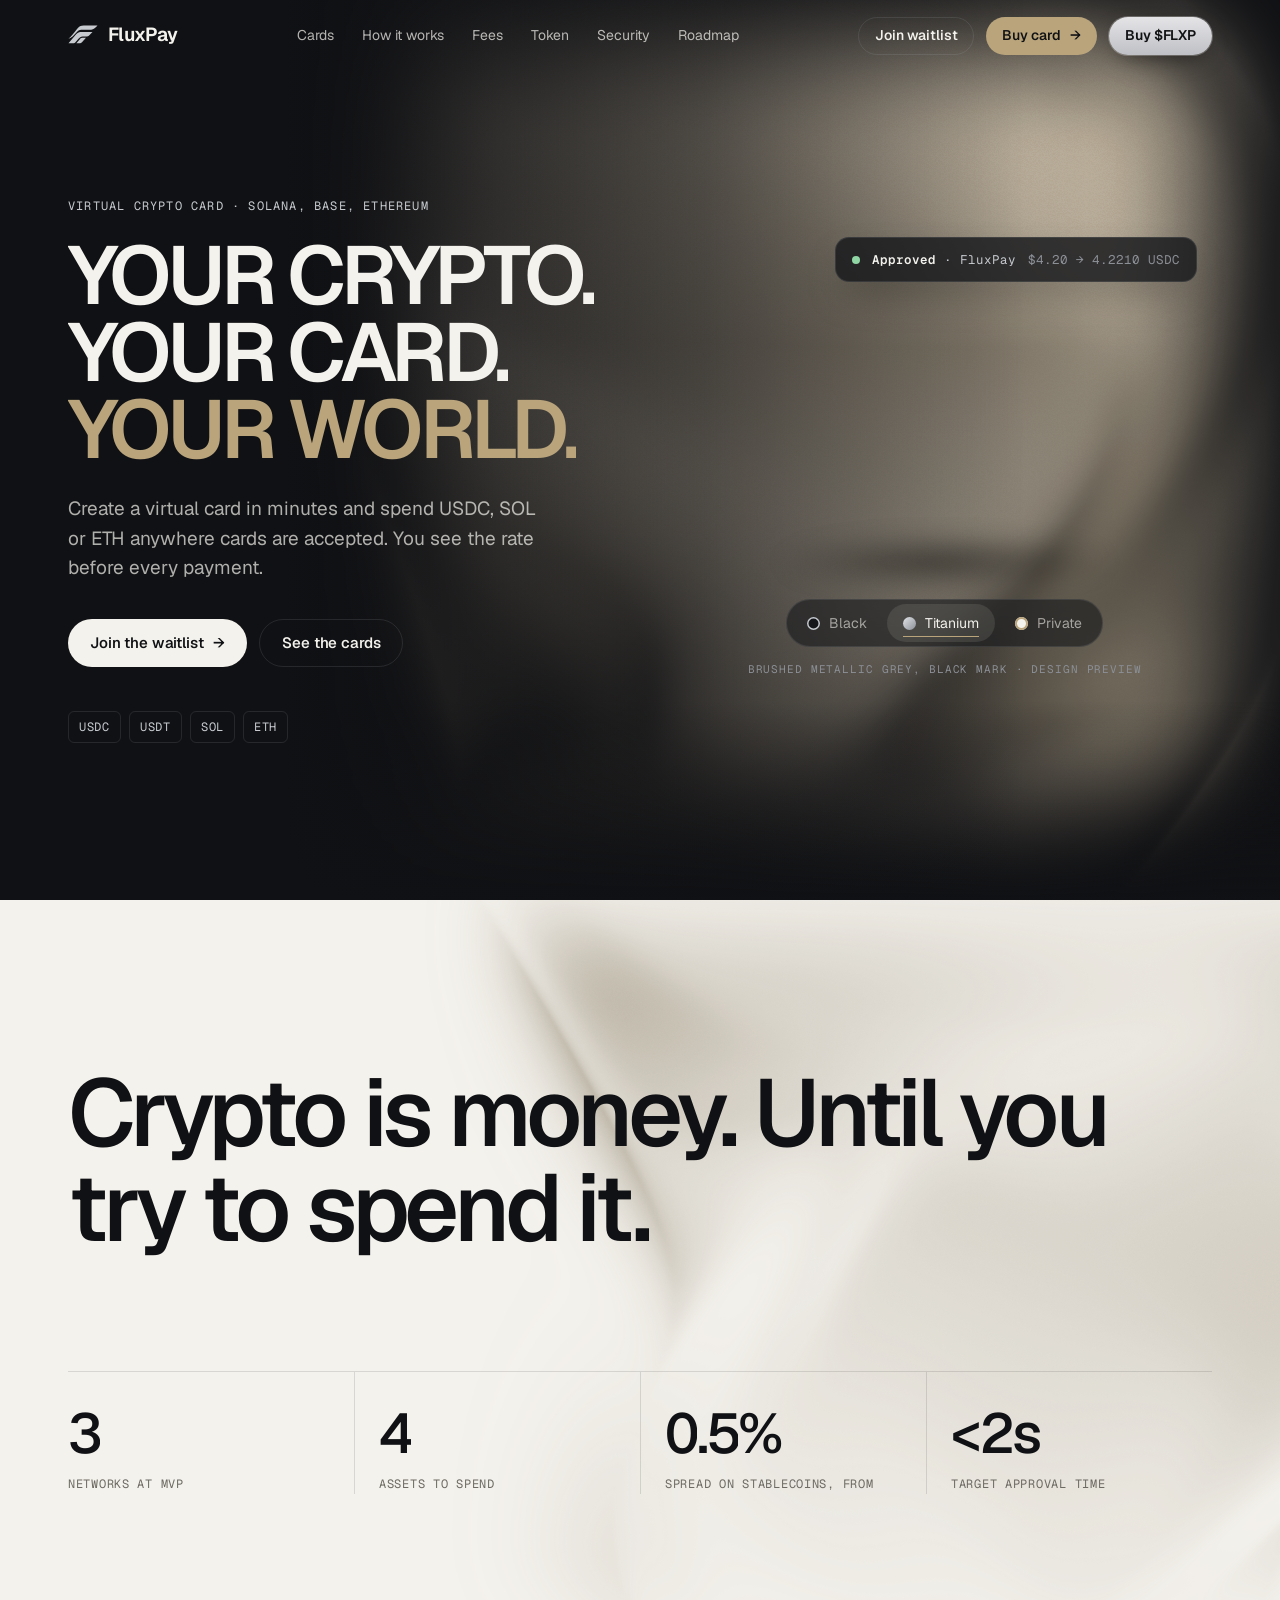
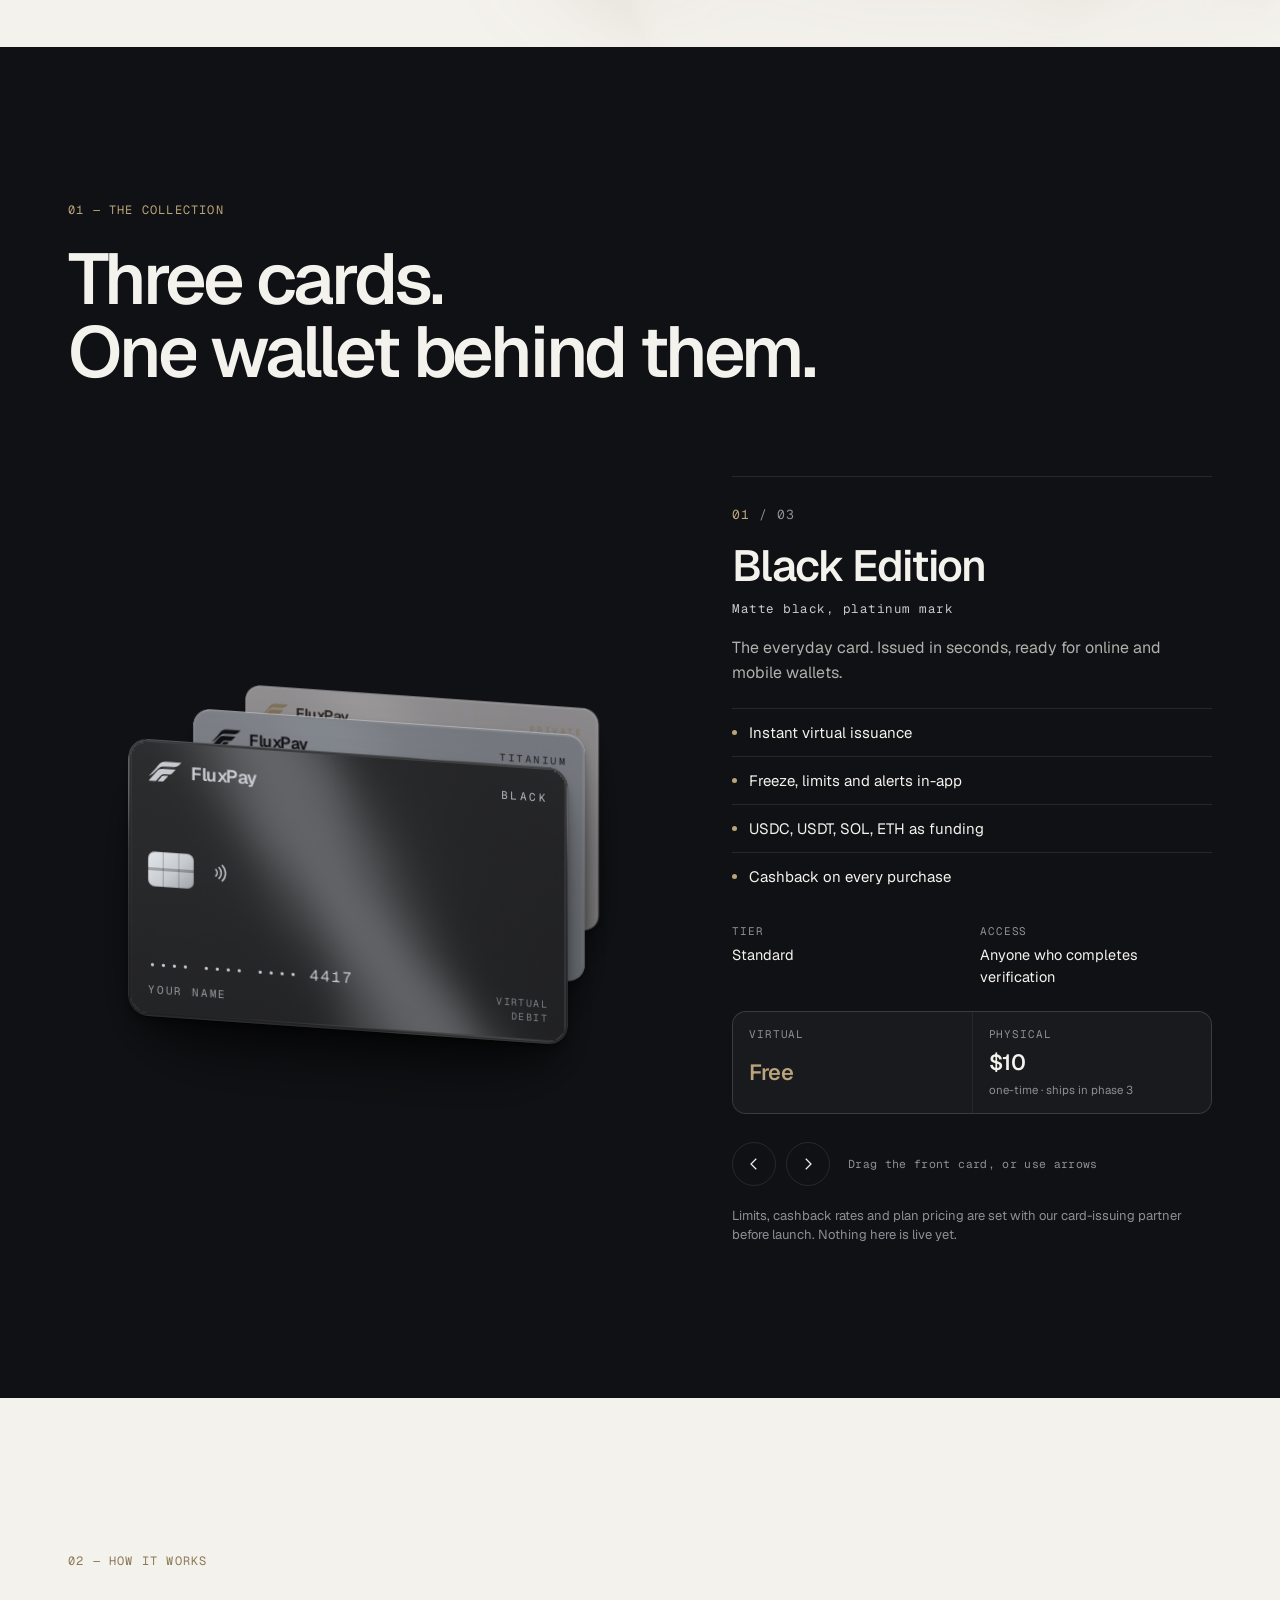
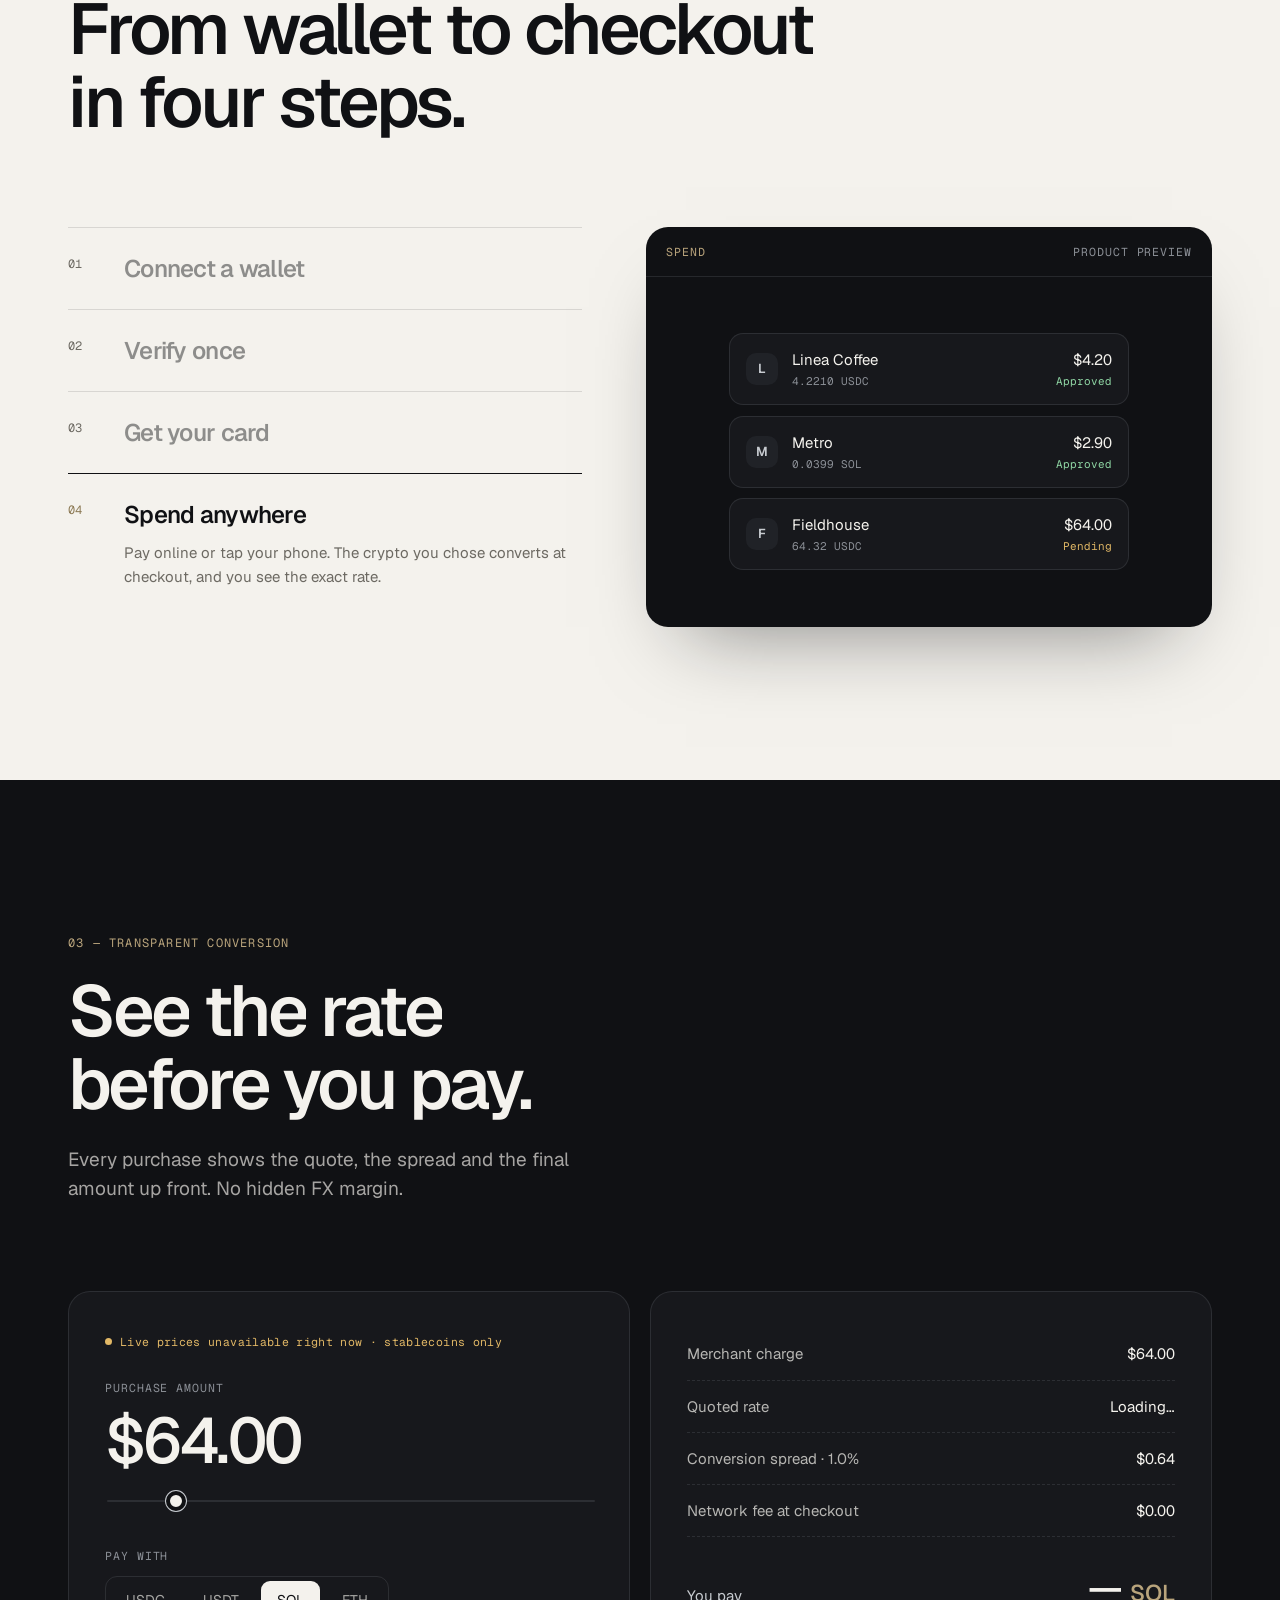
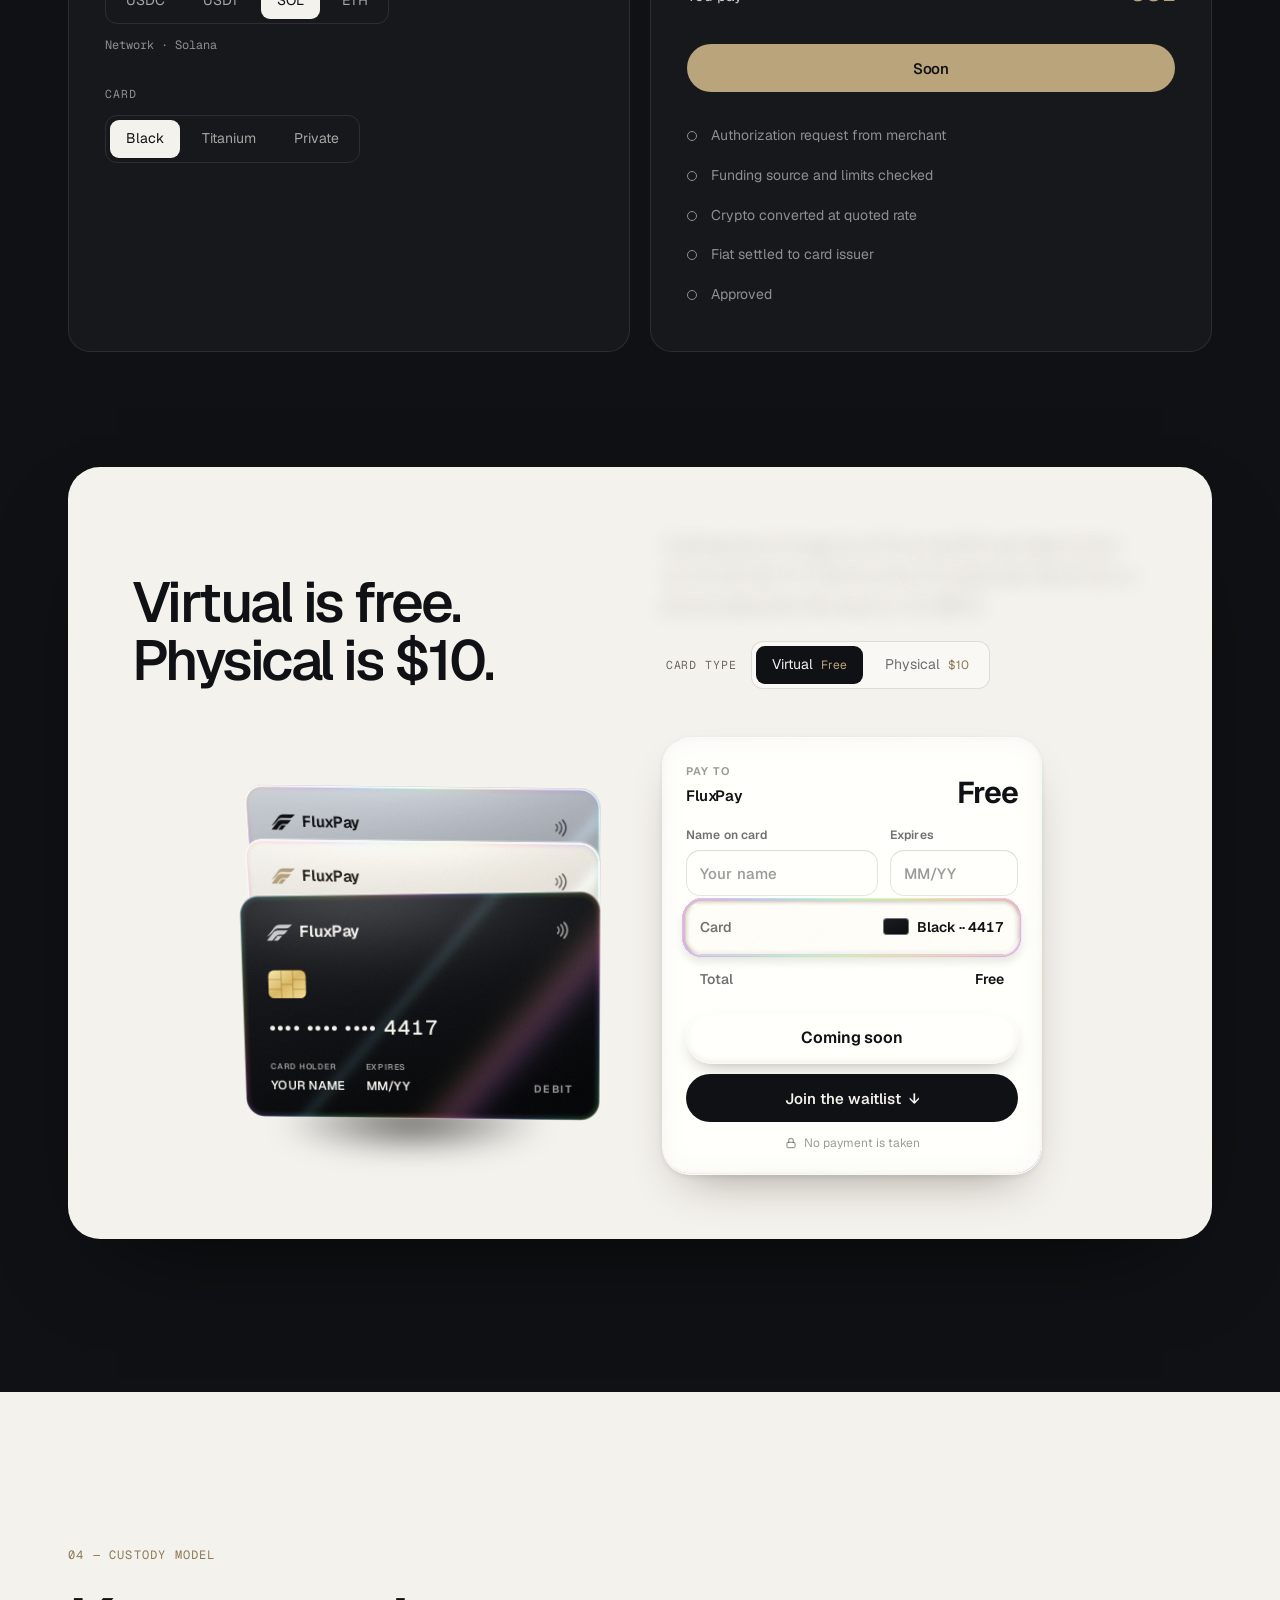
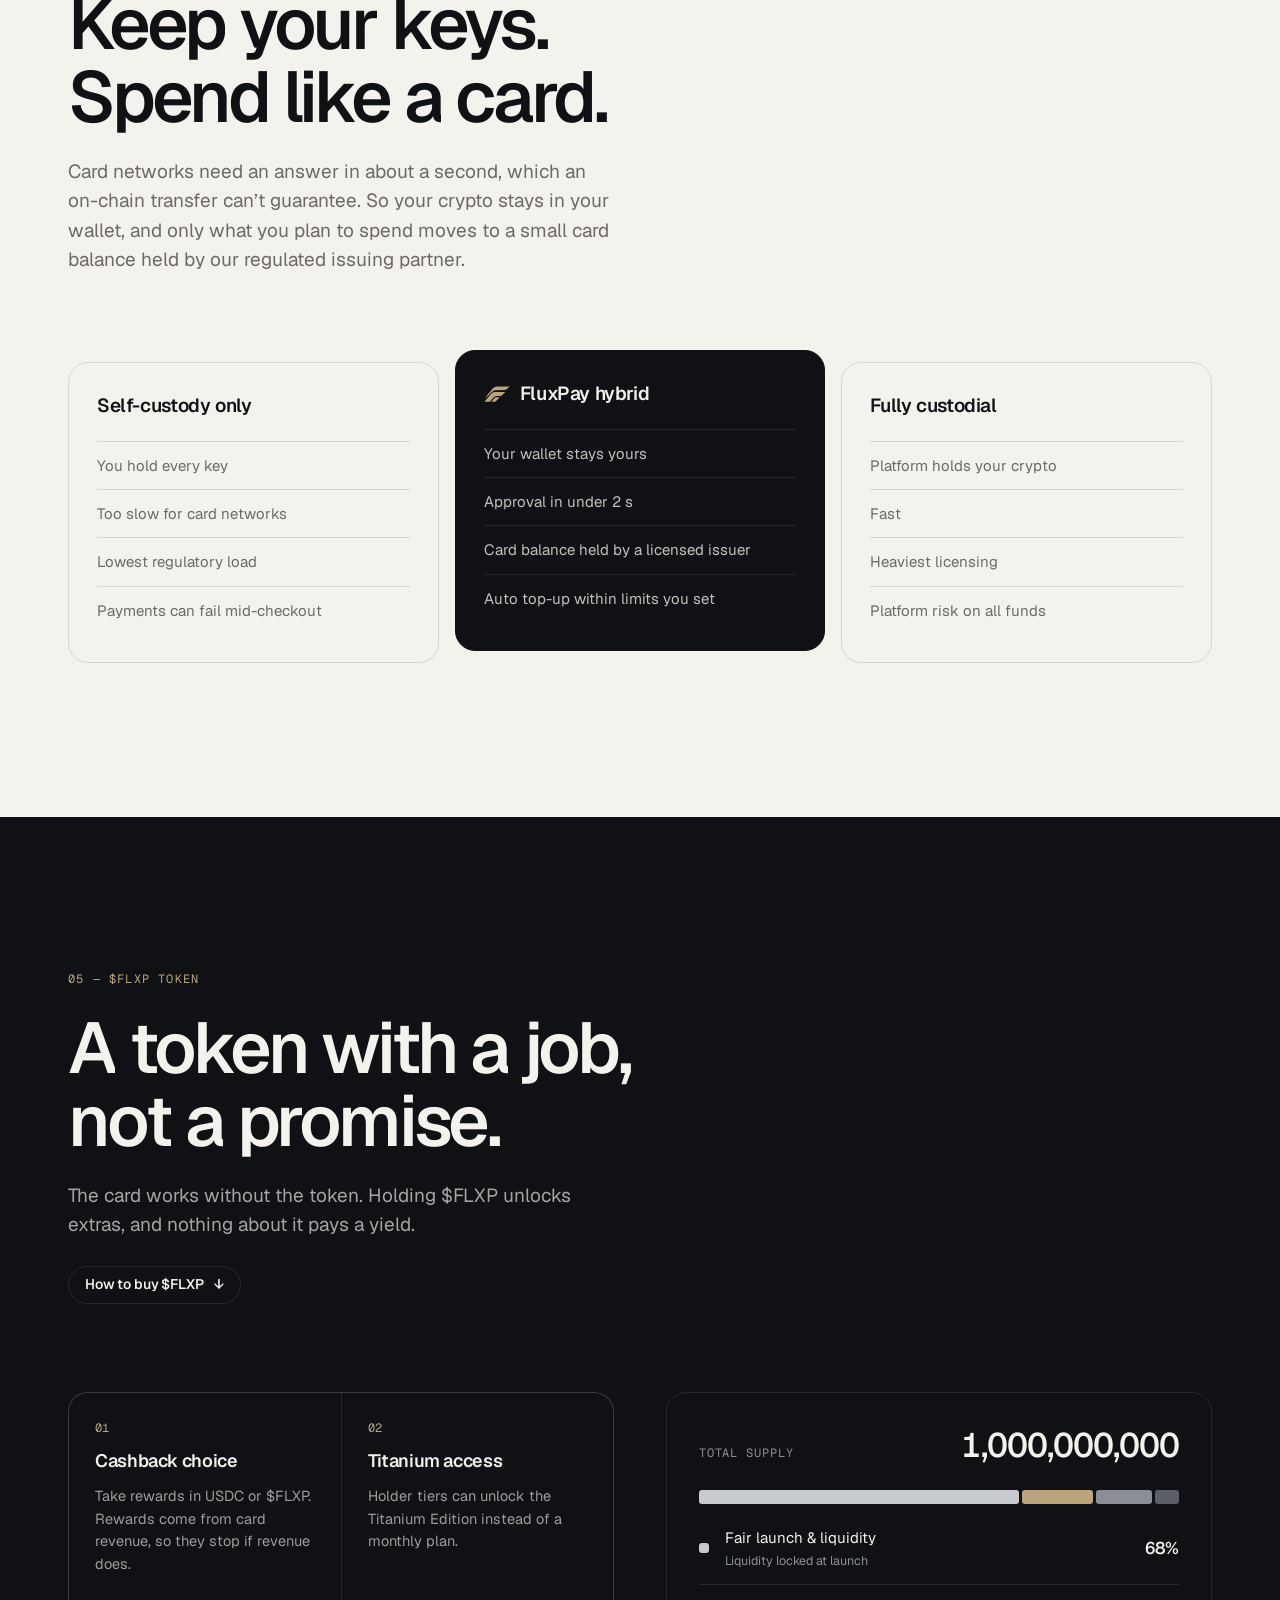
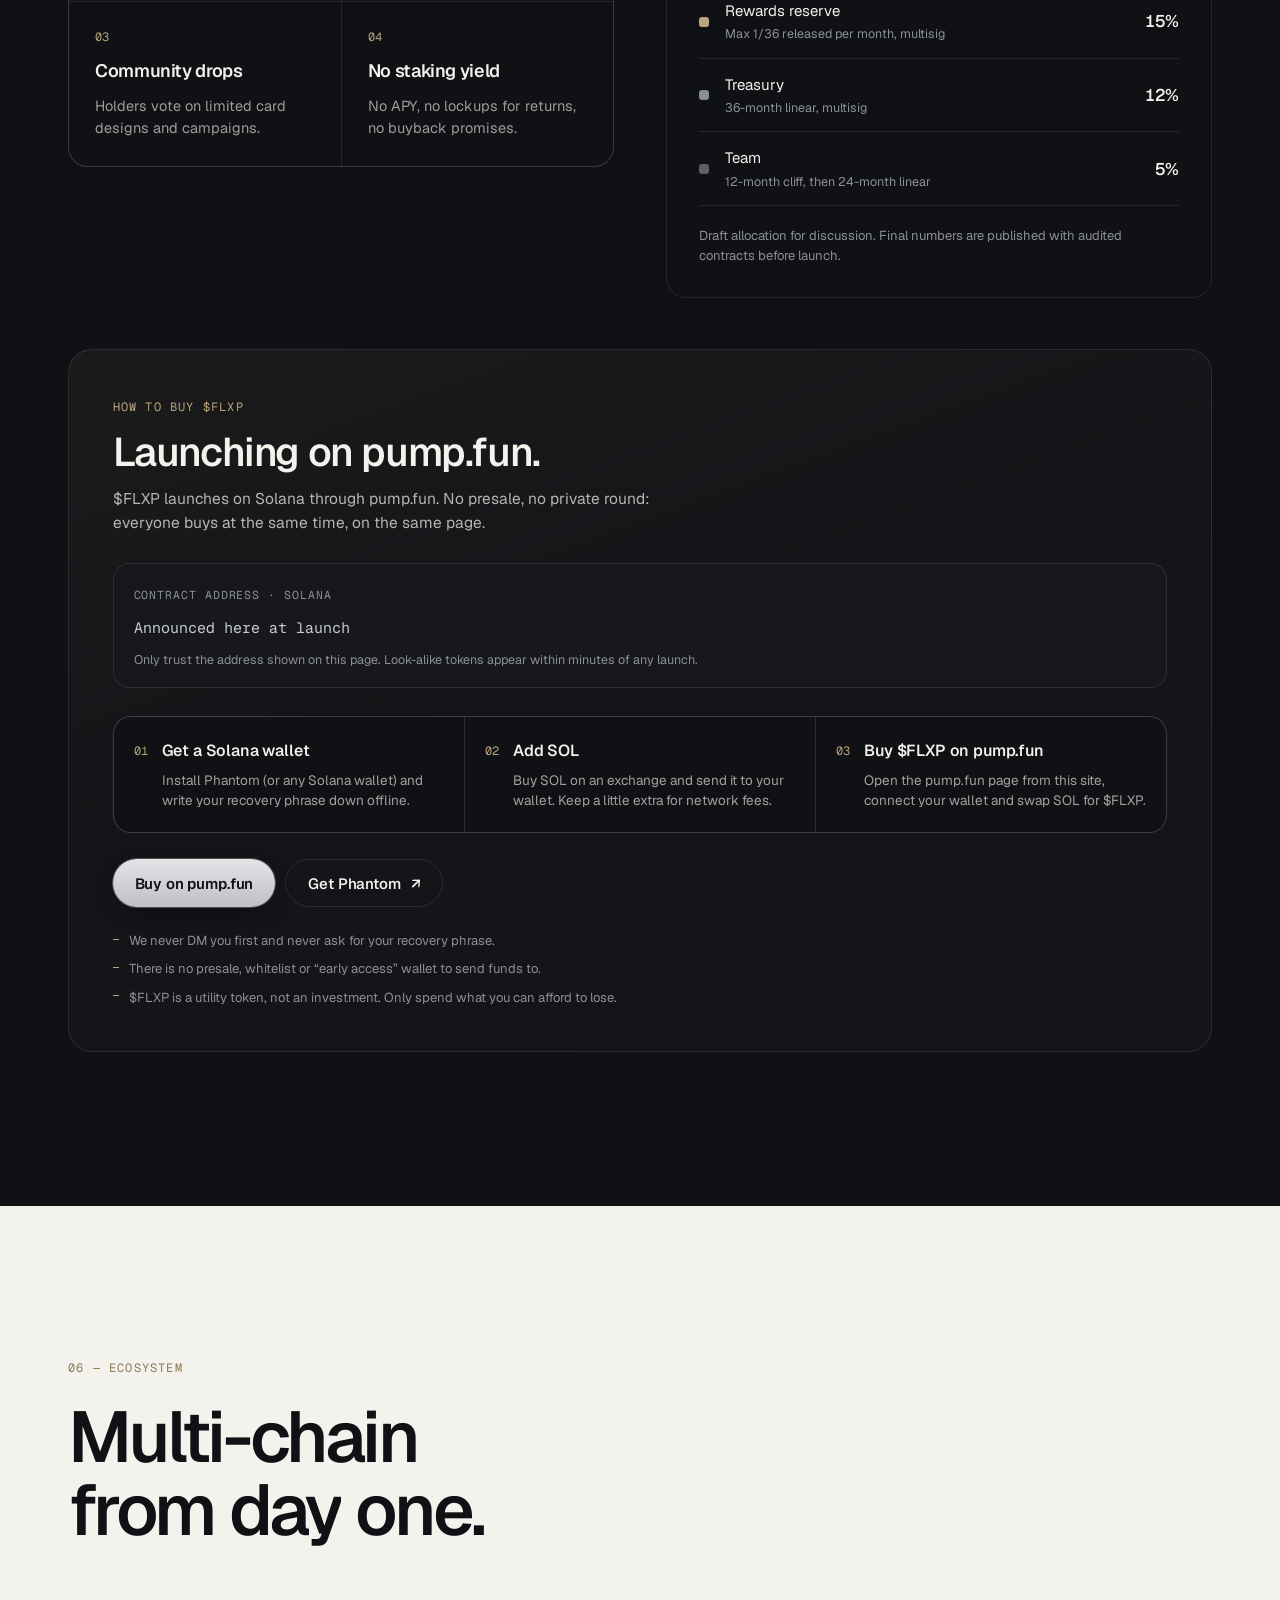
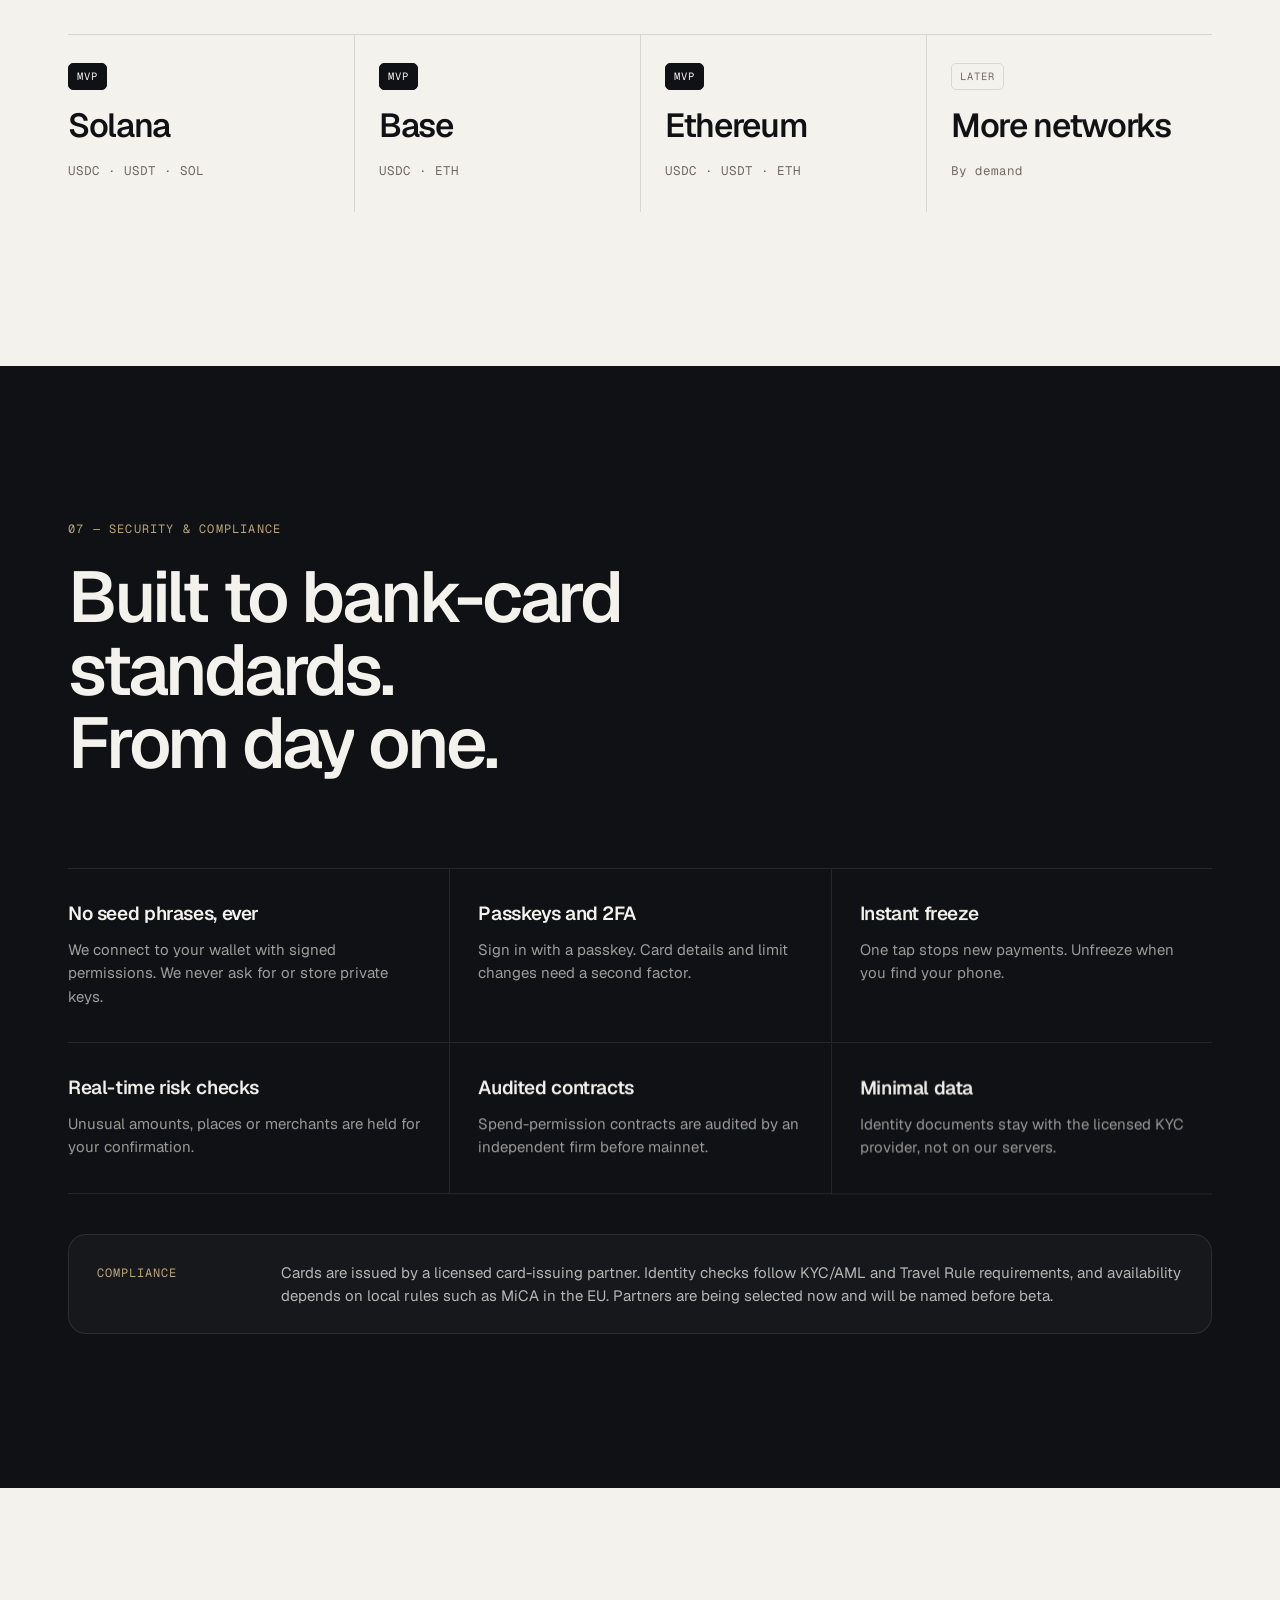
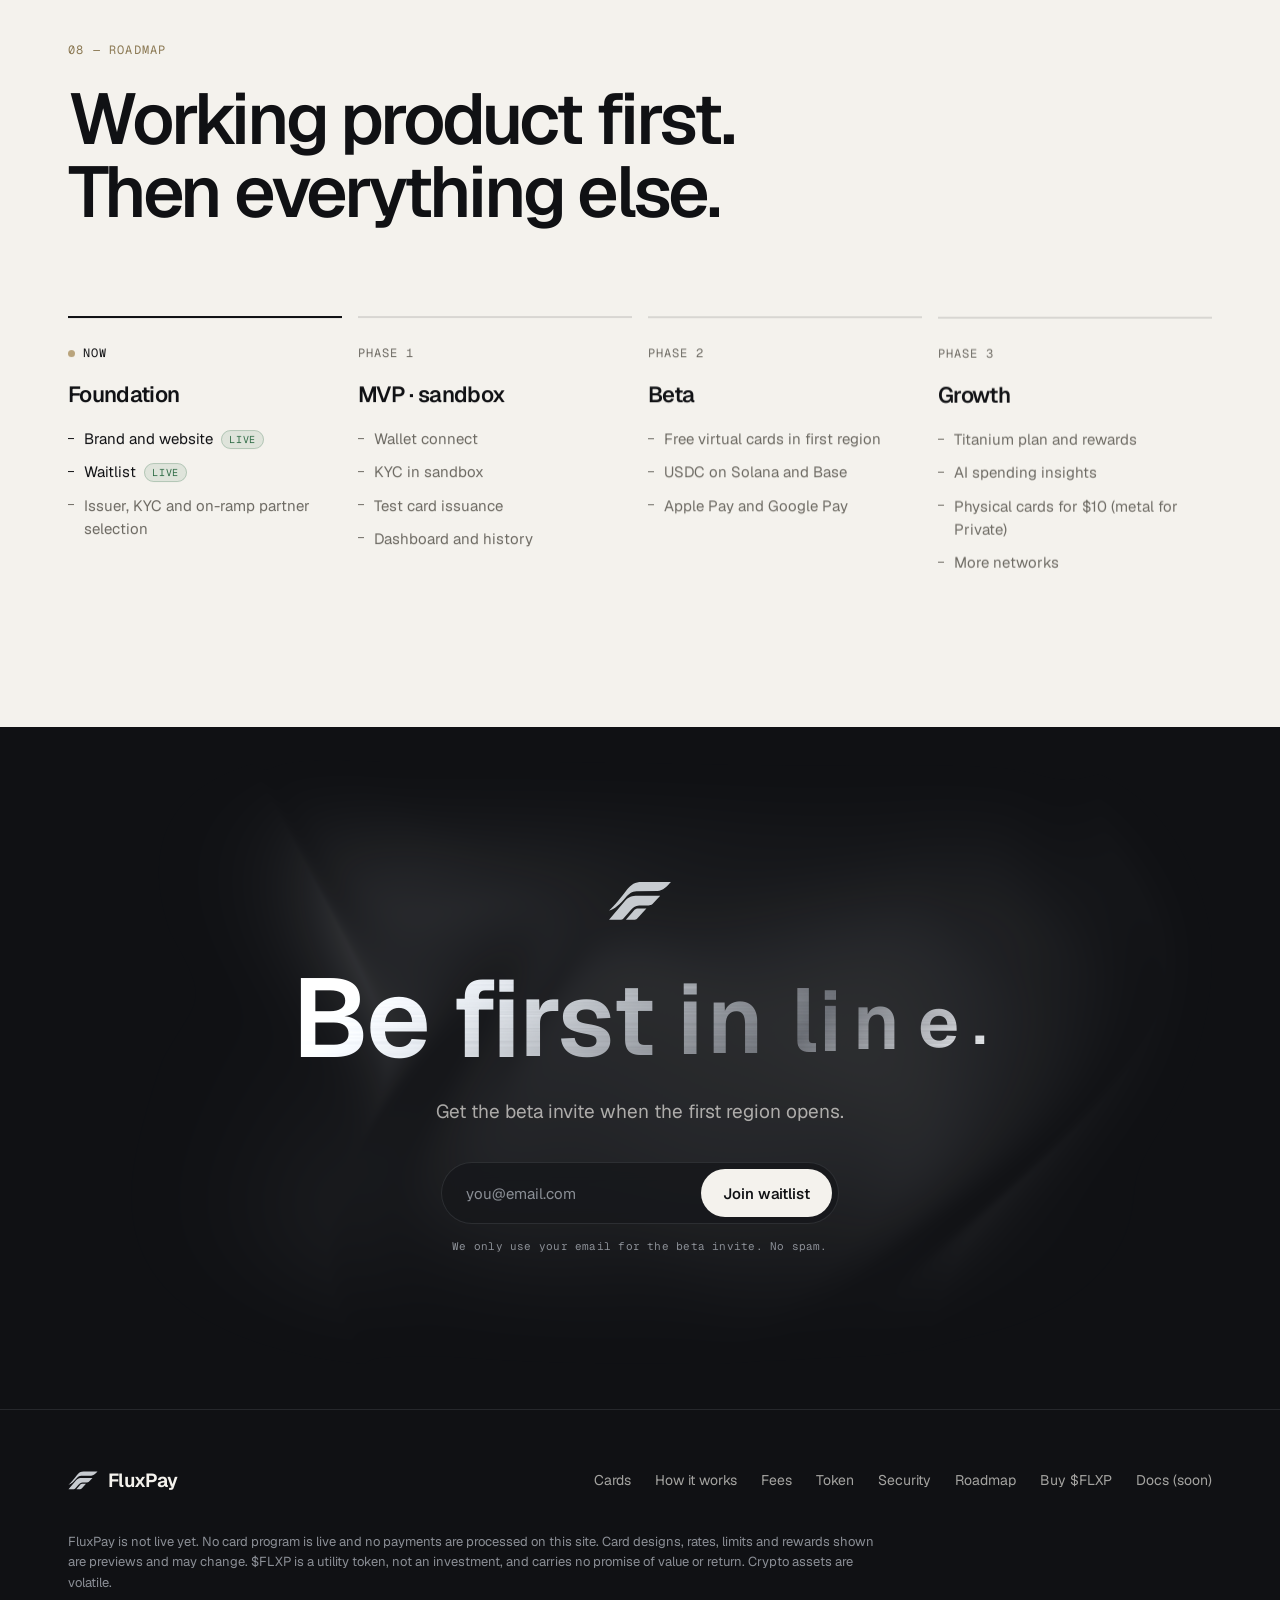
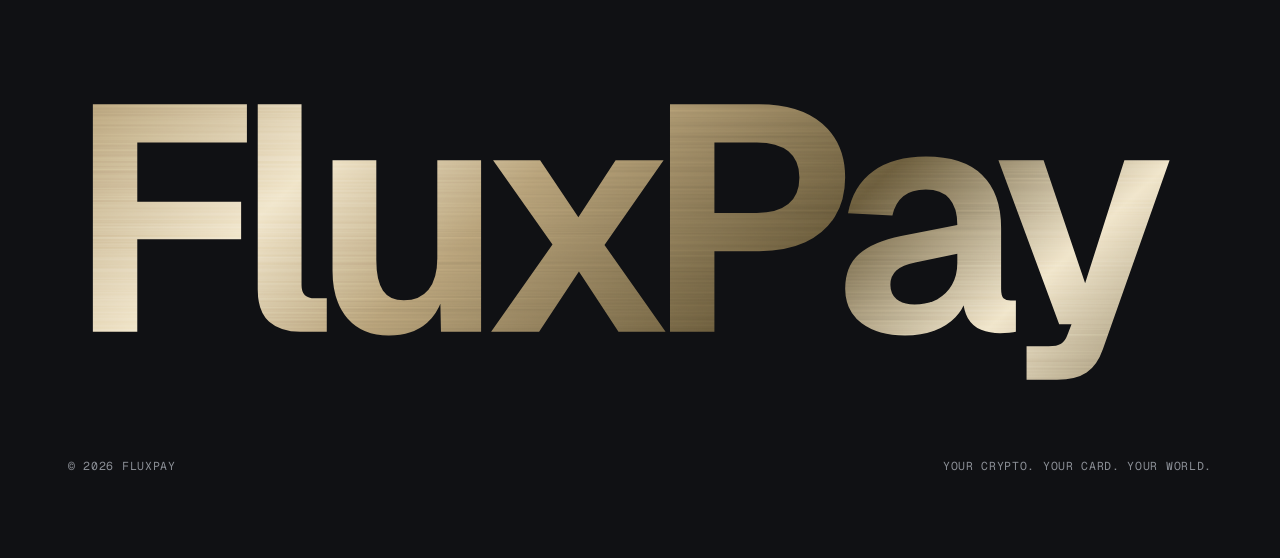
==== index.html @ 87325601 "FluxPay site build" ====
<!doctype html>
<html lang="en">
  <head>
    <meta charset="UTF-8" />
    <meta name="viewport" content="width=device-width, initial-scale=1.0" />
    <meta name="theme-color" content="#101114" />
    <link rel="icon" type="image/svg+xml" href="./favicon.svg" />
    <link rel="preload" href="./fonts/Geist-Variable.woff2" as="font" type="font/woff2" crossorigin />
    <title>FluxPay — Spend your crypto anywhere</title>
    <meta name="description" content="Create a virtual card and spend crypto anywhere cards are accepted. Pre-launch preview." />
    <script type="module" crossorigin src="./assets/index-DUiNYB-z.js"></script>
    <link rel="stylesheet" crossorigin href="./assets/index-CAdUQ6yq.css">
  </head>
  <body>
    <div id="root"></div>
  </body>
</html>
---- assets/index-CAdUQ6yq.css ----
.plasma-container{position:relative;width:100%;height:100%;overflow:hidden}.plasma-canvas{position:absolute;top:0;right:0;bottom:0;left:0;display:block;width:100%;height:100%}.reflective-card{position:relative;box-sizing:border-box;width:var(--rc-width);height:var(--rc-height);max-width:100%;perspective:900px;color:var(--rc-ink);touch-action:pan-y;user-select:none;-webkit-user-select:none}.reflective-card__body{position:relative;box-sizing:border-box;width:100%;height:100%;overflow:hidden;border-radius:var(--rc-radius);background:var(--rc-base);box-shadow:var(--rc-shadow);transform:translate3d(0,var(--rc-lift, 0px),0) rotateX(var(--rc-rotate-x, 0deg)) rotateY(var(--rc-rotate-y, 0deg));opacity:var(--rc-presence, 1);isolation:isolate;will-change:transform}.reflective-card__canvas{position:absolute;top:0;right:0;bottom:0;left:0;display:block;width:100%;height:100%}.reflective-card__content{position:relative;z-index:1;box-sizing:border-box;display:flex;height:100%;flex-direction:column;padding:var(--rc-pad)}.reflective-card__rim{position:absolute;top:0;right:0;bottom:0;left:0;z-index:2;border-radius:inherit;box-shadow:inset 0 0 0 1px var(--rc-rim),inset 0 1px 0 var(--rc-rim-highlight);pointer-events:none}.reflective-card__media{position:absolute;top:0;left:0;width:1px;height:1px;opacity:0;pointer-events:none}.masked-heading{position:relative;width:100%;margin:0;padding:0;text-wrap:balance;-webkit-font-smoothing:antialiased}.masked-heading__measure{color:transparent}.masked-heading__word{display:inline-block;white-space:pre}.masked-heading__word:not(:last-child):after{content:" "}.masked-heading__baseline{display:inline-block;width:0;height:0}.masked-heading__defs{position:absolute;width:0;height:0;overflow:hidden}.masked-heading__reveal{position:absolute;top:0;right:0;bottom:0;left:0;display:block;pointer-events:none}.masked-heading__clip{position:absolute;top:0;right:0;bottom:0;left:0;display:block}.masked-heading__media{position:absolute;top:0;right:0;bottom:0;left:0;display:block;background:color-mix(in srgb,currentColor 10%,transparent);will-change:transform,filter}.masked-heading__tint{position:absolute;top:0;right:0;bottom:0;left:0;display:block;mix-blend-mode:color;pointer-events:none}.masked-heading__spot{position:absolute;top:0;right:0;bottom:0;left:0;display:block;pointer-events:none}.masked-heading__spot--tone{background:gray;mix-blend-mode:saturation}.masked-heading__spot--shade{background:#000;opacity:.55}.masked-heading__outline{position:absolute;top:0;right:0;bottom:0;left:0;width:100%;height:100%;overflow:visible;pointer-events:none;fill:none;stroke-linejoin:round}.masked-heading__source{display:block;width:100%;height:100%;object-fit:cover;-webkit-user-select:none;user-select:none;-webkit-user-drag:none}.card-swap{position:relative;width:100%;height:100%;outline:none;-webkit-tap-highlight-color:transparent}.card-swap-sizer{max-height:100%;overflow:hidden;pointer-events:none}.card-swap-sizer>span{display:block;width:100%;max-width:var(--swap-stage-w);aspect-ratio:var(--swap-ratio)}.card-swap-stage{position:absolute;top:50%;left:50%;width:var(--swap-stage-w);height:var(--swap-stage-h);perspective:900px;transform:translate(-50%,-50%);pointer-events:none}.card-swap-slot{position:absolute;top:var(--swap-oy);left:var(--swap-ox);width:var(--swap-w);height:var(--swap-h);margin:calc(var(--swap-h) / -2) 0 0 calc(var(--swap-w) / -2);border-radius:var(--swap-radius);overflow:hidden;isolation:isolate;box-shadow:var(--swap-shadow);pointer-events:auto;user-select:none;-webkit-user-select:none;touch-action:pan-y;backface-visibility:hidden;-webkit-backface-visibility:hidden}.card-swap:focus-visible .card-swap-slot[data-front]{outline:2px solid var(--swap-ink);outline-offset:3px}.card-swap-shade{position:absolute;top:0;right:0;bottom:0;left:0;z-index:3;border-radius:inherit;background:var(--swap-shade);opacity:0;pointer-events:none}.card-swap-card{position:relative;width:100%;height:100%;box-sizing:border-box;border-radius:inherit;overflow:hidden;isolation:isolate;background:var(--swap-tile);color:var(--swap-ink)}.card-swap-card-rim{position:absolute;top:0;right:0;bottom:0;left:0;z-index:2;border-radius:inherit;box-shadow:inset 0 0 0 1px var(--swap-tile-edge),inset 0 1px 0 var(--swap-tile-highlight);pointer-events:none}@font-face{font-family:Geist;src:url(../fonts/Geist-Variable.woff2) format("woff2");font-weight:100 900;font-display:swap}@font-face{font-family:Geist Mono;src:url(../fonts/GeistMono-Variable.woff2) format("woff2");font-weight:100 900;font-display:swap}:root{--obsidian: #101114;--obsidian-2: #17181c;--obsidian-3: #202227;--ivory: #f4f2ed;--ivory-2: #e9e6de;--champagne: #b9a47c;--platinum: #c7cbd0;--muted: #8b8f96;--muted-ink: #6d6a63;--line-d: rgba(199, 203, 208, .12);--line-l: rgba(16, 17, 20, .12);--ok: #8fd6a4;--amber: #e2b866;--ease-out: cubic-bezier(.16, 1, .3, 1);--ease-io: cubic-bezier(.65, 0, .35, 1);--spring: cubic-bezier(.34, 1.35, .64, 1);--sans: "Geist", ui-sans-serif, system-ui, -apple-system, "Segoe UI", sans-serif;--mono: "Geist Mono", ui-monospace, SFMono-Regular, Menlo, monospace;--gutter: clamp(16px, 4vw, 48px);--max: 1240px}*,*:before,*:after{box-sizing:border-box}html{scroll-behavior:smooth;-webkit-text-size-adjust:100%}body{margin:0;background:var(--obsidian);color:var(--ivory);font-family:var(--sans);font-size:16px;line-height:1.55;-webkit-font-smoothing:antialiased;overflow-x:hidden}a{color:inherit;text-decoration:none}button,input{font:inherit;color:inherit}button{cursor:pointer;background:none;border:0;padding:0}svg{display:block}::selection{background:var(--champagne);color:var(--obsidian)}:focus-visible{outline:2px solid var(--champagne);outline-offset:3px;border-radius:6px}h1,h2,h3,h4,p{margin:0}ul,ol{margin:0;padding:0;list-style:none}.wrap{width:100%;max-width:var(--max);margin:0 auto;padding:0 var(--gutter)}.mono{font-family:var(--mono)}.num{font-variant-numeric:tabular-nums}.logo{display:inline-flex;align-items:center;gap:10px}.logo svg{color:var(--platinum)}.logo-word{font-weight:640;font-size:19px;letter-spacing:-.03em}.btn{display:inline-flex;align-items:center;justify-content:center;gap:10px;height:48px;padding:0 22px;border-radius:999px;font-weight:550;font-size:15px;letter-spacing:-.01em;white-space:nowrap;transition:transform .5s var(--ease-out),background-color .3s,border-color .3s,color .3s,opacity .3s}.btn:active{transform:scale(.97)}.btn-sm{height:38px;padding:0 16px;font-size:14px}.btn-ivory{background:var(--ivory);color:var(--obsidian)}.btn-ivory:hover{background:#fff}.btn-champ{background:var(--champagne);color:var(--obsidian)}.btn-champ:hover{background:#c8b48d}.btn-champ:disabled{opacity:.55;cursor:progress}.btn-line{border:1px solid var(--line-d)}.btn-line:hover{border-color:var(--platinum)}.btn .arrow{transition:transform .5s var(--ease-out)}.btn:hover .arrow{transform:translate(3px)}.btn.wide{width:100%}.pill{display:inline-flex;align-items:center;gap:8px;height:28px;padding:0 12px;border:1px solid var(--line-d);border-radius:999px;font-size:11px;letter-spacing:.08em;text-transform:uppercase;color:var(--platinum)}.dot{width:7px;height:7px;border-radius:50%;background:var(--champagne);display:inline-block;flex:none}.dot.amber{background:var(--amber)}.reveal{opacity:0;transform:translateY(16px);transition:opacity .6s var(--ease-out),transform .6s var(--ease-out);transition-delay:calc(var(--i, 0) * 70ms)}.reveal.in{opacity:1;transform:none}.split .line{display:block}.split .w{display:inline-block;overflow:hidden;vertical-align:top;padding-bottom:.08em;margin-bottom:-.08em}.split .w>span{display:inline-block;transform:translateY(108%);transition:transform .9s var(--ease-out);transition-delay:calc(var(--i, 0) * 60ms + var(--d, 0ms))}.split.in .w>span{transform:none}@media(prefers-reduced-motion:reduce){html{scroll-behavior:auto}*,*:before,*:after{animation-duration:.001ms!important;animation-iteration-count:1!important;transition-duration:.001ms!important;transition-delay:0ms!important}.reveal,.split .w>span{opacity:1;transform:none}}.nav{position:fixed;inset:0 0 auto;z-index:50;transition:background-color .4s var(--ease-out),border-color .4s;border-bottom:1px solid transparent}.nav.scrolled{background:#101114c7;backdrop-filter:blur(14px) saturate(140%);-webkit-backdrop-filter:blur(14px) saturate(140%);border-color:var(--line-d)}.nav-in{display:flex;align-items:center;justify-content:space-between;height:72px;gap:24px}.nav-links{display:flex;gap:28px;font-size:14px;color:#f4f2edb8}.nav-links a{transition:color .2s;white-space:nowrap}@media(min-width:961px)and (max-width:1180px){.nav-in{gap:16px}.nav-links{gap:18px;font-size:13.5px}.nav-cta .pill{display:none}}.nav-links a:hover{color:var(--ivory)}.nav-cta{display:flex;align-items:center;gap:12px}.burger{display:none;width:40px;height:40px;border-radius:50%;border:1px solid var(--line-d);position:relative}.burger span{position:absolute;left:12px;right:12px;height:1.5px;background:var(--ivory);transition:transform .4s var(--ease-out)}.burger span:first-child{top:16px}.burger span:last-child{top:22px}.nav.open .burger span:first-child{transform:translateY(3px) rotate(45deg)}.nav.open .burger span:last-child{transform:translateY(-3px) rotate(-45deg)}@media(max-width:960px){.nav-links{position:fixed;inset:72px 0 auto;flex-direction:column;gap:0;padding:8px var(--gutter) 24px;background:#101114f7;border-bottom:1px solid var(--line-d);transform:translateY(-8px);opacity:0;pointer-events:none;transition:opacity .35s var(--ease-out),transform .35s var(--ease-out)}.nav-links a{padding:14px 0;border-bottom:1px solid var(--line-d);font-size:17px;color:var(--ivory)}.nav.open .nav-links{opacity:1;transform:none;pointer-events:auto}.nav.open{background:#101114f7}.burger{display:block}.nav-cta .pill{display:none}}@media(max-width:420px){.nav-cta .btn{display:none}}.section{position:relative;padding:clamp(88px,12vw,160px) 0}.section.dark{background:var(--obsidian);color:var(--ivory)}.section.ivory{background:var(--ivory);color:var(--obsidian)}.sec-head{max-width:760px;margin-bottom:clamp(48px,7vw,88px)}.sec-head h2,.cta h2{font-size:clamp(36px,5.6vw,72px);line-height:1.02;letter-spacing:-.045em;font-weight:560}.eyebrow{font-family:var(--mono);font-size:12px;letter-spacing:.1em;text-transform:uppercase;color:var(--champagne);margin-bottom:22px}.ivory .eyebrow{color:#8c7a55}.lede{margin-top:24px;font-size:clamp(17px,1.6vw,19px);color:#f4f2eda8;max-width:560px}.ivory .lede,.lede.dark-ink{color:var(--muted-ink)}.fineprint{margin-top:20px;font-size:13px;color:var(--muted);line-height:1.5}.ivory .fineprint{color:var(--muted-ink)}.hero{position:relative;min-height:100svh;display:flex;align-items:center;padding:120px 0 80px;overflow:hidden}.hero-bg{position:absolute;top:-10%;right:-5%;bottom:-10%;left:20%;z-index:0}.hero:after{content:"";position:absolute;top:0;right:0;bottom:0;left:0;z-index:0;pointer-events:none;background:linear-gradient(90deg,var(--obsidian) 22%,rgba(16,17,20,.55) 55%,rgba(16,17,20,0) 80%),linear-gradient(0deg,var(--obsidian) 0%,rgba(16,17,20,0) 22%)}.hero-in{position:relative;z-index:1;display:grid;grid-template-columns:1.05fr 1fr;gap:48px;align-items:center}.eyebrow.light{color:var(--platinum)}.hero h1{font-size:clamp(40px,min(6.4vw,11vh),104px);line-height:.94;letter-spacing:-.055em;font-weight:600;text-transform:uppercase}.hero h1 .line{white-space:nowrap}.hero h1 .line:last-child .w>span{color:var(--champagne)}.hero-sub{margin-top:26px;font-size:clamp(17px,1.5vw,19px);color:#f4f2edb3;max-width:470px}.hero-actions{margin-top:36px;display:flex;gap:12px;flex-wrap:wrap}.hero-assets{margin-top:44px;display:flex;gap:8px;flex-wrap:wrap}.hero-assets span{font-size:12px;letter-spacing:.06em;padding:6px 10px;border:1px solid var(--line-d);border-radius:6px;color:var(--platinum)}.hero-card{position:relative;display:grid;justify-items:center;gap:0}.toast{position:relative;margin-top:26px;display:flex;align-items:center;gap:12px;padding:12px 16px;border-radius:14px;background:#17181cd1;border:1px solid var(--line-d);backdrop-filter:blur(10px);-webkit-backdrop-filter:blur(10px);font-size:12.5px;color:var(--platinum);animation:toastIn .7s var(--spring) 1.6s both}.toast b{color:var(--ivory);font-weight:600}.toast-r{color:var(--muted)}.toast-dot{width:8px;height:8px;border-radius:50%;background:var(--ok)}@keyframes toastIn{0%{opacity:0;transform:translateY(14px) scale(.96)}to{opacity:1;transform:none}}.hero-card-note{margin-top:12px;font-size:11px;letter-spacing:.08em;text-transform:uppercase;color:var(--muted)}@media(max-width:960px){.hero-in{grid-template-columns:1fr;gap:56px}.hero-bg{top:30%;right:-30%;bottom:-10%;left:-30%}.hero:after{background:linear-gradient(180deg,var(--obsidian) 30%,rgba(16,17,20,.3) 70%,var(--obsidian) 100%)}.toast{font-size:11.5px}.toast-r{display:none}}.face{position:relative;height:100%;display:flex;flex-direction:column;justify-content:space-between;color:var(--face-ink);padding:2px 4px}.face-top,.face-bot,.face-mid{display:flex;justify-content:space-between;align-items:center}.face-bot{align-items:flex-end}.face-brand{display:inline-flex;align-items:center;gap:9px;font-weight:620;font-size:clamp(14px,2.4vw,18px);letter-spacing:-.03em}.face-code{font-family:var(--mono);font-size:clamp(9px,1.5vw,11px);letter-spacing:.22em;color:var(--face-detail);opacity:.9}.face-mid{justify-content:flex-start;gap:14px}.face-chip{width:clamp(36px,7vw,46px);aspect-ratio:1.3;border-radius:7px;background:linear-gradient(90deg,transparent 32%,rgba(0,0,0,.18) 32% 34%,transparent 34% 66%,rgba(0,0,0,.18) 66% 68%,transparent 68%),linear-gradient(0deg,transparent 46%,rgba(0,0,0,.18) 46% 54%,transparent 54%),linear-gradient(135deg,#d9cbb0,#b9a47c 55%,#9c8962);box-shadow:inset 0 0 0 1px #00000026}.face-black .face-chip{background:linear-gradient(90deg,transparent 32%,rgba(0,0,0,.25) 32% 34%,transparent 34% 66%,rgba(0,0,0,.25) 66% 68%,transparent 68%),linear-gradient(0deg,transparent 46%,rgba(0,0,0,.25) 46% 54%,transparent 54%),linear-gradient(135deg,#e3e6ea,#c7cbd0 55%,#9ea3aa)}.face-titanium .face-chip{background:linear-gradient(90deg,transparent 32%,rgba(0,0,0,.2) 32% 34%,transparent 34% 66%,rgba(0,0,0,.2) 66% 68%,transparent 68%),linear-gradient(0deg,transparent 46%,rgba(0,0,0,.2) 46% 54%,transparent 54%),linear-gradient(135deg,#5a5d63,#2c2e33)}.face-num{font-family:var(--mono);font-size:clamp(11px,2vw,15px);letter-spacing:.12em}.face-name{margin-top:6px;font-family:var(--mono);font-size:clamp(9px,1.5vw,11px);letter-spacing:.16em;opacity:.7}.face-net{font-family:var(--mono);font-size:clamp(8px,1.3vw,10px);letter-spacing:.14em;text-align:right;opacity:.55;line-height:1.4}.statement{padding-top:clamp(96px,13vw,180px)}.statement-text{font-size:clamp(40px,7.4vw,104px);line-height:1;letter-spacing:-.05em;font-weight:560;max-width:1100px}.statement-text span{transition:opacity .25s linear}.statement-foot{margin-top:clamp(64px,9vw,120px);display:grid;grid-template-columns:repeat(4,1fr);border-top:1px solid var(--line-l)}.stat{padding:28px 24px 0 0;display:grid;gap:8px}.stat+.stat{padding-left:24px;border-left:1px solid var(--line-l)}.stat-v{font-size:clamp(36px,4.4vw,56px);letter-spacing:-.04em;font-weight:520;line-height:1}.stat-l{font-size:12px;letter-spacing:.06em;text-transform:uppercase;color:var(--muted-ink)}@media(max-width:760px){.statement-foot{grid-template-columns:1fr 1fr}.stat:nth-child(3){padding-left:0;border-left:0}.stat:nth-child(n+3){border-top:1px solid var(--line-l);margin-top:24px}}.collection-grid{display:grid;grid-template-columns:1.25fr 1fr;gap:clamp(32px,5vw,72px);align-items:center}.swap-box{height:clamp(300px,46vw,540px)}.swap-card{width:100%;height:100%}.swap-card .reflective-card{width:100%!important;height:100%!important}.swap-card .reflective-card__body{box-shadow:none}.edition-panel{border-top:1px solid var(--line-d);padding-top:28px}.edition-index{font-size:13px;color:var(--champagne);letter-spacing:.08em}.edition-index span{color:var(--muted)}.edition-body{margin-top:18px;animation:panelIn .6s var(--ease-out) both}@keyframes panelIn{0%{opacity:0;transform:translateY(10px)}to{opacity:1;transform:none}}.edition-body h3{font-size:clamp(30px,3.4vw,44px);letter-spacing:-.04em;font-weight:560;line-height:1.05}.edition-finish{margin-top:10px;font-size:12.5px;letter-spacing:.04em;color:var(--platinum)}.edition-pitch{margin-top:18px;color:#f4f2edb3;max-width:440px}.edition-perks{margin-top:22px;display:grid;gap:0}.edition-perks li{padding:12px 0;border-top:1px solid var(--line-d);font-size:15px;display:flex;gap:12px;align-items:center;animation:panelIn .5s var(--ease-out) both;animation-delay:calc(var(--i) * 60ms + 80ms)}.edition-perks li:before{content:"";width:5px;height:5px;border-radius:50%;background:var(--champagne);flex:none}.edition-meta{margin:22px 0 0;display:grid;grid-template-columns:1fr 1fr;gap:16px}.edition-meta dt{font-family:var(--mono);font-size:11px;letter-spacing:.08em;text-transform:uppercase;color:var(--muted)}.edition-meta dd{margin:4px 0 0;font-size:14.5px}.edition-ctrl{margin-top:28px;display:flex;align-items:center;gap:10px}.icon-btn{width:44px;height:44px;border-radius:50%;border:1px solid var(--line-d);display:grid;place-items:center;transition:border-color .3s,transform .4s var(--ease-out)}.icon-btn:hover{border-color:var(--platinum)}.icon-btn:active{transform:scale(.94)}.hint{margin-left:8px;font-size:11.5px;color:var(--muted);letter-spacing:.03em}@media(max-width:960px){.collection-grid{grid-template-columns:1fr}.swap-box{height:clamp(260px,78vw,440px)}}.how-grid{display:grid;grid-template-columns:1fr 1.1fr;gap:clamp(28px,5vw,72px);align-items:start}.how-steps{display:grid}.how-steps button{width:100%;text-align:left;display:grid;grid-template-columns:48px 1fr;column-gap:8px;padding:22px 0;border-top:1px solid var(--line-l);position:relative}.how-n{font-size:12px;color:var(--muted-ink);padding-top:5px}.how-t{font-size:clamp(20px,2vw,24px);font-weight:560;letter-spacing:-.03em;color:#10111473;transition:color .4s}.how-d{grid-column:2;max-height:0;overflow:hidden;opacity:0;color:var(--muted-ink);font-size:15px;transition:max-height .6s var(--ease-out),opacity .5s,margin .5s}.how-steps li.on .how-t{color:var(--obsidian)}.how-steps li.on .how-n{color:#8c7a55}.how-steps li.on .how-d{max-height:120px;opacity:1;margin-top:8px}.how-bar{position:absolute;left:0;right:0;top:-1px;height:1px;overflow:hidden}.how-bar span{display:block;height:100%;width:100%;background:var(--obsidian);transform:scaleX(0);transform-origin:left}.how-steps li.on .how-bar span{animation:bar linear forwards}@keyframes bar{to{transform:scaleX(1)}}.how-stage{background:var(--obsidian);color:var(--ivory);border-radius:22px;overflow:hidden;min-height:400px;display:flex;flex-direction:column;box-shadow:0 40px 80px -40px #10111480}.how-stage-head{display:flex;justify-content:space-between;padding:16px 20px;border-bottom:1px solid var(--line-d);font-size:11.5px;letter-spacing:.08em;text-transform:uppercase;color:var(--muted)}.how-stage-head span:first-child{color:var(--champagne)}.how-stage-body{flex:1;display:grid;place-items:center;padding:clamp(20px,4vw,40px)}.vg{width:100%;max-width:400px;display:grid;gap:10px}.vg-row{display:grid;grid-template-columns:auto 1fr auto;align-items:center;gap:14px;padding:14px 16px;border-radius:14px;background:var(--obsidian-2);border:1px solid var(--line-d);font-size:15px;animation:rowIn .6s var(--spring) both;animation-delay:calc(var(--i, 0) * 70ms)}@keyframes rowIn{0%{opacity:0;transform:translateY(12px) scale(.98)}to{opacity:1;transform:none}}.vg-row.sel{border-color:#b9a47c8c}.vg-av{width:32px;height:32px;border-radius:10px;background:var(--obsidian-3);display:grid;place-items:center;font-size:13px;font-weight:600;color:var(--platinum)}.vg-ok{font-size:11.5px;color:var(--champagne)}.vg-muted{font-size:11.5px;color:var(--muted)}.vg-addr,.vg-note{font-size:12px;color:var(--muted);text-align:center;margin-top:8px;animation:rowIn .6s var(--ease-out) .35s both}.vg-tick{width:20px;height:20px;border-radius:50%;border:1.5px solid var(--muted);position:relative}.vg-tick.done{border-color:var(--champagne);background:var(--champagne)}.vg-tick.done:after{content:"";position:absolute;left:6px;top:3px;width:5px;height:9px;border:solid var(--obsidian);border-width:0 2px 2px 0;transform:rotate(45deg)}.vg-tick.run{border-color:var(--champagne);border-right-color:transparent;animation:spin 1s linear infinite}@keyframes spin{to{transform:rotate(360deg)}}.mini-card{aspect-ratio:1.586;width:100%;border-radius:16px;padding:20px;display:flex;flex-direction:column;justify-content:space-between;background:linear-gradient(140deg,#1d1e23,#0c0d10);border:1px solid var(--line-d);color:var(--platinum);font-size:13px;letter-spacing:.12em;animation:cardIn .9s var(--spring) both}@keyframes cardIn{0%{opacity:0;transform:translateY(24px) rotateX(18deg) scale(.94)}to{opacity:1;transform:none}}.vg-row.tx small,.tx-r small{display:block;font-size:11px;color:var(--muted);margin-top:2px}.tx-r{text-align:right;font-variant-numeric:tabular-nums}.st-approved{color:var(--ok)!important}.st-pending{color:var(--amber)!important}@media(max-width:960px){.how-grid{grid-template-columns:1fr}.how-stage{min-height:360px}}.sim-grid{display:grid;grid-template-columns:1fr 1fr;gap:20px}.sim-panel,.sim-receipt{border:1px solid var(--line-d);border-radius:22px;padding:clamp(22px,3vw,36px);background:var(--obsidian-2)}.sim-tag{display:inline-flex;align-items:center;gap:8px;font-size:11.5px;color:var(--amber);letter-spacing:.03em;margin-bottom:28px}.field{display:grid;gap:12px;margin-bottom:30px}.field:last-child{margin-bottom:0}.field-l{font-size:11.5px;letter-spacing:.08em;text-transform:uppercase;color:var(--muted)}.field-sub{font-size:12px;color:var(--muted)}.amount-v{font-size:clamp(44px,5vw,64px);letter-spacing:-.04em;font-weight:520;line-height:1}input[type=range]{-webkit-appearance:none;-moz-appearance:none;appearance:none;width:100%;height:28px;background:transparent}input[type=range]::-webkit-slider-runnable-track{height:2px;background:var(--line-d);border-radius:2px}input[type=range]::-webkit-slider-thumb{-webkit-appearance:none;width:20px;height:20px;margin-top:-9px;border-radius:50%;background:var(--ivory);border:4px solid var(--obsidian);box-shadow:0 0 0 1px var(--platinum)}input[type=range]::-moz-range-track{height:2px;background:var(--line-d)}input[type=range]::-moz-range-thumb{width:14px;height:14px;border-radius:50%;background:var(--ivory);border:3px solid var(--obsidian)}.seg{display:flex;flex-wrap:wrap;gap:6px;padding:4px;border:1px solid var(--line-d);border-radius:12px;width:fit-content;max-width:100%}.seg button{height:38px;padding:0 16px;border-radius:9px;font-size:14px;color:#f4f2eda6;transition:background-color .3s var(--ease-out),color .3s}.seg button:hover{color:var(--ivory)}.seg button.on{background:var(--ivory);color:var(--obsidian)}.rc-row{display:flex;justify-content:space-between;gap:16px;padding:14px 0;border-bottom:1px dashed var(--line-d);font-size:15px;color:#f4f2edb8}.rc-row .num{color:var(--ivory)}.rc-total{display:flex;justify-content:space-between;align-items:baseline;gap:12px;padding:22px 0 26px;flex-wrap:wrap}.rc-total>span:first-child{font-size:15px;color:var(--platinum)}.rc-total .num{font-size:clamp(28px,3.2vw,38px);letter-spacing:-.03em;font-weight:540}.rc-total em{font-style:normal;color:var(--champagne);font-size:.6em;letter-spacing:0}.flow{margin-top:24px;display:grid;gap:0}.flow li{display:flex;align-items:center;gap:14px;padding:9px 0;font-size:14px;color:var(--muted);transition:color .3s}.flow-dot{width:10px;height:10px;border-radius:50%;border:1.5px solid var(--muted);flex:none;transition:background-color .3s,border-color .3s,transform .4s var(--spring)}.flow li.now{color:var(--ivory)}.flow li.now .flow-dot{border-color:var(--champagne);transform:scale(1.25)}.flow li.done{color:var(--platinum)}.flow li.done .flow-dot{background:var(--champagne);border-color:var(--champagne)}.flow li:last-child.done{color:var(--ok)}.flow li:last-child.done .flow-dot{background:var(--ok);border-color:var(--ok)}.flow-time{margin-top:10px;font-size:12px;color:var(--muted);min-height:18px}@media(max-width:860px){.sim-grid{grid-template-columns:1fr}}.custody-grid{display:grid;grid-template-columns:repeat(3,1fr);gap:16px}.custody-col{border:1px solid var(--line-l);border-radius:20px;padding:28px}.custody-col.mine{background:var(--obsidian);color:var(--ivory);border-color:var(--obsidian);transform:translateY(-12px)}.custody-h{display:flex;align-items:center;gap:10px;font-size:19px;font-weight:580;letter-spacing:-.02em;margin-bottom:20px;min-height:26px}.custody-col li{padding:12px 0;border-top:1px solid var(--line-l);font-size:15px;color:var(--muted-ink)}.custody-col.mine li{border-color:var(--line-d);color:#f4f2edc7}@media(max-width:860px){.custody-grid{grid-template-columns:1fr}.custody-col.mine{transform:none}}.token-grid{display:grid;grid-template-columns:1fr 1fr;gap:clamp(28px,4vw,56px);align-items:start}.token-utils{display:grid;grid-template-columns:1fr 1fr;gap:1px;background:var(--line-d);border:1px solid var(--line-d);border-radius:20px;overflow:hidden}.util{background:var(--obsidian);padding:26px;display:grid;gap:10px;align-content:start}.util-n{font-size:12px;color:var(--champagne)}.util h4{font-size:18px;font-weight:580;letter-spacing:-.02em}.util p{font-size:14.5px;color:#f4f2ed9e}.token-alloc{border:1px solid var(--line-d);border-radius:20px;padding:clamp(22px,3vw,32px)}.alloc-head{display:flex;justify-content:space-between;align-items:baseline;gap:12px;flex-wrap:wrap}.alloc-head .mono{font-size:12px;letter-spacing:.08em;text-transform:uppercase;color:var(--muted)}.alloc-supply{font-size:clamp(26px,3vw,34px);letter-spacing:-.03em;font-weight:540}.alloc-bar{display:flex;gap:3px;height:14px;margin:24px 0 8px}.alloc-bar span{width:var(--w);border-radius:3px;transform:scaleX(0);transform-origin:left;transition:transform .9s var(--ease-out);transition-delay:calc(var(--i) * 80ms + .2s)}.token-alloc.in .alloc-bar span{transform:none}.alloc-list li{display:grid;grid-template-columns:12px 1fr auto;gap:14px;align-items:center;padding:14px 0;border-bottom:1px solid var(--line-d)}.sw{width:10px;height:10px;border-radius:3px}.alloc-n{font-size:15px}.alloc-n small{display:block;font-size:12.5px;color:var(--muted);margin-top:2px}.alloc-v{font-size:17px;font-weight:540}.tok-buy-link{margin-top:26px}.token-buy{margin-top:clamp(28px,4vw,56px);border:1px solid var(--line-d);border-radius:24px;padding:clamp(22px,3.4vw,44px);background:linear-gradient(160deg,#b9a47c12,#17181c99 45%);scroll-margin-top:96px}.tb-head{display:flex;justify-content:space-between;align-items:flex-start;gap:20px}.tb-kicker{font-size:12px;letter-spacing:.1em;text-transform:uppercase;color:var(--champagne)}.tb-head h3{margin-top:12px;font-size:clamp(26px,3.4vw,40px);font-weight:560;letter-spacing:-.035em;line-height:1.05}.tb-head p{margin-top:14px;max-width:560px;color:#f4f2edb8;font-size:15.5px;line-height:1.55}.tb-status{flex:none}.dot.green{background:#5fbf85;box-shadow:0 0 0 4px #5fbf8526}.tb-ca{margin-top:28px;padding:18px 20px;border-radius:16px;background:var(--obsidian-2);border:1px solid var(--line-d)}.tb-label{font-size:11.5px;letter-spacing:.08em;text-transform:uppercase;color:var(--muted)}.tb-ca-row{margin-top:10px;display:flex;align-items:center;justify-content:space-between;gap:12px}.tb-addr{font-family:var(--mono);font-size:15px;color:var(--ivory);overflow-wrap:anywhere;-webkit-user-select:all;user-select:all}.tb-addr .short{display:none}.tb-addr.pending{color:var(--platinum);-webkit-user-select:none;user-select:none}.tb-warn{margin-top:10px;font-size:12.5px;color:var(--muted)}.tb-steps{margin-top:28px;display:grid;grid-template-columns:repeat(3,1fr);gap:1px;background:var(--line-d);border:1px solid var(--line-d);border-radius:18px;overflow:hidden;counter-reset:none}.tb-steps li{display:flex;gap:14px;padding:22px 20px;background:var(--obsidian)}.tb-n{font-size:12px;color:var(--champagne);padding-top:3px}.tb-steps h4{font-size:16px;font-weight:560;letter-spacing:-.01em}.tb-steps p{margin-top:6px;font-size:13.5px;line-height:1.5;color:#f4f2eda3}.tb-actions{margin-top:26px;display:flex;flex-wrap:wrap;gap:10px}.tb-actions .btn-pump:disabled{cursor:not-allowed}.tb-safety{margin-top:24px;display:grid;gap:8px}.tb-safety li{position:relative;padding-left:16px;font-size:13px;color:var(--muted)}.tb-safety li:before{content:"";position:absolute;left:0;top:.6em;width:6px;height:1px;background:var(--champagne)}@media(max-width:860px){.tb-steps{grid-template-columns:1fr}}@media(max-width:560px){.tb-head{flex-direction:column}.tb-addr .full{display:none}.tb-addr .short{display:inline}.tb-actions .btn{width:100%}}@media(max-width:960px){.token-grid{grid-template-columns:1fr}}@media(max-width:520px){.token-utils{grid-template-columns:1fr}}.eco-grid{display:grid;grid-template-columns:repeat(4,1fr);border-top:1px solid var(--line-l)}.eco-cell{padding:28px 24px 32px 0;display:grid;gap:10px;align-content:start}.eco-cell+.eco-cell{padding-left:24px;border-left:1px solid var(--line-l)}.eco-cell h4{font-size:clamp(24px,2.6vw,34px);letter-spacing:-.04em;font-weight:560}.eco-a{font-size:12.5px;color:var(--muted-ink)}.eco-s{width:fit-content;font-size:10.5px;letter-spacing:.1em;text-transform:uppercase;padding:4px 8px;border-radius:5px;border:1px solid var(--line-l);color:var(--muted-ink)}.eco-s.s-mvp{background:var(--obsidian);color:var(--ivory);border-color:var(--obsidian)}.eco-s.s-beta{border-color:#8c7a55;color:#8c7a55}@media(max-width:860px){.eco-grid{grid-template-columns:1fr 1fr}.eco-cell:nth-child(3){padding-left:0;border-left:0}.eco-cell:nth-child(n+3){border-top:1px solid var(--line-l)}}.sec-grid{display:grid;grid-template-columns:repeat(3,1fr);border-top:1px solid var(--line-d)}.sec-cell{padding:30px 28px 34px 0;border-bottom:1px solid var(--line-d);display:grid;gap:10px;align-content:start}.sec-cell:not(:nth-child(3n+1)){padding-left:28px;border-left:1px solid var(--line-d)}.sec-cell h4{font-size:19px;font-weight:580;letter-spacing:-.02em}.sec-cell p{font-size:15px;color:#f4f2ed9e}.compliance{margin-top:40px;display:grid;grid-template-columns:160px 1fr;gap:24px;padding:26px 28px;border-radius:18px;background:var(--obsidian-2);border:1px solid var(--line-d)}.compliance .mono{font-size:12px;letter-spacing:.08em;text-transform:uppercase;color:var(--champagne);padding-top:3px}.compliance p{color:#f4f2edb8;font-size:15px}@media(max-width:860px){.sec-grid{grid-template-columns:1fr}.sec-cell:not(:nth-child(3n+1)){padding-left:0;border-left:0}.compliance{grid-template-columns:1fr;gap:10px}}.road-grid{display:grid;grid-template-columns:repeat(4,1fr);gap:16px}.road-col{border-top:2px solid var(--line-l);padding-top:22px}.road-col.now{border-top-color:var(--obsidian)}.road-p{display:inline-flex;align-items:center;gap:8px;font-size:12px;letter-spacing:.08em;text-transform:uppercase;color:var(--muted-ink)}.road-col.now .road-p{color:var(--obsidian)}.road-col h4{margin-top:12px;font-size:22px;font-weight:580;letter-spacing:-.03em}.road-col ul{margin-top:16px;display:grid;gap:10px}.road-col li{font-size:15px;color:var(--muted-ink);padding-left:16px;position:relative}.road-col li:before{content:"";position:absolute;left:0;top:.7em;width:6px;height:1px;background:currentColor}.road-col li.done{color:var(--obsidian)}.road-live{margin-left:8px;padding:2px 7px;border-radius:999px;font-size:10px;letter-spacing:.08em;text-transform:uppercase;color:#2f6b45;background:#2f6b451a;border:1px solid rgba(47,107,69,.25);vertical-align:1px;white-space:nowrap}@media(max-width:860px){.road-grid{grid-template-columns:1fr 1fr;row-gap:40px}}@media(max-width:520px){.road-grid{grid-template-columns:1fr}}.cta{overflow:hidden;text-align:center}.cta-bg{position:absolute;top:0;right:0;bottom:0;left:0;z-index:0}.cta-in{position:relative;z-index:1;display:grid;justify-items:center;gap:0}.cta-in>svg{margin-bottom:36px}.cta .lede{margin:20px auto 0}.cta-form{margin-top:36px;display:flex;gap:8px;padding:6px;border-radius:999px;background:#17181cd9;border:1px solid var(--line-d);width:min(460px,100%);-webkit-backdrop-filter:blur(10px);backdrop-filter:blur(10px)}.cta-form input{flex:1;min-width:0;background:transparent;border:0;padding:0 18px;font-size:15px;outline:none}.cta-form input::placeholder{color:var(--muted)}.cta-msg{margin-top:36px;font-size:13px;color:var(--platinum);max-width:420px}.cta-form+.cta-msg{margin-top:14px}.cta-note{margin-top:14px;font-size:11px;color:var(--muted);letter-spacing:.02em}.cta-form button:disabled,.cta-form input:disabled{opacity:.6;cursor:progress}@media(max-width:420px){.cta-form{flex-direction:column;border-radius:22px}.cta-form input{height:46px}}.footer{background:var(--obsidian);border-top:1px solid var(--line-d);padding:56px 0 36px}.foot-top{display:flex;justify-content:space-between;align-items:center;gap:24px;flex-wrap:wrap}.foot-links{display:flex;gap:24px;flex-wrap:wrap;font-size:14px;color:#f4f2eda6}.foot-links a:hover{color:var(--ivory)}@media(max-width:720px){.foot-links{gap:4px 20px}.foot-links a{display:inline-block;padding:10px 0}}.foot-legal{margin-top:36px;font-size:13px;color:var(--muted);max-width:820px;line-height:1.6}.foot-bot{margin-top:36px;display:flex;justify-content:space-between;gap:16px;flex-wrap:wrap;font-size:11.5px;letter-spacing:.06em;text-transform:uppercase;color:var(--muted)}.lede{column-gap:0}.cta .lede{justify-content:center}.edition-body h3{min-height:1.05em}.stat-v>span,.alloc-supply{line-height:1}.cta-title{margin-top:4px;color:var(--platinum)}.cta-title .masked-heading__media{background:transparent}.foot-mark{margin-top:56px;padding-bottom:.26em;overflow:hidden;color:var(--champagne);-webkit-user-select:none;user-select:none}.foot-mark .masked-heading__media{background:transparent}:root{--card-shadow: 0 1px 1px rgba(0, 0, 0, .45), 0 4px 8px -2px rgba(0, 0, 0, .45), 0 16px 28px -10px rgba(0, 0, 0, .55), 0 40px 64px -24px rgba(0, 0, 0, .65), 0 80px 120px -48px rgba(0, 0, 0, .7)}.hero-card .reflective-card__body{box-shadow:var(--card-shadow),var(--card-glow, 0 0 0 transparent)!important}.hero-card.ed-titanium{--card-glow: 0 50px 140px -50px rgba(199, 203, 208, .32);--floor: rgba(0, 0, 0, .75)}.hero-card.ed-private{--card-glow: 0 50px 140px -50px rgba(185, 164, 124, .42);--floor: rgba(20, 14, 4, .8)}.collection .card-swap-slot{box-shadow:0 1px 1px #00000080,0 6px 12px -4px #00000080,0 22px 40px -14px #0009,0 50px 80px -30px #000000a6!important}.hero-card-stage{position:relative}.card-floor{position:absolute;left:12%;right:12%;bottom:-34px;height:46px;z-index:-1;pointer-events:none;background:radial-gradient(ellipse at center,var(--floor, rgba(0, 0, 0, .8)) 0%,transparent 70%);filter:blur(14px);opacity:.9}.hero-card-stage .toast{position:absolute;top:-24px;right:-22px;margin:0;z-index:3;box-shadow:0 18px 40px -16px #000000b3}.ed-picker{margin-top:48px;display:inline-flex;gap:4px;padding:4px;border-radius:999px;border:1px solid var(--line-d);background:#17181c99;backdrop-filter:blur(10px);-webkit-backdrop-filter:blur(10px)}.ed-picker button{position:relative;display:inline-flex;align-items:center;gap:9px;height:38px;padding:0 16px;border-radius:999px;font-size:14px;color:#f4f2ed99;overflow:hidden;transition:background-color .4s var(--ease-out),color .3s}.ed-picker button:hover{color:var(--ivory)}.ed-picker button.on{background:#f4f2ed1a;color:var(--ivory)}.ed-picker .sw{width:13px;height:13px;border-radius:50%;flex:none}.sw-black{background:#16171a;box-shadow:inset 0 0 0 1.5px var(--platinum)}.sw-titanium{background:linear-gradient(135deg,#e1e4e8,#8b9097)}.sw-private{background:var(--ivory);box-shadow:inset 0 0 0 2px var(--champagne)}.ed-timer{position:absolute;left:16px;right:16px;bottom:5px;height:1px;background:var(--champagne);transform-origin:left;animation:bar 5.2s linear forwards}.hero-card-note{margin-top:14px}@media(max-width:960px){.hero-card-stage .toast{right:8px;top:-20px}.ed-picker button{padding:0 12px;font-size:13px}}.section-waves{position:absolute;top:0;right:0;bottom:0;left:0;z-index:0;pointer-events:none;overflow:hidden}.section-waves .plasma-container{position:absolute;top:-10%;right:-20%;bottom:-10%;left:30%;width:auto;height:auto}.section-waves.flip .plasma-container{top:-10%;right:30%;bottom:-10%;left:-20%;transform:scaleX(-1)}.section.ivory>.wrap{position:relative;z-index:1}@media(max-width:760px){.section-waves .plasma-container,.section-waves.flip .plasma-container{top:20%;right:-40%;bottom:-10%;left:-40%}}.checkout-stage{position:relative;isolation:isolate;overflow:hidden;margin-top:clamp(64px,9vw,120px);display:grid;grid-template-columns:1fr 1fr;gap:clamp(32px,5vw,64px);align-items:center;padding:clamp(32px,5vw,72px);border-radius:32px;background:var(--ivory);color:var(--obsidian);box-shadow:0 40px 100px -50px #000c}.checkout-stage>.section-waves{z-index:-1}.checkout-copy h2{font-size:clamp(34px,4.4vw,60px);line-height:1.02;letter-spacing:-.045em;font-weight:560}.checkout-copy .eyebrow{color:#8c7a55}.checkout-points{margin-top:28px;display:grid;gap:0}.checkout-points li{padding:12px 0;border-top:1px solid var(--line-l);font-size:15px;color:var(--muted-ink);display:flex;gap:12px;align-items:center}.checkout-points li:before{content:"";width:5px;height:5px;border-radius:50%;background:var(--champagne);flex:none}.checkout-demo{display:flex;justify-content:center}.checkout-stage .nimbus-pay,.checkout-stage .nc-ui{font-family:var(--sans)}@media(max-width:900px){.checkout-stage{grid-template-columns:1fr;padding:28px 16px 36px;border-radius:24px}}.section.dark>.wrap{position:relative;z-index:1}.section-waves.dark .plasma-container{top:-15%;right:-25%;bottom:-15%;left:35%}.section-waves.dark.flip .plasma-container{top:-15%;right:35%;bottom:-15%;left:-25%}#buy{scroll-margin-top:96px}@media(max-width:960px){.nav-waitlist{display:none}}@media(max-width:420px){.nav-cta .nav-buy{display:inline-flex}}.checkout-stage{grid-template-columns:1fr;gap:clamp(28px,4vw,48px)}.checkout-copy{display:grid;grid-template-columns:1fr 1fr;gap:clamp(24px,4vw,64px);align-items:end}.checkout-copy .lede{margin-top:0}.checkout-points{margin-top:18px}@media(min-width:901px){.checkout-demo .nimbus-pay[data-layout=wallet]{flex-direction:row;align-items:center;justify-content:center;gap:clamp(32px,5vw,72px)}.checkout-demo .lc-stack{margin:0}}@media(max-width:900px){.checkout-copy{grid-template-columns:1fr}}.masked-heading .masked-heading__media{will-change:auto}.masked-heading .masked-heading__reveal{clip-path:inset(0 3px)}.sim-tag.is-live{color:var(--ok)}.sim-tag .dot:not(.amber){background:var(--ok)}.edition-price{margin-top:22px;display:grid;grid-template-columns:1fr 1fr;gap:1px;background:var(--line-d);border:1px solid var(--line-d);border-radius:14px;overflow:hidden}.edition-price>div{background:#17181cd9;padding:14px 16px;display:grid;gap:2px}.edition-price span{font-size:11px;letter-spacing:.08em;text-transform:uppercase;color:var(--muted)}.edition-price b{font-size:22px;font-weight:560;letter-spacing:-.02em}.edition-price>div:first-child b{color:var(--champagne)}.edition-price small{font-size:11.5px;color:var(--muted)}.type-pick{margin-top:22px;display:flex;align-items:center;gap:14px;flex-wrap:wrap}.type-pick>.mono{font-size:11.5px;letter-spacing:.08em;text-transform:uppercase;color:var(--muted-ink)}.seg-light{border-color:var(--line-l);background:#ffffff73}.seg-light button{color:#10111499;display:inline-flex;align-items:center;gap:8px}.seg-light button:hover{color:var(--obsidian)}.seg-light button.on{background:var(--obsidian);color:var(--ivory)}.seg-light button em{font-style:normal;font-size:12px;color:#8c7a55}.seg-light button.on em{color:var(--champagne)}.btn-pump{background:linear-gradient(180deg,#e4e4e7,#bfc0c5);color:#111214;font-weight:600;box-shadow:0 0 0 1px #ffffff40,0 8px 24px -10px #000000b3;transition:box-shadow .4s var(--ease-out),filter .3s}.btn-pump:hover{filter:brightness(1.05);box-shadow:0 0 0 1px #fff6,0 10px 30px -10px #000c}.btn-pump:disabled:hover{filter:none}@media(max-width:1180px)and (min-width:961px){.nav-cta .nav-waitlist{display:none}}@media(max-width:560px){.nav-cta .nav-flxp{padding:0 12px}.nav-cta .nav-buy .arrow{display:none}}@media(max-width:420px){.nav-cta .nav-flxp{display:inline-flex}.nav-cta .btn{padding:0 10px;font-size:13px}}.checkout-demo .lc-pay[data-soon]{cursor:default}.sim-soon,.sim-soon:hover{cursor:default;background:var(--champagne)}.sim-soon:active{transform:none}.checkout-demo .lc-join{position:relative;display:flex;align-items:center;justify-content:center;gap:8px;height:48px;margin-top:10px;border-radius:999px;background:var(--obsidian);color:var(--ivory);font-size:15px;font-weight:560;text-decoration:none;transition:background .3s,transform .2s}.checkout-demo .lc-join:hover{background:#24262b}.checkout-demo .lc-join:active{transform:scale(.98)}.checkout-demo .lc-join:focus-visible{outline:2px solid var(--champagne);outline-offset:3px}
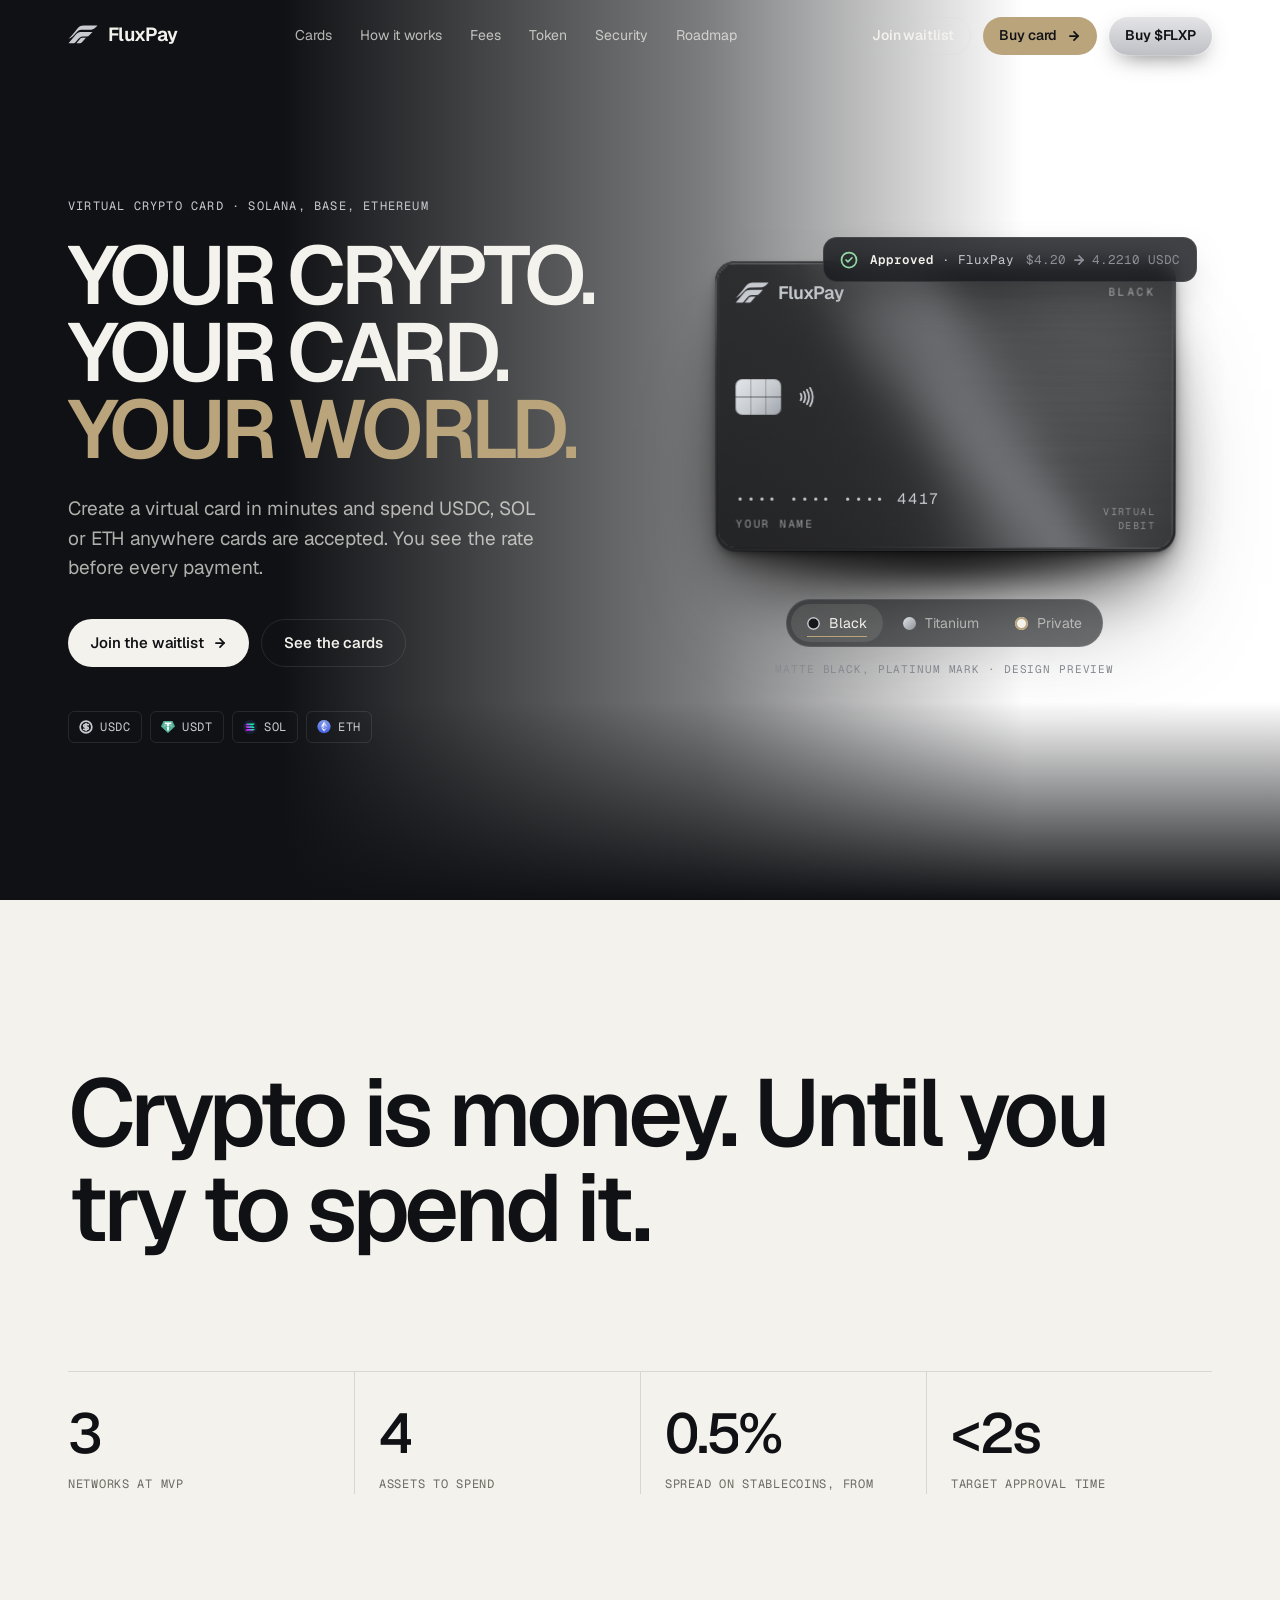
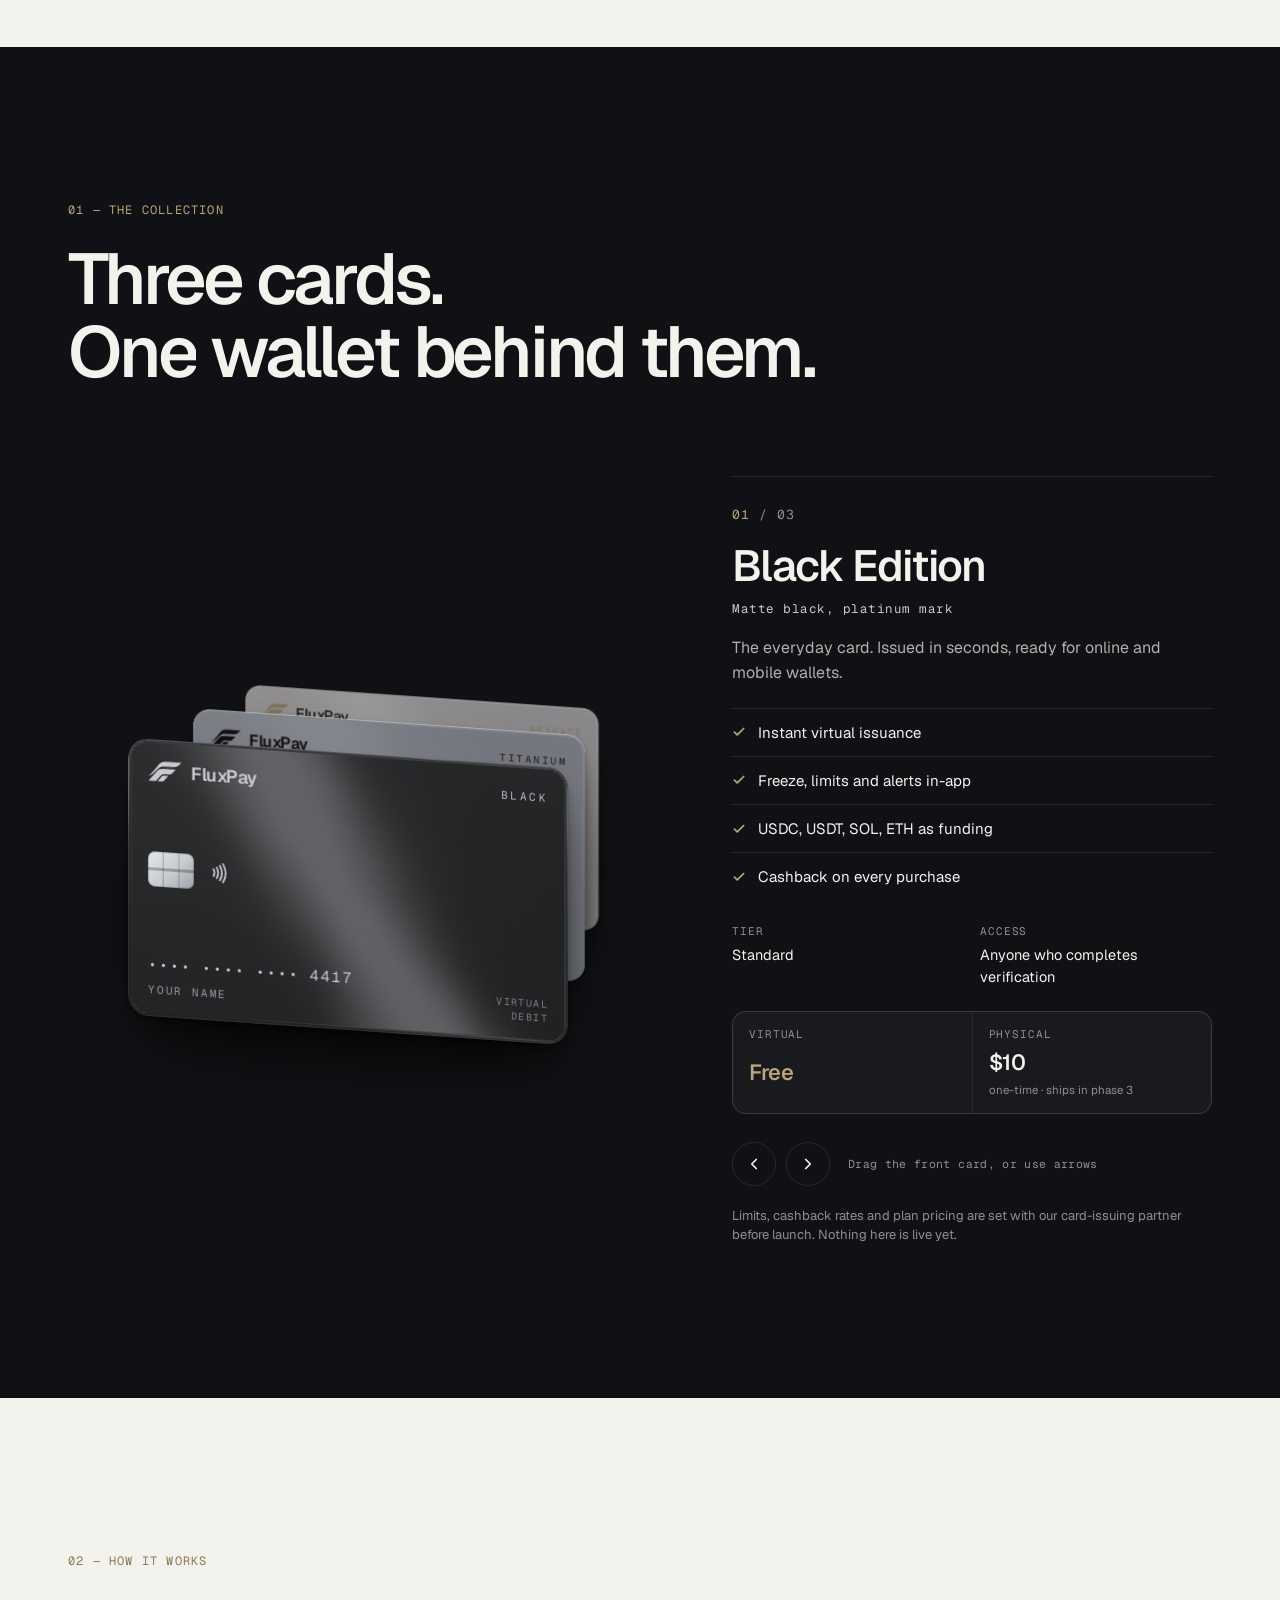
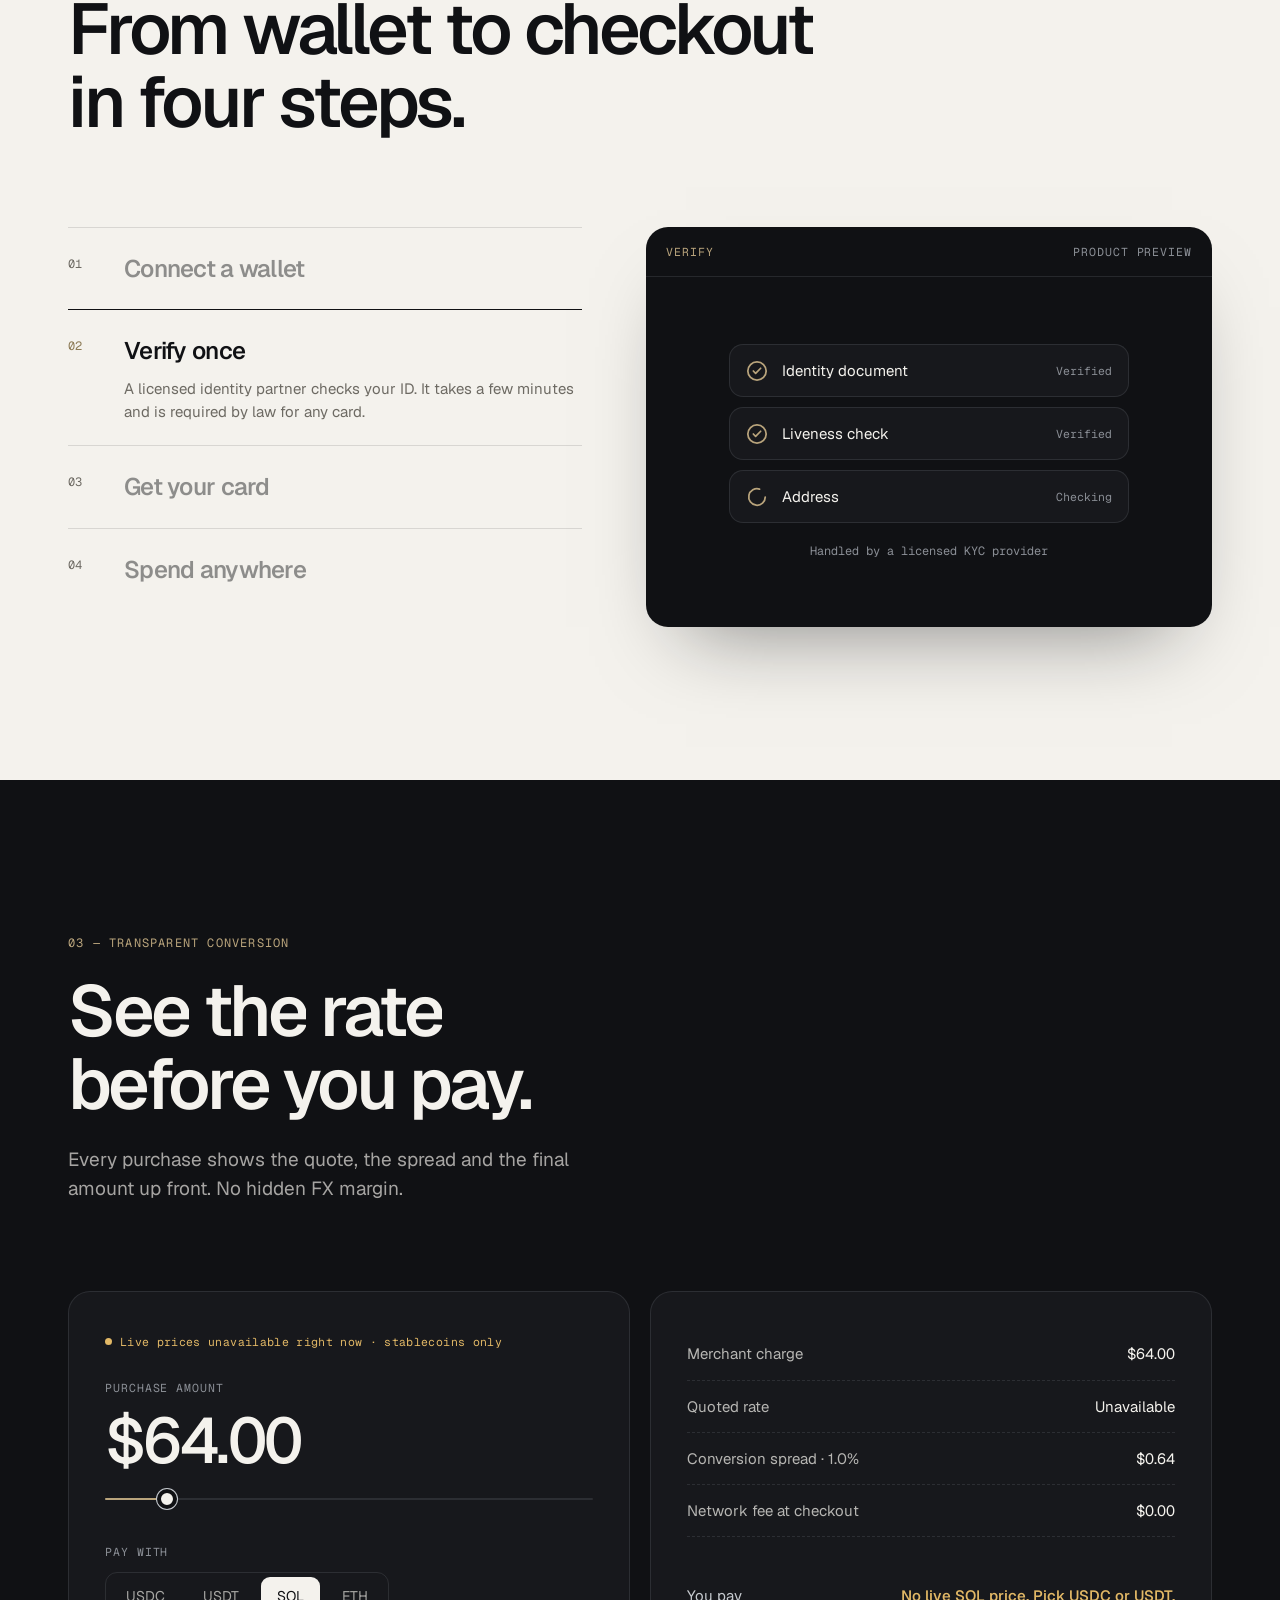
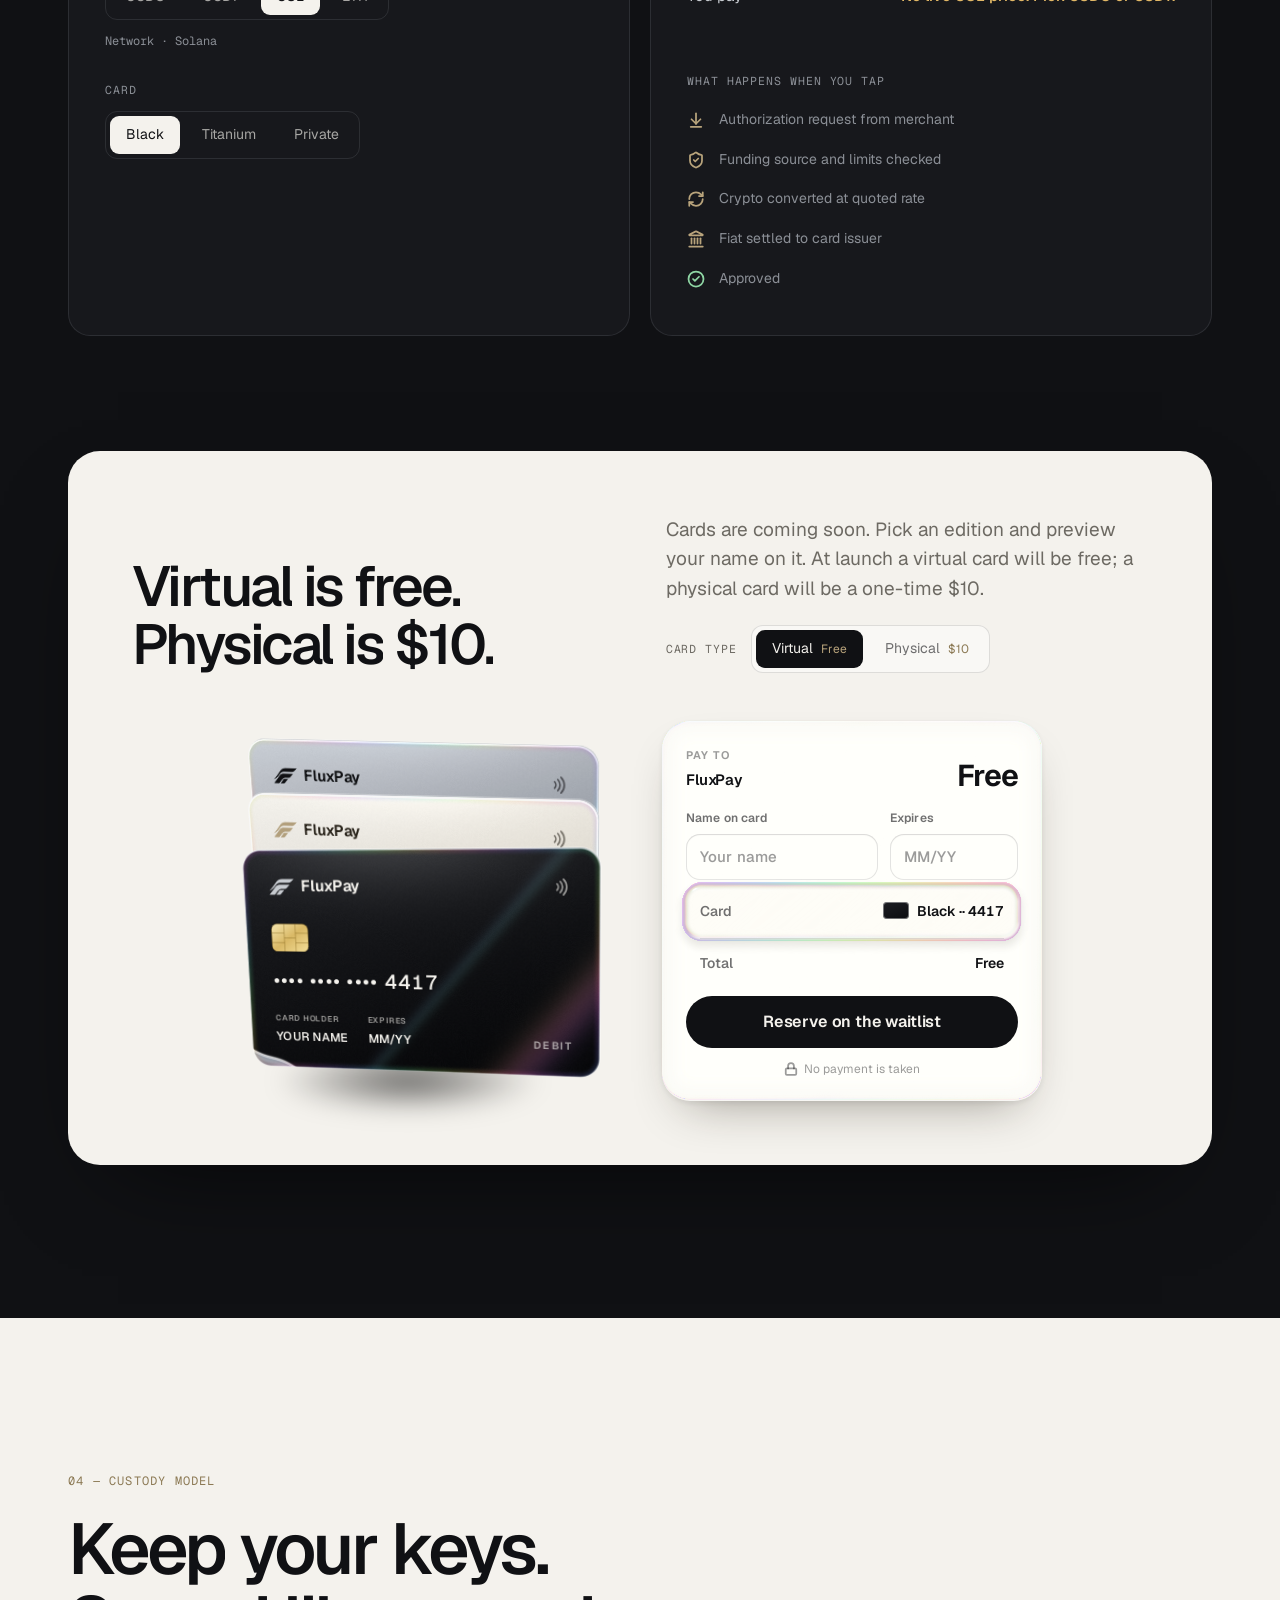
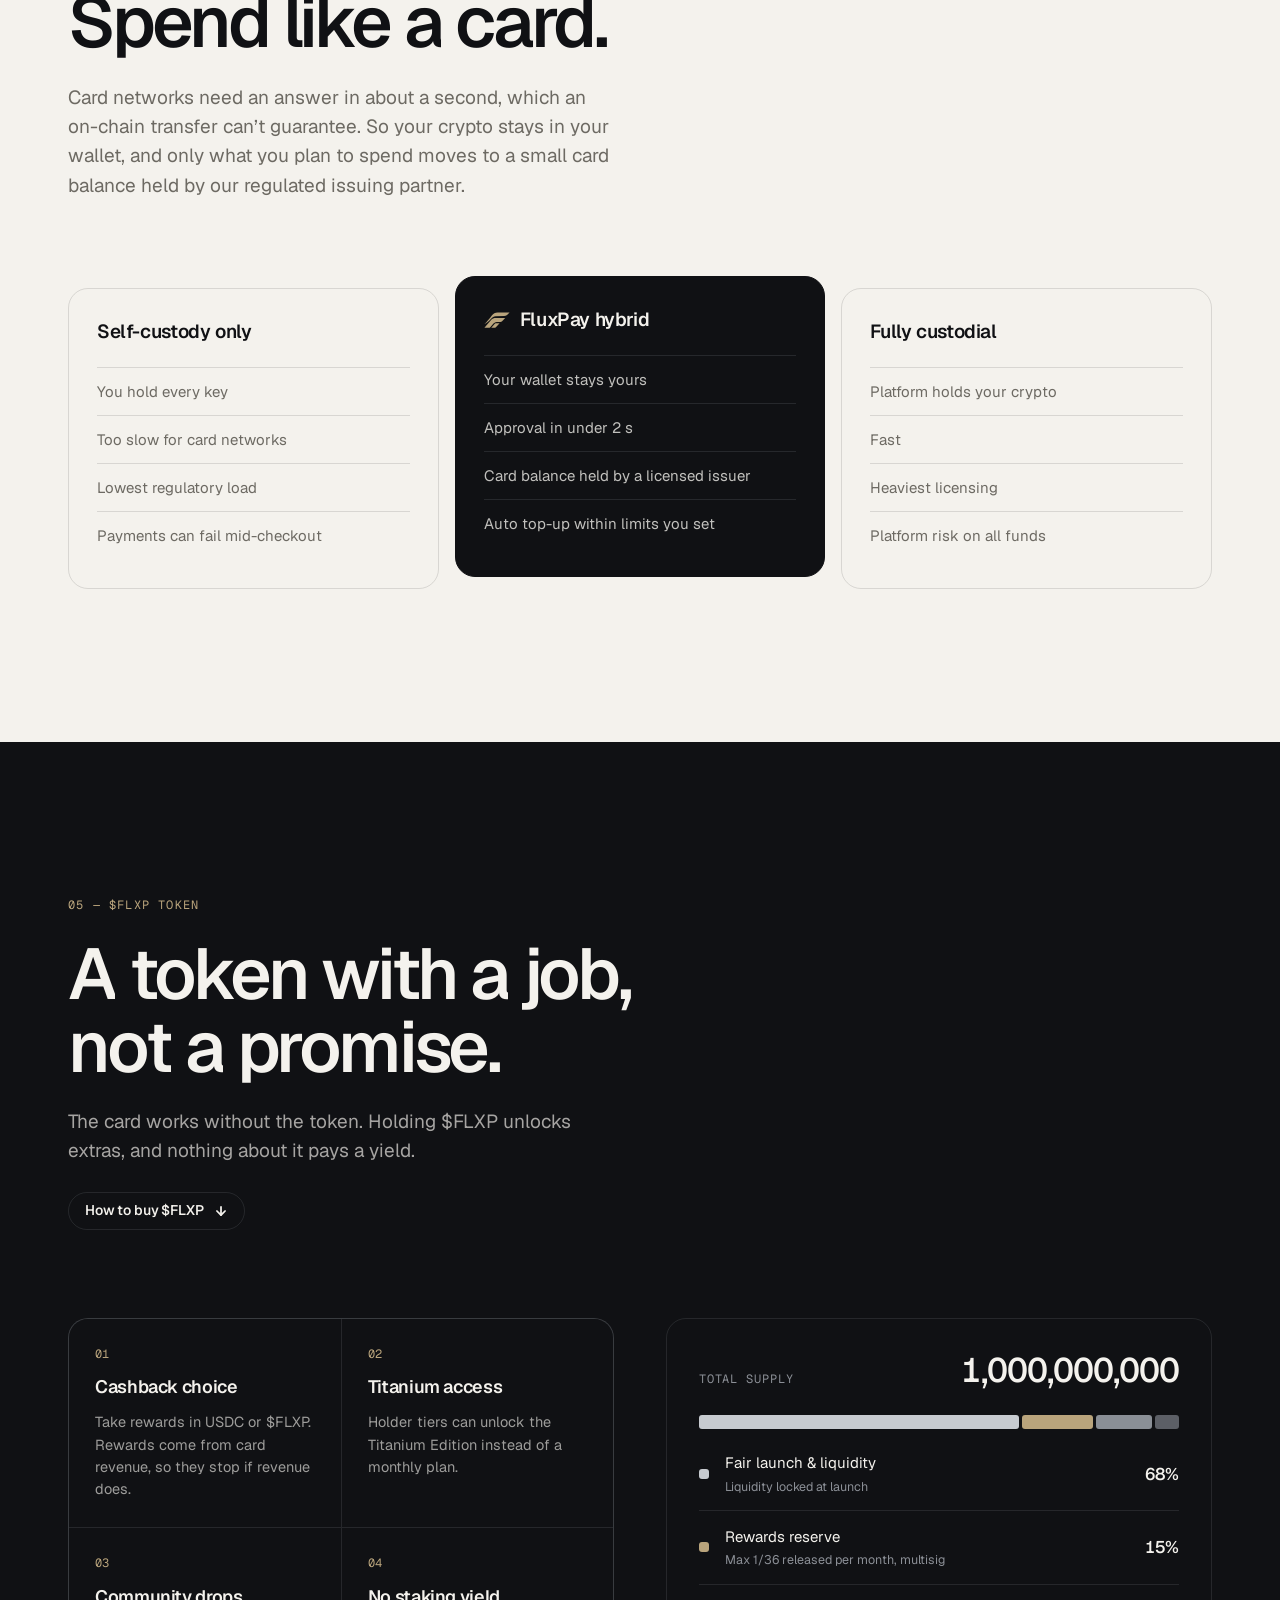
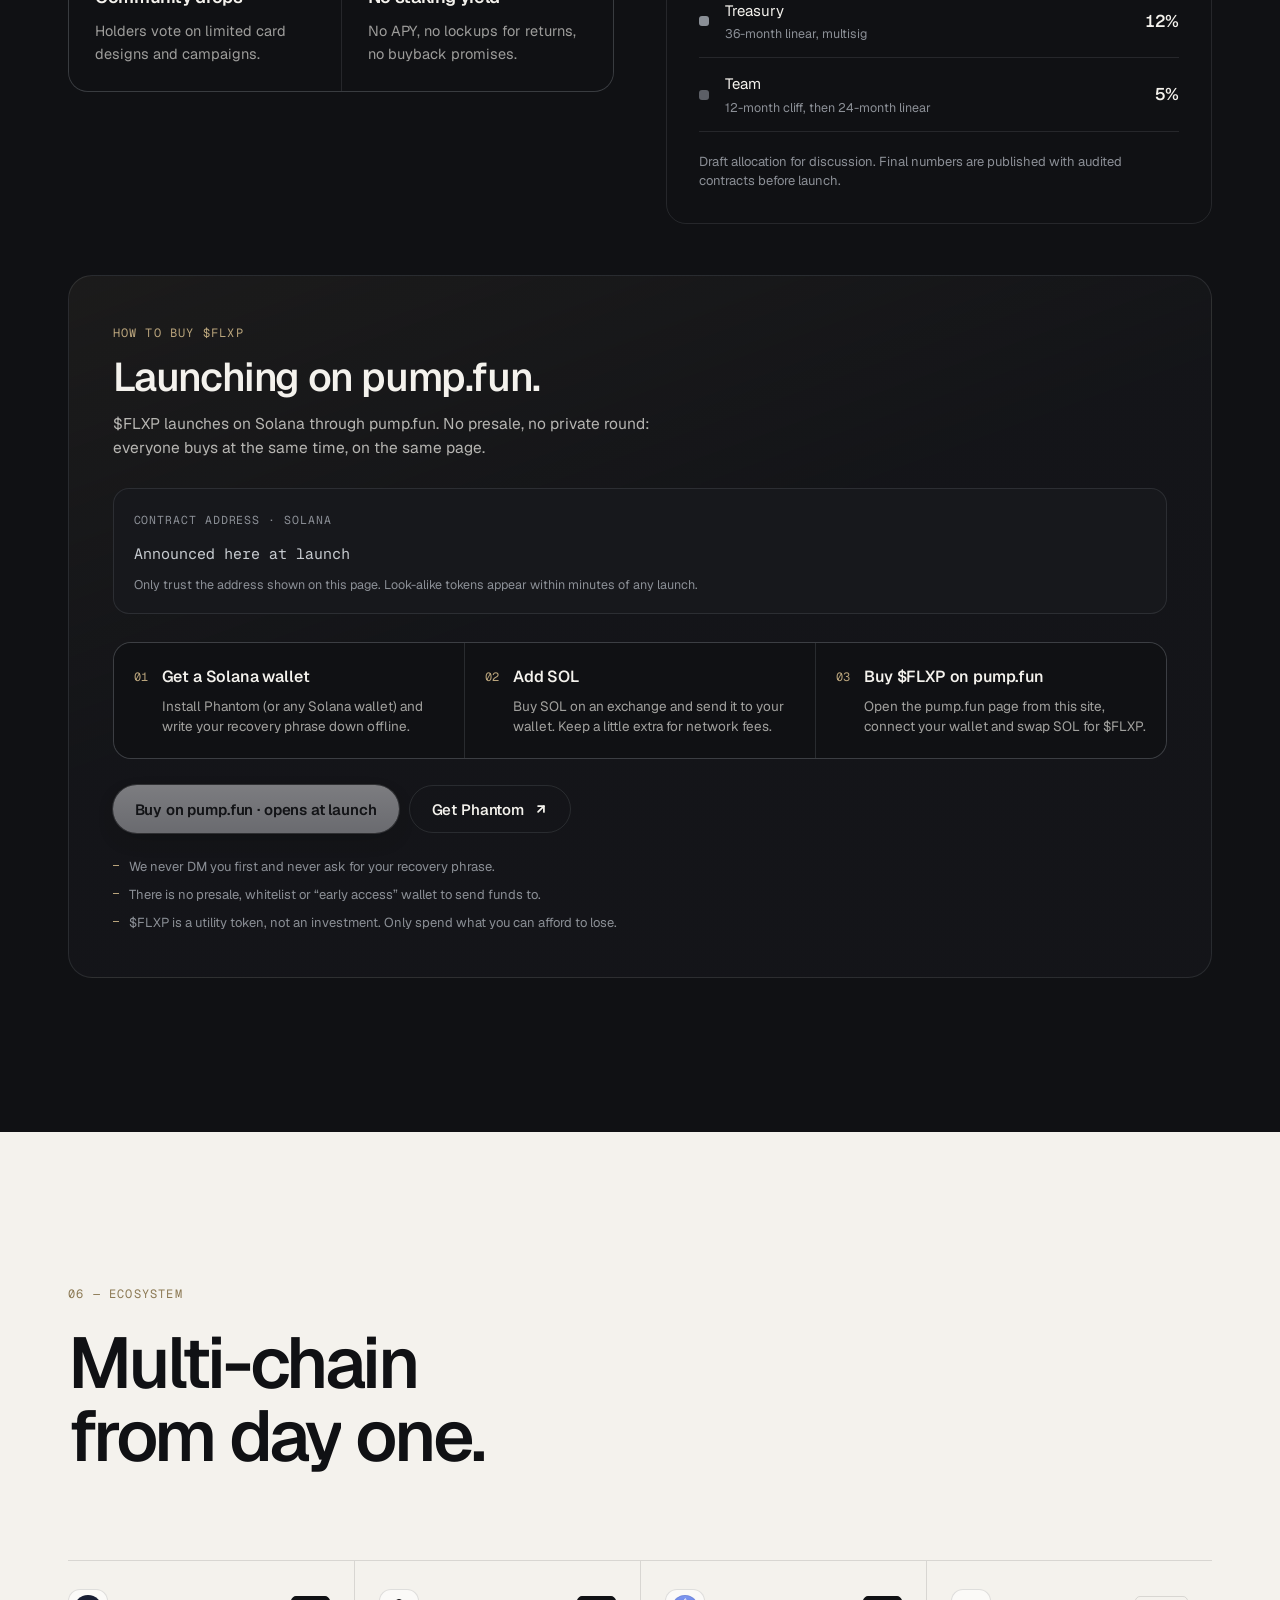
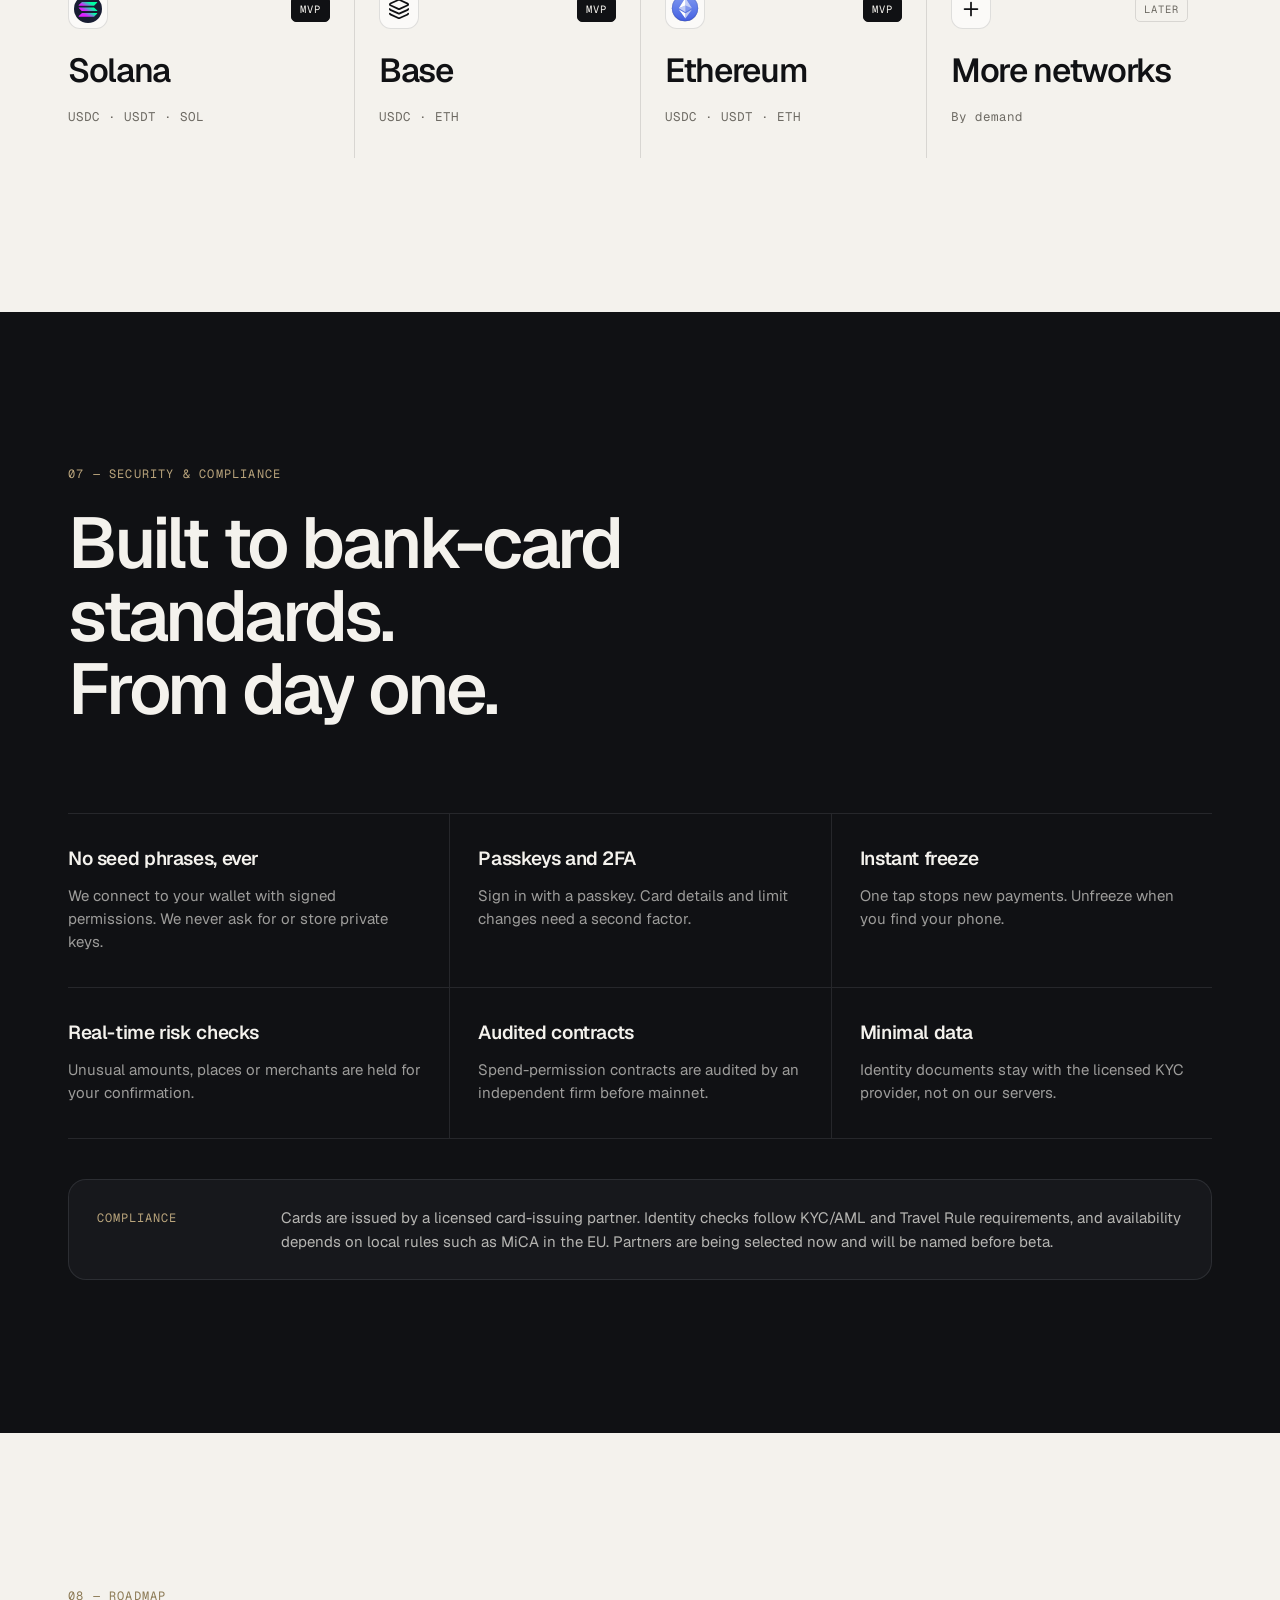
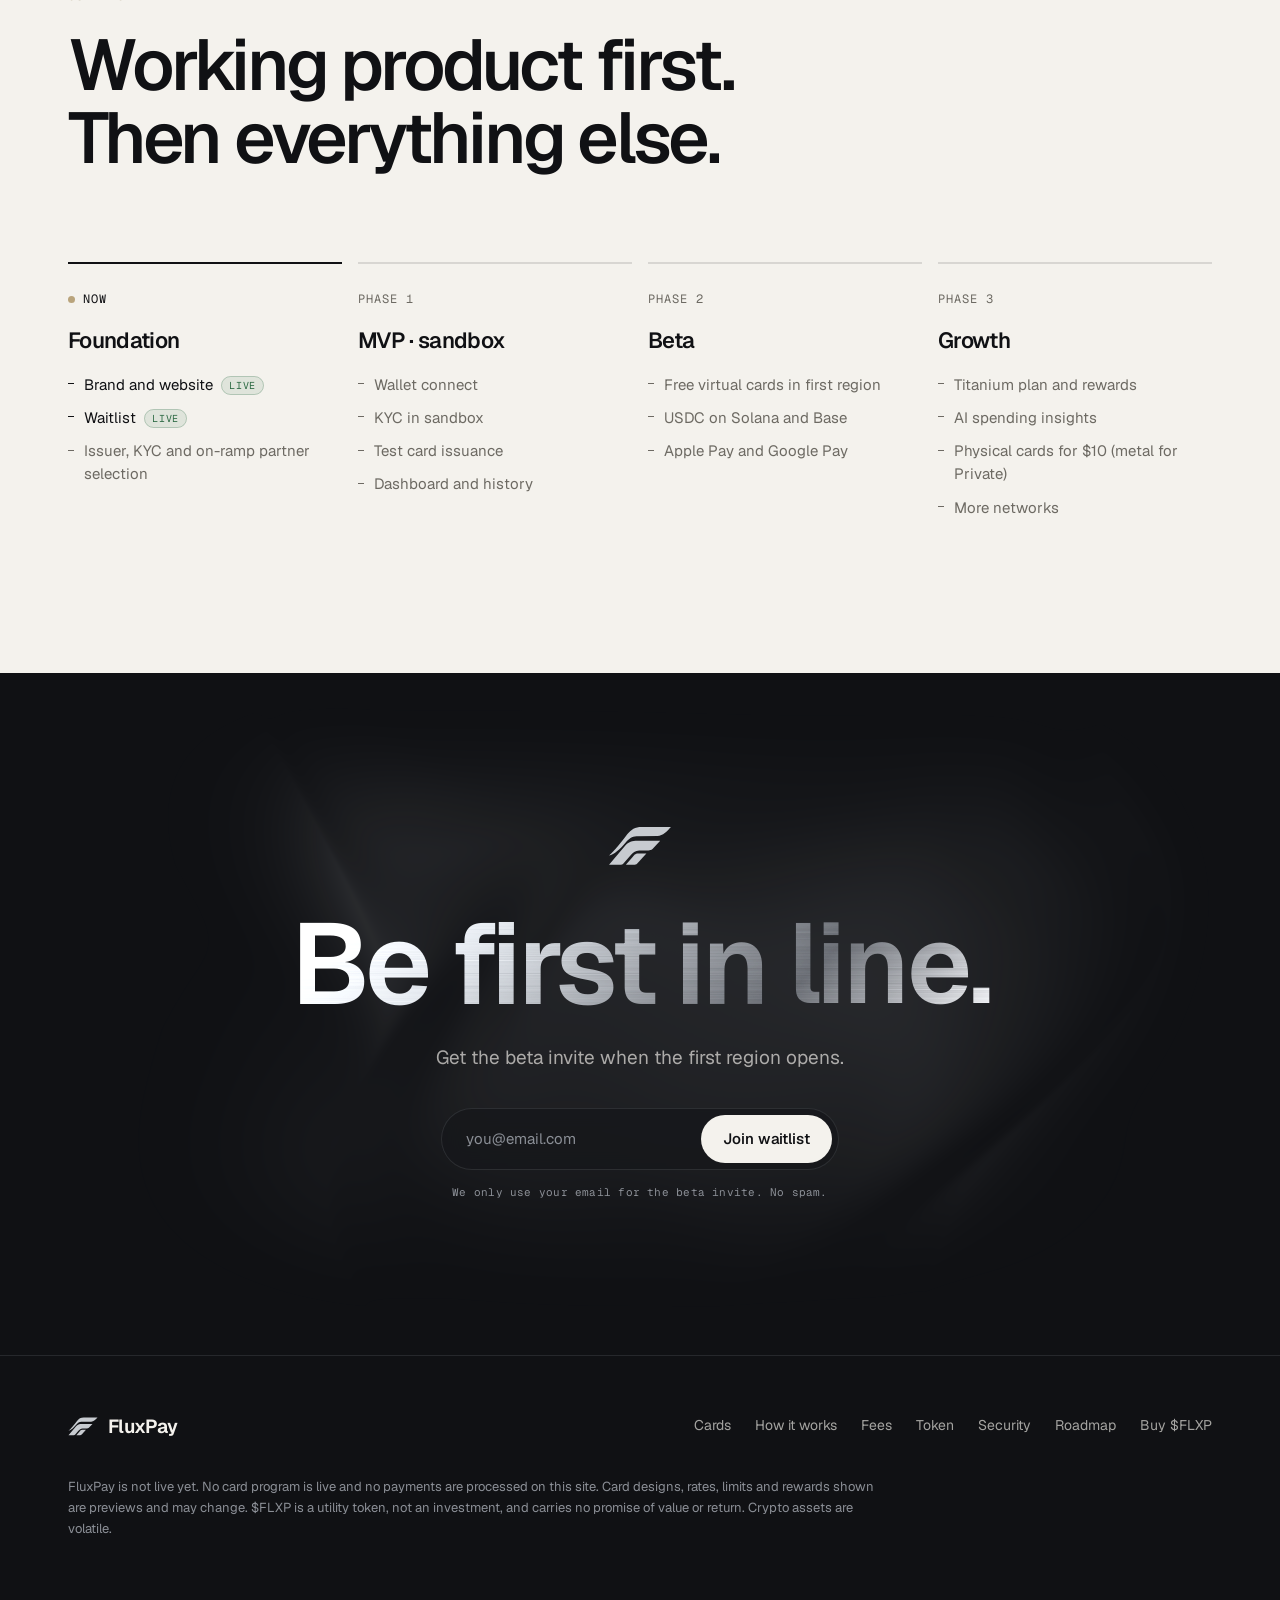
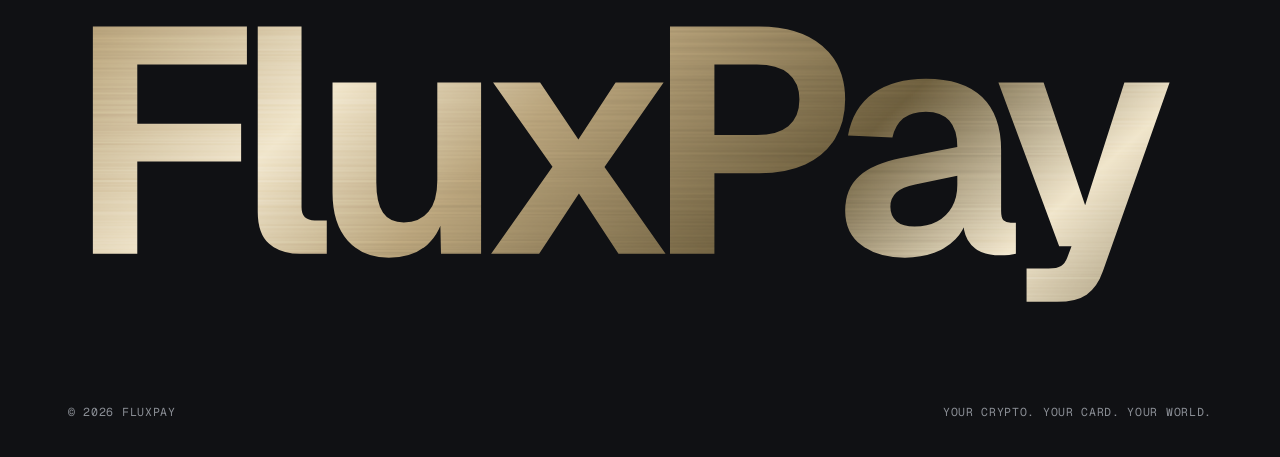
==== commit 0f54bb11: "Site build 2026-11-20T15:46Z" ====
--- a/index.html
+++ b/index.html
@@ -8,8 +8,8 @@
     <link rel="preload" href="./fonts/Geist-Variable.woff2" as="font" type="font/woff2" crossorigin />
     <title>FluxPay — Spend your crypto anywhere</title>
     <meta name="description" content="Create a virtual card and spend crypto anywhere cards are accepted. Pre-launch preview." />
-    <script type="module" crossorigin src="./assets/index-DUiNYB-z.js"></script>
-    <link rel="stylesheet" crossorigin href="./assets/index-CAdUQ6yq.css">
+    <script type="module" crossorigin src="./assets/index-CR7KcVKt.js"></script>
+    <link rel="stylesheet" crossorigin href="./assets/index-CVR4oAU8.css">
   </head>
   <body>
     <div id="root"></div>
--- a/assets/index-CVR4oAU8.css
+++ b/assets/index-CVR4oAU8.css
@@ -0,0 +1 @@
+.plasma-container{position:relative;width:100%;height:100%;overflow:hidden}.plasma-canvas{position:absolute;top:0;right:0;bottom:0;left:0;display:block;width:100%;height:100%}.reflective-card{position:relative;box-sizing:border-box;width:var(--rc-width);height:var(--rc-height);max-width:100%;perspective:900px;color:var(--rc-ink);touch-action:pan-y;user-select:none;-webkit-user-select:none}.reflective-card__body{position:relative;box-sizing:border-box;width:100%;height:100%;overflow:hidden;border-radius:var(--rc-radius);background:var(--rc-base);box-shadow:var(--rc-shadow);transform:translate3d(0,var(--rc-lift, 0px),0) rotateX(var(--rc-rotate-x, 0deg)) rotateY(var(--rc-rotate-y, 0deg));opacity:var(--rc-presence, 1);isolation:isolate;will-change:transform}.reflective-card__canvas{position:absolute;top:0;right:0;bottom:0;left:0;display:block;width:100%;height:100%}.reflective-card__content{position:relative;z-index:1;box-sizing:border-box;display:flex;height:100%;flex-direction:column;padding:var(--rc-pad)}.reflective-card__rim{position:absolute;top:0;right:0;bottom:0;left:0;z-index:2;border-radius:inherit;box-shadow:inset 0 0 0 1px var(--rc-rim),inset 0 1px 0 var(--rc-rim-highlight);pointer-events:none}.reflective-card__media{position:absolute;top:0;left:0;width:1px;height:1px;opacity:0;pointer-events:none}.masked-heading{position:relative;width:100%;margin:0;padding:0;text-wrap:balance;-webkit-font-smoothing:antialiased}.masked-heading__measure{color:transparent}.masked-heading__word{display:inline-block;white-space:pre}.masked-heading__word:not(:last-child):after{content:" "}.masked-heading__baseline{display:inline-block;width:0;height:0}.masked-heading__defs{position:absolute;width:0;height:0;overflow:hidden}.masked-heading__reveal{position:absolute;top:0;right:0;bottom:0;left:0;display:block;pointer-events:none}.masked-heading__clip{position:absolute;top:0;right:0;bottom:0;left:0;display:block}.masked-heading__media{position:absolute;top:0;right:0;bottom:0;left:0;display:block;background:color-mix(in srgb,currentColor 10%,transparent);will-change:transform,filter}.masked-heading__tint{position:absolute;top:0;right:0;bottom:0;left:0;display:block;mix-blend-mode:color;pointer-events:none}.masked-heading__spot{position:absolute;top:0;right:0;bottom:0;left:0;display:block;pointer-events:none}.masked-heading__spot--tone{background:gray;mix-blend-mode:saturation}.masked-heading__spot--shade{background:#000;opacity:.55}.masked-heading__outline{position:absolute;top:0;right:0;bottom:0;left:0;width:100%;height:100%;overflow:visible;pointer-events:none;fill:none;stroke-linejoin:round}.masked-heading__source{display:block;width:100%;height:100%;object-fit:cover;-webkit-user-select:none;user-select:none;-webkit-user-drag:none}.card-swap{position:relative;width:100%;height:100%;outline:none;-webkit-tap-highlight-color:transparent}.card-swap-sizer{max-height:100%;overflow:hidden;pointer-events:none}.card-swap-sizer>span{display:block;width:100%;max-width:var(--swap-stage-w);aspect-ratio:var(--swap-ratio)}.card-swap-stage{position:absolute;top:50%;left:50%;width:var(--swap-stage-w);height:var(--swap-stage-h);perspective:900px;transform:translate(-50%,-50%);pointer-events:none}.card-swap-slot{position:absolute;top:var(--swap-oy);left:var(--swap-ox);width:var(--swap-w);height:var(--swap-h);margin:calc(var(--swap-h) / -2) 0 0 calc(var(--swap-w) / -2);border-radius:var(--swap-radius);overflow:hidden;isolation:isolate;box-shadow:var(--swap-shadow);pointer-events:auto;user-select:none;-webkit-user-select:none;touch-action:pan-y;backface-visibility:hidden;-webkit-backface-visibility:hidden}.card-swap:focus-visible .card-swap-slot[data-front]{outline:2px solid var(--swap-ink);outline-offset:3px}.card-swap-shade{position:absolute;top:0;right:0;bottom:0;left:0;z-index:3;border-radius:inherit;background:var(--swap-shade);opacity:0;pointer-events:none}.card-swap-card{position:relative;width:100%;height:100%;box-sizing:border-box;border-radius:inherit;overflow:hidden;isolation:isolate;background:var(--swap-tile);color:var(--swap-ink)}.card-swap-card-rim{position:absolute;top:0;right:0;bottom:0;left:0;z-index:2;border-radius:inherit;box-shadow:inset 0 0 0 1px var(--swap-tile-edge),inset 0 1px 0 var(--swap-tile-highlight);pointer-events:none}@font-face{font-family:Geist;src:url(../fonts/Geist-Variable.woff2) format("woff2");font-weight:100 900;font-display:swap}@font-face{font-family:Geist Mono;src:url(../fonts/GeistMono-Variable.woff2) format("woff2");font-weight:100 900;font-display:swap}:root{--obsidian: #101114;--obsidian-2: #17181c;--obsidian-3: #202227;--ivory: #f4f2ed;--ivory-2: #e9e6de;--champagne: #b9a47c;--platinum: #c7cbd0;--muted: #8b8f96;--muted-ink: #6d6a63;--line-d: rgba(199, 203, 208, .12);--line-l: rgba(16, 17, 20, .12);--ok: #8fd6a4;--amber: #e2b866;--ease-out: cubic-bezier(.16, 1, .3, 1);--ease-io: cubic-bezier(.65, 0, .35, 1);--spring: cubic-bezier(.34, 1.35, .64, 1);--sans: "Geist", ui-sans-serif, system-ui, -apple-system, "Segoe UI", sans-serif;--mono: "Geist Mono", ui-monospace, SFMono-Regular, Menlo, monospace;--gutter: clamp(16px, 4vw, 48px);--max: 1240px}*,*:before,*:after{box-sizing:border-box}html{scroll-behavior:smooth;-webkit-text-size-adjust:100%}body{margin:0;background:var(--obsidian);color:var(--ivory);font-family:var(--sans);font-size:16px;line-height:1.55;-webkit-font-smoothing:antialiased;overflow-x:hidden}a{color:inherit;text-decoration:none}button,input{font:inherit;color:inherit}button{cursor:pointer;background:none;border:0;padding:0}svg{display:block}::selection{background:var(--champagne);color:var(--obsidian)}:focus-visible{outline:2px solid var(--champagne);outline-offset:3px;border-radius:6px}h1,h2,h3,h4,p{margin:0}ul,ol{margin:0;padding:0;list-style:none}.wrap{width:100%;max-width:var(--max);margin:0 auto;padding:0 var(--gutter)}.mono{font-family:var(--mono)}.num{font-variant-numeric:tabular-nums}.logo{display:inline-flex;align-items:center;gap:10px}.logo svg{color:var(--platinum)}.logo-word{font-weight:640;font-size:19px;letter-spacing:-.03em}.btn{display:inline-flex;align-items:center;justify-content:center;gap:10px;height:48px;padding:0 22px;border-radius:999px;font-weight:550;font-size:15px;letter-spacing:-.01em;white-space:nowrap;transition:transform .5s var(--ease-out),background-color .3s,border-color .3s,color .3s,opacity .3s}.btn:active{transform:scale(.97)}.btn-sm{height:38px;padding:0 16px;font-size:14px}.btn-ivory{background:var(--ivory);color:var(--obsidian)}.btn-ivory:hover{background:#fff}.btn-champ{background:var(--champagne);color:var(--obsidian)}.btn-champ:hover{background:#c8b48d}.btn-champ:disabled{opacity:.55;cursor:progress}.btn-line{border:1px solid var(--line-d)}.btn-line:hover{border-color:var(--platinum)}.btn .arrow{transition:transform .5s var(--ease-out)}.btn:hover .arrow{transform:translate(3px)}.btn.wide{width:100%}.pill{display:inline-flex;align-items:center;gap:8px;height:28px;padding:0 12px;border:1px solid var(--line-d);border-radius:999px;font-size:11px;letter-spacing:.08em;text-transform:uppercase;color:var(--platinum)}.dot{width:7px;height:7px;border-radius:50%;background:var(--champagne);display:inline-block;flex:none}.dot.amber{background:var(--amber)}.reveal{opacity:0;transform:translateY(16px);transition:opacity .6s var(--ease-out),transform .6s var(--ease-out);transition-delay:calc(var(--i, 0) * 70ms)}.reveal.in{opacity:1;transform:none}.split .line{display:block}.split .w{display:inline-block;overflow:hidden;vertical-align:top;padding-bottom:.08em;margin-bottom:-.08em}.split .w>span{display:inline-block;transform:translateY(108%);transition:transform .9s var(--ease-out);transition-delay:calc(var(--i, 0) * 60ms + var(--d, 0ms))}.split.in .w>span{transform:none}@media(prefers-reduced-motion:reduce){html{scroll-behavior:auto}*,*:before,*:after{animation-duration:.001ms!important;animation-iteration-count:1!important;transition-duration:.001ms!important;transition-delay:0ms!important}.reveal,.split .w>span{opacity:1;transform:none}}.nav{position:fixed;inset:0 0 auto;z-index:50;transition:background-color .4s var(--ease-out),border-color .4s;border-bottom:1px solid transparent}.nav.scrolled{background:#101114c7;backdrop-filter:blur(14px) saturate(140%);-webkit-backdrop-filter:blur(14px) saturate(140%);border-color:var(--line-d)}.nav-in{display:flex;align-items:center;justify-content:space-between;height:72px;gap:24px}.nav-links{display:flex;gap:28px;font-size:14px;color:#f4f2edb8}.nav-links a{transition:color .2s;white-space:nowrap}@media(min-width:961px)and (max-width:1180px){.nav-in{gap:16px}.nav-links{gap:18px;font-size:13.5px}.nav-cta .pill{display:none}}.nav-links a:hover{color:var(--ivory)}.nav-cta{display:flex;align-items:center;gap:12px}.burger{display:none;width:40px;height:40px;border-radius:50%;border:1px solid var(--line-d);position:relative}.burger span{position:absolute;left:12px;right:12px;height:1.5px;background:var(--ivory);transition:transform .4s var(--ease-out)}.burger span:first-child{top:16px}.burger span:last-child{top:22px}.nav.open .burger span:first-child{transform:translateY(3px) rotate(45deg)}.nav.open .burger span:last-child{transform:translateY(-3px) rotate(-45deg)}@media(max-width:960px){.nav-links{position:fixed;inset:72px 0 auto;flex-direction:column;gap:0;padding:8px var(--gutter) 24px;background:#101114f7;border-bottom:1px solid var(--line-d);transform:translateY(-8px);opacity:0;pointer-events:none;transition:opacity .35s var(--ease-out),transform .35s var(--ease-out)}.nav-links a{padding:14px 0;border-bottom:1px solid var(--line-d);font-size:17px;color:var(--ivory)}.nav.open .nav-links{opacity:1;transform:none;pointer-events:auto}.nav.open{background:#101114f7}.burger{display:block}.nav-cta .pill{display:none}}@media(max-width:420px){.nav-cta .btn{display:none}}.section{position:relative;padding:clamp(88px,12vw,160px) 0}.section.dark{background:var(--obsidian);color:var(--ivory)}.section.ivory{background:var(--ivory);color:var(--obsidian)}.sec-head{max-width:760px;margin-bottom:clamp(48px,7vw,88px)}.sec-head h2,.cta h2{font-size:clamp(36px,5.6vw,72px);line-height:1.02;letter-spacing:-.045em;font-weight:560}.eyebrow{font-family:var(--mono);font-size:12px;letter-spacing:.1em;text-transform:uppercase;color:var(--champagne);margin-bottom:22px}.ivory .eyebrow{color:#8c7a55}.lede{margin-top:24px;font-size:clamp(17px,1.6vw,19px);color:#f4f2eda8;max-width:560px}.ivory .lede,.lede.dark-ink{color:var(--muted-ink)}.fineprint{margin-top:20px;font-size:13px;color:var(--muted);line-height:1.5}.ivory .fineprint{color:var(--muted-ink)}.hero{position:relative;min-height:100svh;display:flex;align-items:center;padding:120px 0 80px;overflow:hidden}.hero-bg{position:absolute;top:-10%;right:-5%;bottom:-10%;left:20%;z-index:0}.hero:after{content:"";position:absolute;top:0;right:0;bottom:0;left:0;z-index:0;pointer-events:none;background:linear-gradient(90deg,var(--obsidian) 22%,rgba(16,17,20,.55) 55%,rgba(16,17,20,0) 80%),linear-gradient(0deg,var(--obsidian) 0%,rgba(16,17,20,0) 22%)}.hero-in{position:relative;z-index:1;display:grid;grid-template-columns:1.05fr 1fr;gap:48px;align-items:center}.eyebrow.light{color:var(--platinum)}.hero h1{font-size:clamp(40px,min(6.4vw,11vh),104px);line-height:.94;letter-spacing:-.055em;font-weight:600;text-transform:uppercase}.hero h1 .line{white-space:nowrap}.hero h1 .line:last-child .w>span{color:var(--champagne)}.hero-sub{margin-top:26px;font-size:clamp(17px,1.5vw,19px);color:#f4f2edb3;max-width:470px}.hero-actions{margin-top:36px;display:flex;gap:12px;flex-wrap:wrap}.hero-assets{margin-top:44px;display:flex;gap:8px;flex-wrap:wrap}.hero-assets span{display:inline-flex;align-items:center;gap:7px;font-size:12px;letter-spacing:.06em;padding:6px 10px;border:1px solid var(--line-d);border-radius:6px;color:var(--platinum)}.hero-card{position:relative;display:grid;justify-items:center;gap:0}.hero-toast{position:relative;margin-top:26px;display:flex;align-items:center;gap:12px;padding:12px 16px;border-radius:14px;background:#17181cd1;border:1px solid var(--line-d);backdrop-filter:blur(10px);-webkit-backdrop-filter:blur(10px);font-size:12.5px;color:var(--platinum);animation:toastIn .7s var(--spring) 1.6s both}.hero-toast b{color:var(--ivory);font-weight:600}.hero-toast-r{display:inline-flex;align-items:center;gap:6px;color:var(--muted)}.hero-toast-ok{color:var(--ok);flex:none}@keyframes toastIn{0%{opacity:0;transform:translateY(14px) scale(.96)}to{opacity:1;transform:none}}.hero-card-note{margin-top:12px;font-size:11px;letter-spacing:.08em;text-transform:uppercase;color:var(--muted)}@media(max-width:960px){.hero-in{grid-template-columns:1fr;gap:56px}.hero-bg{top:30%;right:-30%;bottom:-10%;left:-30%}.hero:after{background:linear-gradient(180deg,var(--obsidian) 30%,rgba(16,17,20,.3) 70%,var(--obsidian) 100%)}.hero-toast{font-size:11.5px}.hero-toast-r{display:none}}.face{position:relative;height:100%;display:flex;flex-direction:column;justify-content:space-between;color:var(--face-ink);padding:2px 4px}.face-top,.face-bot,.face-mid{display:flex;justify-content:space-between;align-items:center}.face-bot{align-items:flex-end}.face-brand{display:inline-flex;align-items:center;gap:9px;font-weight:620;font-size:clamp(14px,2.4vw,18px);letter-spacing:-.03em}.face-code{font-family:var(--mono);font-size:clamp(9px,1.5vw,11px);letter-spacing:.22em;color:var(--face-detail);opacity:.9}.face-mid{justify-content:flex-start;gap:14px}.face-chip{width:clamp(36px,7vw,46px);aspect-ratio:1.3;border-radius:7px;background:linear-gradient(90deg,transparent 32%,rgba(0,0,0,.18) 32% 34%,transparent 34% 66%,rgba(0,0,0,.18) 66% 68%,transparent 68%),linear-gradient(0deg,transparent 46%,rgba(0,0,0,.18) 46% 54%,transparent 54%),linear-gradient(135deg,#d9cbb0,#b9a47c 55%,#9c8962);box-shadow:inset 0 0 0 1px #00000026}.face-black .face-chip{background:linear-gradient(90deg,transparent 32%,rgba(0,0,0,.25) 32% 34%,transparent 34% 66%,rgba(0,0,0,.25) 66% 68%,transparent 68%),linear-gradient(0deg,transparent 46%,rgba(0,0,0,.25) 46% 54%,transparent 54%),linear-gradient(135deg,#e3e6ea,#c7cbd0 55%,#9ea3aa)}.face-titanium .face-chip{background:linear-gradient(90deg,transparent 32%,rgba(0,0,0,.2) 32% 34%,transparent 34% 66%,rgba(0,0,0,.2) 66% 68%,transparent 68%),linear-gradient(0deg,transparent 46%,rgba(0,0,0,.2) 46% 54%,transparent 54%),linear-gradient(135deg,#5a5d63,#2c2e33)}.face-num{font-family:var(--mono);font-size:clamp(11px,2vw,15px);letter-spacing:.12em}.face-name{margin-top:6px;font-family:var(--mono);font-size:clamp(9px,1.5vw,11px);letter-spacing:.16em;opacity:.7}.face-net{font-family:var(--mono);font-size:clamp(8px,1.3vw,10px);letter-spacing:.14em;text-align:right;opacity:.55;line-height:1.4}.statement{padding-top:clamp(96px,13vw,180px)}.statement-text{font-size:clamp(40px,7.4vw,104px);line-height:1;letter-spacing:-.05em;font-weight:560;max-width:1100px}.statement-text span{transition:opacity .25s linear}.statement-foot{margin-top:clamp(64px,9vw,120px);display:grid;grid-template-columns:repeat(4,1fr);border-top:1px solid var(--line-l)}.stat{padding:28px 24px 0 0;display:grid;gap:8px}.stat+.stat{padding-left:24px;border-left:1px solid var(--line-l)}.stat-v{font-size:clamp(36px,4.4vw,56px);letter-spacing:-.04em;font-weight:520;line-height:1}.stat-l{font-size:12px;letter-spacing:.06em;text-transform:uppercase;color:var(--muted-ink)}@media(max-width:760px){.statement-foot{grid-template-columns:1fr 1fr}.stat:nth-child(3){padding-left:0;border-left:0}.stat:nth-child(n+3){border-top:1px solid var(--line-l);margin-top:24px}}.collection-grid{display:grid;grid-template-columns:1.25fr 1fr;gap:clamp(32px,5vw,72px);align-items:center}.swap-box{height:clamp(300px,46vw,540px)}.swap-card{width:100%;height:100%}.swap-card .reflective-card{width:100%!important;height:100%!important}.swap-card .reflective-card__body{box-shadow:none}.edition-panel{border-top:1px solid var(--line-d);padding-top:28px}.edition-index{font-size:13px;color:var(--champagne);letter-spacing:.08em}.edition-index span{color:var(--muted)}.edition-body{margin-top:18px;animation:panelIn .6s var(--ease-out) both}@keyframes panelIn{0%{opacity:0;transform:translateY(10px)}to{opacity:1;transform:none}}.edition-body h3{font-size:clamp(30px,3.4vw,44px);letter-spacing:-.04em;font-weight:560;line-height:1.05}.edition-finish{margin-top:10px;font-size:12.5px;letter-spacing:.04em;color:var(--platinum)}.edition-pitch{margin-top:18px;color:#f4f2edb3;max-width:440px}.edition-perks{margin-top:22px;display:grid;gap:0}.edition-perks li{padding:12px 0;border-top:1px solid var(--line-d);font-size:15px;display:flex;gap:12px;align-items:center;animation:panelIn .5s var(--ease-out) both;animation-delay:calc(var(--i) * 60ms + 80ms)}.perk-ico{color:var(--champagne);flex:none}.edition-meta{margin:22px 0 0;display:grid;grid-template-columns:1fr 1fr;gap:16px}.edition-meta dt{font-family:var(--mono);font-size:11px;letter-spacing:.08em;text-transform:uppercase;color:var(--muted)}.edition-meta dd{margin:4px 0 0;font-size:14.5px}.edition-ctrl{margin-top:28px;display:flex;align-items:center;gap:10px}.icon-btn{width:44px;height:44px;border-radius:50%;border:1px solid var(--line-d);display:grid;place-items:center;transition:border-color .3s,transform .4s var(--ease-out)}.icon-btn:hover{border-color:var(--platinum)}.icon-btn:active{transform:scale(.94)}.hint{margin-left:8px;font-size:11.5px;color:var(--muted);letter-spacing:.03em}@media(max-width:960px){.collection-grid{grid-template-columns:1fr}.swap-box{height:clamp(260px,78vw,440px)}}.how-grid{display:grid;grid-template-columns:1fr 1.1fr;gap:clamp(28px,5vw,72px);align-items:start}.how-steps{display:grid}.how-steps button{width:100%;text-align:left;display:grid;grid-template-columns:48px 1fr;column-gap:8px;padding:22px 0;border-top:1px solid var(--line-l);position:relative}.how-n{font-size:12px;color:var(--muted-ink);padding-top:5px}.how-t{font-size:clamp(20px,2vw,24px);font-weight:560;letter-spacing:-.03em;color:#10111473;transition:color .4s}.how-d{grid-column:2;max-height:0;overflow:hidden;opacity:0;color:var(--muted-ink);font-size:15px;transition:max-height .6s var(--ease-out),opacity .5s,margin .5s}.how-steps li.on .how-t{color:var(--obsidian)}.how-steps li.on .how-n{color:#8c7a55}.how-steps li.on .how-d{max-height:120px;opacity:1;margin-top:8px}.how-bar{position:absolute;left:0;right:0;top:-1px;height:1px;overflow:hidden}.how-bar span{display:block;height:100%;width:100%;background:var(--obsidian);transform:scaleX(0);transform-origin:left}.how-steps li.on .how-bar span{animation:bar linear forwards}@keyframes bar{to{transform:scaleX(1)}}.how-stage{background:var(--obsidian);color:var(--ivory);border-radius:22px;overflow:hidden;min-height:400px;display:flex;flex-direction:column;box-shadow:0 40px 80px -40px #10111480}.how-stage-head{display:flex;justify-content:space-between;padding:16px 20px;border-bottom:1px solid var(--line-d);font-size:11.5px;letter-spacing:.08em;text-transform:uppercase;color:var(--muted)}.how-stage-head span:first-child{color:var(--champagne)}.how-stage-body{flex:1;display:grid;place-items:center;padding:clamp(20px,4vw,40px)}.vg{width:100%;max-width:400px;display:grid;gap:10px}.vg-row{display:grid;grid-template-columns:auto 1fr auto;align-items:center;gap:14px;padding:14px 16px;border-radius:14px;background:var(--obsidian-2);border:1px solid var(--line-d);font-size:15px;animation:rowIn .6s var(--spring) both;animation-delay:calc(var(--i, 0) * 70ms)}@keyframes rowIn{0%{opacity:0;transform:translateY(12px) scale(.98)}to{opacity:1;transform:none}}.vg-row.sel{border-color:#b9a47c8c}.vg-av{width:32px;height:32px;border-radius:10px;background:var(--obsidian-3);display:grid;place-items:center;font-size:13px;font-weight:600;color:var(--platinum)}.vg-ok{font-size:11.5px;color:var(--champagne)}.vg-muted{font-size:11.5px;color:var(--muted)}.vg-addr,.vg-note{font-size:12px;color:var(--muted);text-align:center;margin-top:8px;animation:rowIn .6s var(--ease-out) .35s both}.vg-tick{color:var(--muted);flex:none}.vg-tick.done{color:var(--champagne)}.vg-tick.run{color:var(--champagne);animation:spin 1s linear infinite}.vg-av img{border-radius:5px}@keyframes spin{to{transform:rotate(360deg)}}.mini-card{aspect-ratio:1.586;width:100%;border-radius:16px;padding:20px;display:flex;flex-direction:column;justify-content:space-between;background:linear-gradient(140deg,#1d1e23,#0c0d10);border:1px solid var(--line-d);color:var(--platinum);font-size:13px;letter-spacing:.12em;animation:cardIn .9s var(--spring) both}@keyframes cardIn{0%{opacity:0;transform:translateY(24px) rotateX(18deg) scale(.94)}to{opacity:1;transform:none}}.vg-row.tx small,.tx-r small{display:block;font-size:11px;color:var(--muted);margin-top:2px}.tx-r{text-align:right;font-variant-numeric:tabular-nums}.st-approved{color:var(--ok)!important}.st-pending{color:var(--amber)!important}@media(max-width:960px){.how-grid{grid-template-columns:1fr}.how-stage{min-height:360px}}.slider{position:relative;height:28px;display:flex;align-items:center;cursor:pointer;touch-action:none}.slider-track{position:relative;width:100%;height:2px;border-radius:2px;background:var(--line-d);overflow:hidden}.slider-fill{position:absolute;inset:0 auto 0 0;width:var(--pct);background:var(--champagne)}.slider-thumb{position:absolute;left:var(--pct);top:50%;width:20px;height:20px;margin:-10px 0 0 -10px;border-radius:50%;background:var(--ivory);border:4px solid var(--obsidian);box-shadow:0 0 0 1px var(--platinum);transition:transform .2s var(--ease-out),box-shadow .2s}.slider:hover .slider-thumb{box-shadow:0 0 0 1px var(--platinum),0 0 0 6px #b9a47c2e}.slider:active .slider-thumb{transform:scale(1.12);cursor:grabbing}.slider-thumb:focus-visible{outline:2px solid var(--champagne);outline-offset:3px;border-radius:50%}.skel{display:inline-block;vertical-align:middle;border-radius:6px;background:linear-gradient(90deg,#c7cbd014 25%,#c7cbd02e,#c7cbd014 75%);background-size:200% 100%;animation:skel 1.4s ease-in-out infinite}.skel-text{width:128px;height:1em}.skel-total{width:180px;height:.9em;border-radius:10px}@keyframes skel{0%{background-position:200% 0}to{background-position:-200% 0}}.rc-unavail{font-size:15px;letter-spacing:0;color:var(--amber)}.sim-grid{display:grid;grid-template-columns:1fr 1fr;gap:20px}.sim-panel,.sim-receipt{border:1px solid var(--line-d);border-radius:22px;padding:clamp(22px,3vw,36px);background:var(--obsidian-2)}.sim-tag{display:inline-flex;align-items:center;gap:8px;font-size:11.5px;color:var(--amber);letter-spacing:.03em;margin-bottom:28px}.field{display:grid;gap:12px;margin-bottom:30px}.field:last-child{margin-bottom:0}.field-l{font-size:11.5px;letter-spacing:.08em;text-transform:uppercase;color:var(--muted)}.field-sub{font-size:12px;color:var(--muted)}.amount-v{font-size:clamp(44px,5vw,64px);letter-spacing:-.04em;font-weight:520;line-height:1}.seg{display:flex;flex-wrap:wrap;gap:6px;padding:4px;border:1px solid var(--line-d);border-radius:12px;width:fit-content;max-width:100%}.seg button{height:38px;padding:0 16px;border-radius:9px;font-size:14px;color:#f4f2eda6;transition:background-color .3s var(--ease-out),color .3s}.seg button:hover{color:var(--ivory)}.seg button.on{background:var(--ivory);color:var(--obsidian)}.rc-row{display:flex;justify-content:space-between;gap:16px;padding:14px 0;border-bottom:1px dashed var(--line-d);font-size:15px;color:#f4f2edb8}.rc-row .num{color:var(--ivory)}.rc-total{display:flex;justify-content:space-between;align-items:baseline;gap:12px;padding:22px 0 26px;flex-wrap:wrap}.rc-total>span:first-child{font-size:15px;color:var(--platinum)}.rc-total .num{font-size:clamp(28px,3.2vw,38px);letter-spacing:-.03em;font-weight:540}.rc-total em{font-style:normal;color:var(--champagne);font-size:.6em;letter-spacing:0}.flow{margin-top:10px;display:grid;gap:0}.flow li{display:flex;align-items:center;gap:14px;padding:9px 0;font-size:14px;color:var(--muted);transition:color .3s}.flow-h{margin-top:28px;font-size:11.5px;letter-spacing:.08em;text-transform:uppercase;color:var(--muted)}.flow-ico{color:var(--champagne);flex:none}.flow li:last-child .flow-ico{color:var(--ok)}.flow li.now{color:var(--ivory)}.flow li.done{color:var(--platinum)}.flow li:last-child.done{color:var(--ok)}.flow-time{margin-top:10px;font-size:12px;color:var(--muted);min-height:18px}@media(max-width:860px){.sim-grid{grid-template-columns:1fr}}.custody-grid{display:grid;grid-template-columns:repeat(3,1fr);gap:16px}.custody-col{border:1px solid var(--line-l);border-radius:20px;padding:28px}.custody-col.mine{background:var(--obsidian);color:var(--ivory);border-color:var(--obsidian);transform:translateY(-12px)}.custody-h{display:flex;align-items:center;gap:10px;font-size:19px;font-weight:580;letter-spacing:-.02em;margin-bottom:20px;min-height:26px}.custody-col li{padding:12px 0;border-top:1px solid var(--line-l);font-size:15px;color:var(--muted-ink)}.custody-col.mine li{border-color:var(--line-d);color:#f4f2edc7}@media(max-width:860px){.custody-grid{grid-template-columns:1fr}.custody-col.mine{transform:none}}.token-grid{display:grid;grid-template-columns:1fr 1fr;gap:clamp(28px,4vw,56px);align-items:start}.token-utils{display:grid;grid-template-columns:1fr 1fr;gap:1px;background:var(--line-d);border:1px solid var(--line-d);border-radius:20px;overflow:hidden}.util{background:var(--obsidian);padding:26px;display:grid;gap:10px;align-content:start}.util-n{font-size:12px;color:var(--champagne)}.util h4{font-size:18px;font-weight:580;letter-spacing:-.02em}.util p{font-size:14.5px;color:#f4f2ed9e}.token-alloc{border:1px solid var(--line-d);border-radius:20px;padding:clamp(22px,3vw,32px)}.alloc-head{display:flex;justify-content:space-between;align-items:baseline;gap:12px;flex-wrap:wrap}.alloc-head .mono{font-size:12px;letter-spacing:.08em;text-transform:uppercase;color:var(--muted)}.alloc-supply{font-size:clamp(26px,3vw,34px);letter-spacing:-.03em;font-weight:540}.alloc-bar{display:flex;gap:3px;height:14px;margin:24px 0 8px}.alloc-bar span{width:var(--w);border-radius:3px;transform:scaleX(0);transform-origin:left;transition:transform .9s var(--ease-out);transition-delay:calc(var(--i) * 80ms + .2s)}.token-alloc.in .alloc-bar span{transform:none}.alloc-list li{display:grid;grid-template-columns:12px 1fr auto;gap:14px;align-items:center;padding:14px 0;border-bottom:1px solid var(--line-d)}.sw{width:10px;height:10px;border-radius:3px}.alloc-n{font-size:15px}.alloc-n small{display:block;font-size:12.5px;color:var(--muted);margin-top:2px}.alloc-v{font-size:17px;font-weight:540}.tok-buy-link{margin-top:26px}.token-buy{margin-top:clamp(28px,4vw,56px);border:1px solid var(--line-d);border-radius:24px;padding:clamp(22px,3.4vw,44px);background:linear-gradient(160deg,#b9a47c12,#17181c99 45%);scroll-margin-top:96px}.tb-head{display:flex;justify-content:space-between;align-items:flex-start;gap:20px}.tb-kicker{font-size:12px;letter-spacing:.1em;text-transform:uppercase;color:var(--champagne)}.tb-head h3{margin-top:12px;font-size:clamp(26px,3.4vw,40px);font-weight:560;letter-spacing:-.035em;line-height:1.05}.tb-head p{margin-top:14px;max-width:560px;color:#f4f2edb8;font-size:15.5px;line-height:1.55}.tb-status{flex:none}.dot.green{background:#5fbf85;box-shadow:0 0 0 4px #5fbf8526}.tb-ca{margin-top:28px;padding:18px 20px;border-radius:16px;background:var(--obsidian-2);border:1px solid var(--line-d)}.tb-label{font-size:11.5px;letter-spacing:.08em;text-transform:uppercase;color:var(--muted)}.tb-ca-row{margin-top:10px;display:flex;align-items:center;justify-content:space-between;gap:12px}.tb-addr{font-family:var(--mono);font-size:15px;color:var(--ivory);overflow-wrap:anywhere;-webkit-user-select:all;user-select:all}.tb-addr.pending{color:var(--platinum);-webkit-user-select:none;user-select:none}.tb-warn{margin-top:10px;font-size:12.5px;color:var(--muted)}.tb-steps{margin-top:28px;display:grid;grid-template-columns:repeat(3,1fr);gap:1px;background:var(--line-d);border:1px solid var(--line-d);border-radius:18px;overflow:hidden;counter-reset:none}.tb-steps li{display:flex;gap:14px;padding:22px 20px;background:var(--obsidian)}.tb-n{font-size:12px;color:var(--champagne);padding-top:3px}.tb-steps h4{font-size:16px;font-weight:560;letter-spacing:-.01em}.tb-steps p{margin-top:6px;font-size:13.5px;line-height:1.5;color:#f4f2eda3}.tb-actions{margin-top:26px;display:flex;flex-wrap:wrap;gap:10px}.tb-actions .btn-pump:disabled{cursor:not-allowed}.tb-safety{margin-top:24px;display:grid;gap:8px}.tb-safety li{position:relative;padding-left:16px;font-size:13px;color:var(--muted)}.tb-safety li:before{content:"";position:absolute;left:0;top:.6em;width:6px;height:1px;background:var(--champagne)}@media(max-width:860px){.tb-steps{grid-template-columns:1fr}}@media(max-width:560px){.tb-head{flex-direction:column}.tb-actions .btn{width:100%}}@media(max-width:960px){.token-grid{grid-template-columns:1fr}}@media(max-width:520px){.token-utils{grid-template-columns:1fr}}.eco-grid{display:grid;grid-template-columns:repeat(4,1fr);border-top:1px solid var(--line-l)}.eco-cell{padding:28px 24px 32px 0;display:grid;gap:10px;align-content:start}.eco-cell+.eco-cell{padding-left:24px;border-left:1px solid var(--line-l)}.eco-cell h4{font-size:clamp(24px,2.6vw,34px);letter-spacing:-.04em;font-weight:560}.eco-a{font-size:12.5px;color:var(--muted-ink)}.eco-top{display:flex;align-items:center;justify-content:space-between;gap:12px;margin-bottom:6px}.eco-logo{width:40px;height:40px;border-radius:12px;display:grid;place-items:center;background:#fff9;border:1px solid var(--line-l);color:var(--obsidian)}.eco-s{width:fit-content;font-size:10.5px;letter-spacing:.1em;text-transform:uppercase;padding:4px 8px;border-radius:5px;border:1px solid var(--line-l);color:var(--muted-ink)}.eco-s.s-mvp{background:var(--obsidian);color:var(--ivory);border-color:var(--obsidian)}.eco-s.s-beta{border-color:#8c7a55;color:#8c7a55}@media(max-width:860px){.eco-grid{grid-template-columns:1fr 1fr}.eco-cell:nth-child(3){padding-left:0;border-left:0}.eco-cell:nth-child(n+3){border-top:1px solid var(--line-l)}}.sec-grid{display:grid;grid-template-columns:repeat(3,1fr);border-top:1px solid var(--line-d)}.sec-cell{padding:30px 28px 34px 0;border-bottom:1px solid var(--line-d);display:grid;gap:10px;align-content:start}.sec-cell:not(:nth-child(3n+1)){padding-left:28px;border-left:1px solid var(--line-d)}.sec-cell h4{font-size:19px;font-weight:580;letter-spacing:-.02em}.sec-cell p{font-size:15px;color:#f4f2ed9e}.compliance{margin-top:40px;display:grid;grid-template-columns:160px 1fr;gap:24px;padding:26px 28px;border-radius:18px;background:var(--obsidian-2);border:1px solid var(--line-d)}.compliance .mono{font-size:12px;letter-spacing:.08em;text-transform:uppercase;color:var(--champagne);padding-top:3px}.compliance p{color:#f4f2edb8;font-size:15px}@media(max-width:860px){.sec-grid{grid-template-columns:1fr}.sec-cell:not(:nth-child(3n+1)){padding-left:0;border-left:0}.compliance{grid-template-columns:1fr;gap:10px}}.road-grid{display:grid;grid-template-columns:repeat(4,1fr);gap:16px}.road-col{border-top:2px solid var(--line-l);padding-top:22px}.road-col.now{border-top-color:var(--obsidian)}.road-p{display:inline-flex;align-items:center;gap:8px;font-size:12px;letter-spacing:.08em;text-transform:uppercase;color:var(--muted-ink)}.road-col.now .road-p{color:var(--obsidian)}.road-col h4{margin-top:12px;font-size:22px;font-weight:580;letter-spacing:-.03em}.road-col ul{margin-top:16px;display:grid;gap:10px}.road-col li{font-size:15px;color:var(--muted-ink);padding-left:16px;position:relative}.road-col li:before{content:"";position:absolute;left:0;top:.7em;width:6px;height:1px;background:currentColor}.road-col li.done{color:var(--obsidian)}.road-live{margin-left:8px;padding:2px 7px;border-radius:999px;font-size:10px;letter-spacing:.08em;text-transform:uppercase;color:#2f6b45;background:#2f6b451a;border:1px solid rgba(47,107,69,.25);vertical-align:1px;white-space:nowrap}@media(max-width:860px){.road-grid{grid-template-columns:1fr 1fr;row-gap:40px}}@media(max-width:520px){.road-grid{grid-template-columns:1fr}}.cta{overflow:hidden;text-align:center}.cta-bg{position:absolute;top:0;right:0;bottom:0;left:0;z-index:0}.cta-in{position:relative;z-index:1;display:grid;justify-items:center;gap:0}.cta-in>svg{margin-bottom:36px}.cta .lede{margin:20px auto 0}.cta-form{margin-top:36px;display:flex;gap:8px;padding:6px;border-radius:999px;background:#17181cd9;border:1px solid var(--line-d);width:min(460px,100%);-webkit-backdrop-filter:blur(10px);backdrop-filter:blur(10px)}.cta-form input{flex:1;min-width:0;background:transparent;border:0;padding:0 18px;font-size:15px;outline:none}.cta-form input::placeholder{color:var(--muted)}.cta-msg{margin-top:36px;font-size:13px;color:var(--platinum);max-width:420px}.cta-form+.cta-msg{margin-top:14px}.cta-note{margin-top:14px;font-size:11px;color:var(--muted);letter-spacing:.02em}.cta-form button:disabled,.cta-form input:disabled{opacity:.6;cursor:progress}@media(max-width:420px){.cta-form{flex-direction:column;border-radius:22px}.cta-form input{height:46px}}.footer{background:var(--obsidian);border-top:1px solid var(--line-d);padding:56px 0 36px}.foot-top{display:flex;justify-content:space-between;align-items:center;gap:24px;flex-wrap:wrap}.foot-links{display:flex;gap:24px;flex-wrap:wrap;font-size:14px;color:#f4f2eda6}.foot-links a:hover{color:var(--ivory)}@media(max-width:720px){.foot-links{gap:4px 20px}.foot-links a{display:inline-block;padding:10px 0}}.foot-legal{margin-top:36px;font-size:13px;color:var(--muted);max-width:820px;line-height:1.6}.foot-bot{margin-top:36px;display:flex;justify-content:space-between;gap:16px;flex-wrap:wrap;font-size:11.5px;letter-spacing:.06em;text-transform:uppercase;color:var(--muted)}.lede{column-gap:0}.cta .lede{justify-content:center}.edition-body h3{min-height:1.05em}.stat-v>span,.alloc-supply{line-height:1}.cta-title{margin-top:4px;color:var(--platinum)}.cta-title .masked-heading__media{background:transparent}.foot-mark{margin-top:56px;padding-bottom:.26em;overflow:hidden;color:var(--champagne);-webkit-user-select:none;user-select:none}.foot-mark .masked-heading__media{background:transparent}:root{--card-shadow: 0 1px 1px rgba(0, 0, 0, .45), 0 4px 8px -2px rgba(0, 0, 0, .45), 0 16px 28px -10px rgba(0, 0, 0, .55), 0 40px 64px -24px rgba(0, 0, 0, .65), 0 80px 120px -48px rgba(0, 0, 0, .7)}.hero-card .reflective-card__body{box-shadow:var(--card-shadow),var(--card-glow, 0 0 0 transparent)!important}.hero-card.ed-titanium{--card-glow: 0 50px 140px -50px rgba(199, 203, 208, .32);--floor: rgba(0, 0, 0, .75)}.hero-card.ed-private{--card-glow: 0 50px 140px -50px rgba(185, 164, 124, .42);--floor: rgba(20, 14, 4, .8)}.collection .card-swap-slot{box-shadow:0 1px 1px #00000080,0 6px 12px -4px #00000080,0 22px 40px -14px #0009,0 50px 80px -30px #000000a6!important}.hero-card-stage{position:relative}.card-floor{position:absolute;left:12%;right:12%;bottom:-34px;height:46px;z-index:-1;pointer-events:none;background:radial-gradient(ellipse at center,var(--floor, rgba(0, 0, 0, .8)) 0%,transparent 70%);filter:blur(14px);opacity:.9}.hero-card-stage .hero-toast{position:absolute;top:-24px;right:-22px;margin:0;z-index:3;box-shadow:0 18px 40px -16px #000000b3}.ed-picker{margin-top:48px;display:inline-flex;gap:4px;padding:4px;border-radius:999px;border:1px solid var(--line-d);background:#17181c99;backdrop-filter:blur(10px);-webkit-backdrop-filter:blur(10px)}.ed-picker button{position:relative;display:inline-flex;align-items:center;gap:9px;height:38px;padding:0 16px;border-radius:999px;font-size:14px;color:#f4f2ed99;overflow:hidden;transition:background-color .4s var(--ease-out),color .3s}.ed-picker button:hover{color:var(--ivory)}.ed-picker button.on{background:#f4f2ed1a;color:var(--ivory)}.ed-picker .sw{width:13px;height:13px;border-radius:50%;flex:none}.sw-black{background:#16171a;box-shadow:inset 0 0 0 1.5px var(--platinum)}.sw-titanium{background:linear-gradient(135deg,#e1e4e8,#8b9097)}.sw-private{background:var(--ivory);box-shadow:inset 0 0 0 2px var(--champagne)}.ed-timer{position:absolute;left:16px;right:16px;bottom:5px;height:1px;background:var(--champagne);transform-origin:left;animation:bar 5.2s linear forwards}.hero-card-note{margin-top:14px}@media(max-width:960px){.hero-card-stage .hero-toast{right:8px;top:-20px}.ed-picker button{padding:0 12px;font-size:13px}}.section-waves{position:absolute;top:0;right:0;bottom:0;left:0;z-index:0;pointer-events:none;overflow:hidden}.section-waves .plasma-container{position:absolute;top:-10%;right:-20%;bottom:-10%;left:30%;width:auto;height:auto}.section-waves.flip .plasma-container{top:-10%;right:30%;bottom:-10%;left:-20%;transform:scaleX(-1)}.section.ivory>.wrap{position:relative;z-index:1}@media(max-width:760px){.section-waves .plasma-container,.section-waves.flip .plasma-container{top:20%;right:-40%;bottom:-10%;left:-40%}}.checkout-stage{position:relative;isolation:isolate;overflow:hidden;margin-top:clamp(64px,9vw,120px);display:grid;grid-template-columns:1fr 1fr;gap:clamp(32px,5vw,64px);align-items:center;padding:clamp(32px,5vw,72px);border-radius:32px;background:var(--ivory);color:var(--obsidian);box-shadow:0 40px 100px -50px #000c}.checkout-stage>.section-waves{z-index:-1}.checkout-copy h2{font-size:clamp(34px,4.4vw,60px);line-height:1.02;letter-spacing:-.045em;font-weight:560}.checkout-copy .eyebrow{color:#8c7a55}.checkout-points{margin-top:28px;display:grid;gap:0}.checkout-points li{padding:12px 0;border-top:1px solid var(--line-l);font-size:15px;color:var(--muted-ink);display:flex;gap:12px;align-items:center}.checkout-points li:before{content:"";width:5px;height:5px;border-radius:50%;background:var(--champagne);flex:none}.checkout-demo{display:flex;justify-content:center}.checkout-stage .nimbus-pay,.checkout-stage .nc-ui{font-family:var(--sans)}@media(max-width:900px){.checkout-stage{grid-template-columns:1fr;padding:28px 16px 36px;border-radius:24px}}.section.dark>.wrap{position:relative;z-index:1}.section-waves.dark .plasma-container{top:-15%;right:-25%;bottom:-15%;left:35%}.section-waves.dark.flip .plasma-container{top:-15%;right:35%;bottom:-15%;left:-25%}#buy{scroll-margin-top:96px}@media(max-width:960px){.nav-waitlist{display:none}}@media(max-width:420px){.nav-cta .nav-buy{display:inline-flex}}.checkout-stage{grid-template-columns:1fr;gap:clamp(28px,4vw,48px)}.checkout-copy{display:grid;grid-template-columns:1fr 1fr;gap:clamp(24px,4vw,64px);align-items:end}.checkout-copy .lede{margin-top:0}.checkout-points{margin-top:18px}@media(min-width:901px){.checkout-demo .nimbus-pay[data-layout=wallet]{flex-direction:row;align-items:center;justify-content:center;gap:clamp(32px,5vw,72px)}.checkout-demo .lc-stack{margin:0}}@media(max-width:900px){.checkout-copy{grid-template-columns:1fr}}.masked-heading .masked-heading__media{will-change:auto}.masked-heading .masked-heading__reveal{clip-path:inset(0 3px)}.sim-tag.is-live{color:var(--ok)}.sim-tag .dot:not(.amber){background:var(--ok)}.edition-price{margin-top:22px;display:grid;grid-template-columns:1fr 1fr;gap:1px;background:var(--line-d);border:1px solid var(--line-d);border-radius:14px;overflow:hidden}.edition-price>div{background:#17181cd9;padding:14px 16px;display:grid;gap:2px}.edition-price span{font-size:11px;letter-spacing:.08em;text-transform:uppercase;color:var(--muted)}.edition-price b{font-size:22px;font-weight:560;letter-spacing:-.02em}.edition-price>div:first-child b{color:var(--champagne)}.edition-price small{font-size:11.5px;color:var(--muted)}.type-pick{margin-top:22px;display:flex;align-items:center;gap:14px;flex-wrap:wrap}.type-pick>.mono{font-size:11.5px;letter-spacing:.08em;text-transform:uppercase;color:var(--muted-ink)}.seg-light{border-color:var(--line-l);background:#ffffff73}.seg-light button{color:#10111499;display:inline-flex;align-items:center;gap:8px}.seg-light button:hover{color:var(--obsidian)}.seg-light button.on{background:var(--obsidian);color:var(--ivory)}.seg-light button em{font-style:normal;font-size:12px;color:#8c7a55}.seg-light button.on em{color:var(--champagne)}.btn-pump{background:linear-gradient(180deg,#e4e4e7,#bfc0c5);color:#111214;font-weight:600;box-shadow:0 0 0 1px #ffffff40,0 8px 24px -10px #000000b3;transition:box-shadow .4s var(--ease-out),filter .3s}.btn-pump:hover{filter:brightness(1.05);box-shadow:0 0 0 1px #fff6,0 10px 30px -10px #000c}.btn-pump:disabled:hover{filter:none}@media(max-width:1180px)and (min-width:961px){.nav-cta .nav-waitlist{display:none}}@media(max-width:560px){.nav-cta .nav-flxp{padding:0 12px}.nav-cta .nav-buy .arrow{display:none}}@media(max-width:420px){.nav-cta .nav-flxp{display:inline-flex}.nav-cta .btn{padding:0 10px;font-size:13px}}.checkout-demo .lc-pay[data-soon]{background-color:var(--obsidian);color:var(--ivory);box-shadow:none}.checkout-demo .lc-pay[data-soon]:hover{background-color:#24262b}.checkout-demo .lc-pay[data-soon]:active{transform:scale(.98)}.btn svg{flex:none}.btn:hover .arrow-down{transform:translateY(2px)}.btn:hover .arrow-out{transform:translate(2px,-2px)}.btn:disabled,.btn[aria-disabled=true]{opacity:.5;cursor:not-allowed;transform:none}.btn-champ:disabled{cursor:progress}.cta-form button:disabled{cursor:progress}.seg button:active,.ed-picker button:active,.how-steps button:active,.burger:active{transform:scale(.97)}.seg button,.ed-picker button,.how-steps button{transition:background-color .3s var(--ease-out),color .3s,transform .2s var(--ease-out)}.nav-links a:active,.foot-links a:active{opacity:.7}.nav-links a,.foot-links a{transition:color .2s,opacity .2s}.cta-form[data-invalid]{border-color:#e5484d}.spin{animation:spin 1s linear infinite}.brand-logo{display:block;flex:none}[data-sonner-toaster] .fx-toast{font-family:var(--sans);background:#17181cf0;color:var(--ivory);border:1px solid var(--line-d);border-radius:16px;box-shadow:0 18px 40px -16px #000000b3;backdrop-filter:blur(12px);-webkit-backdrop-filter:blur(12px)}[data-sonner-toaster] .fx-toast [data-title]{font-weight:600;font-size:14px}[data-sonner-toaster] .fx-toast [data-description]{color:var(--platinum);font-size:13px}[data-sonner-toaster] .fx-toast[data-type=success] [data-icon]{color:var(--ok)}[data-sonner-toaster] .fx-toast[data-type=error] [data-icon]{color:#f2777a}[data-sonner-toaster] .fx-toast[data-type=info] [data-icon]{color:var(--champagne)}[data-sonner-toaster] .fx-toast [data-close-button]{background:var(--obsidian-3);color:var(--platinum);border-color:var(--line-d)}@media(prefers-reduced-motion:reduce){.skel,.spin,.vg-tick.run{animation:none}.slider-thumb{transition:none}}
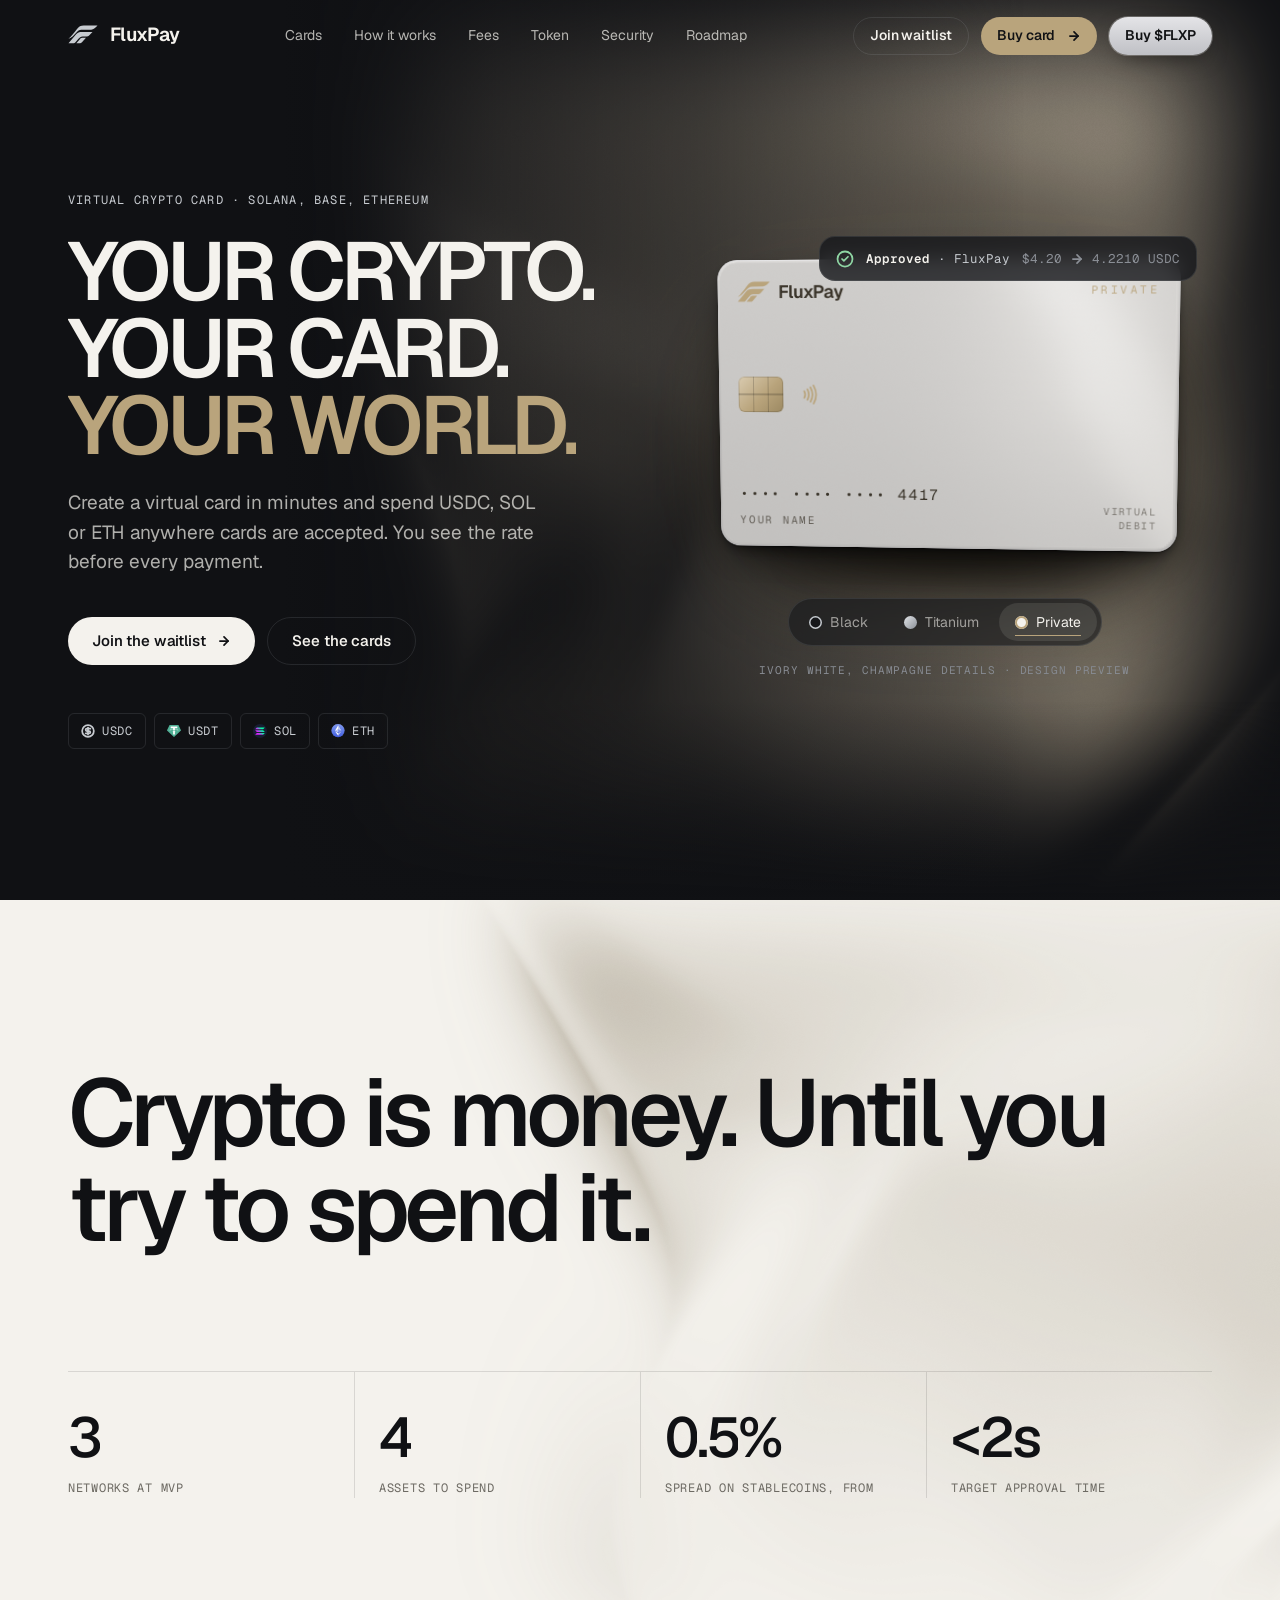
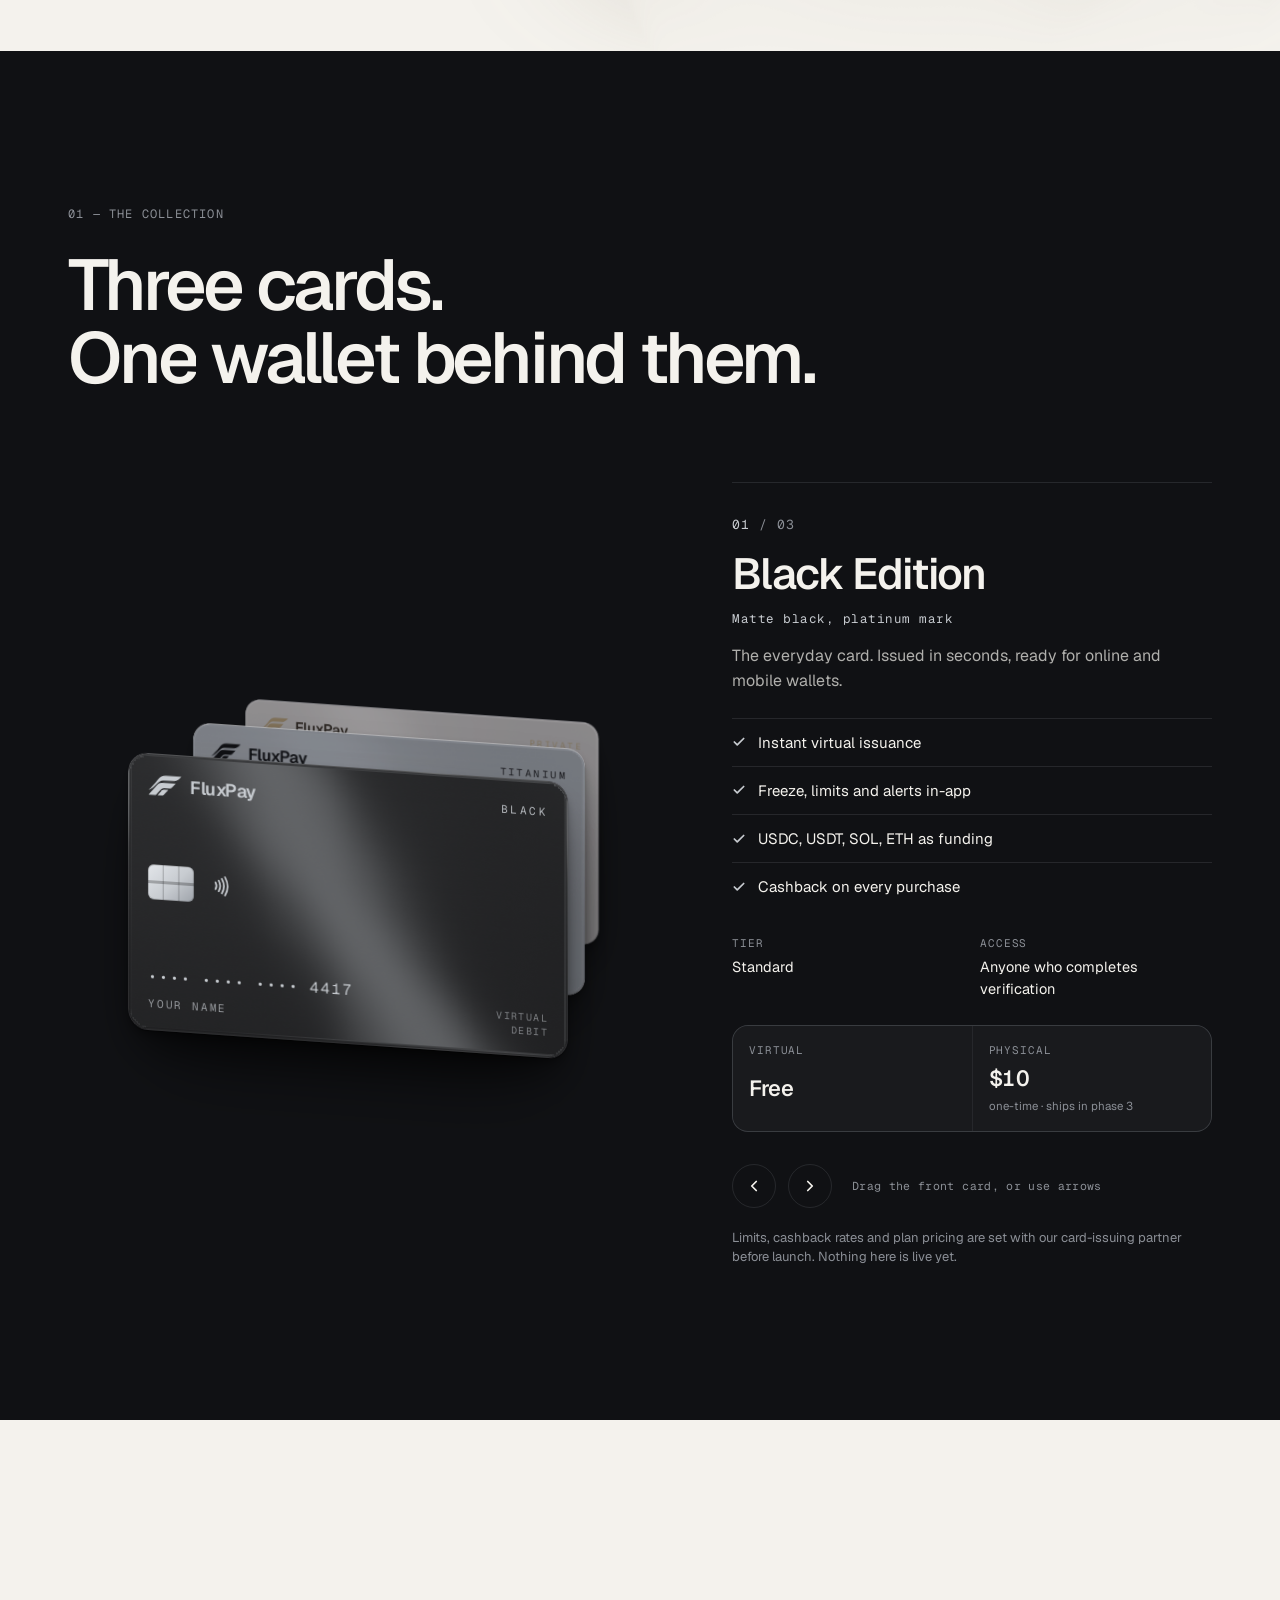
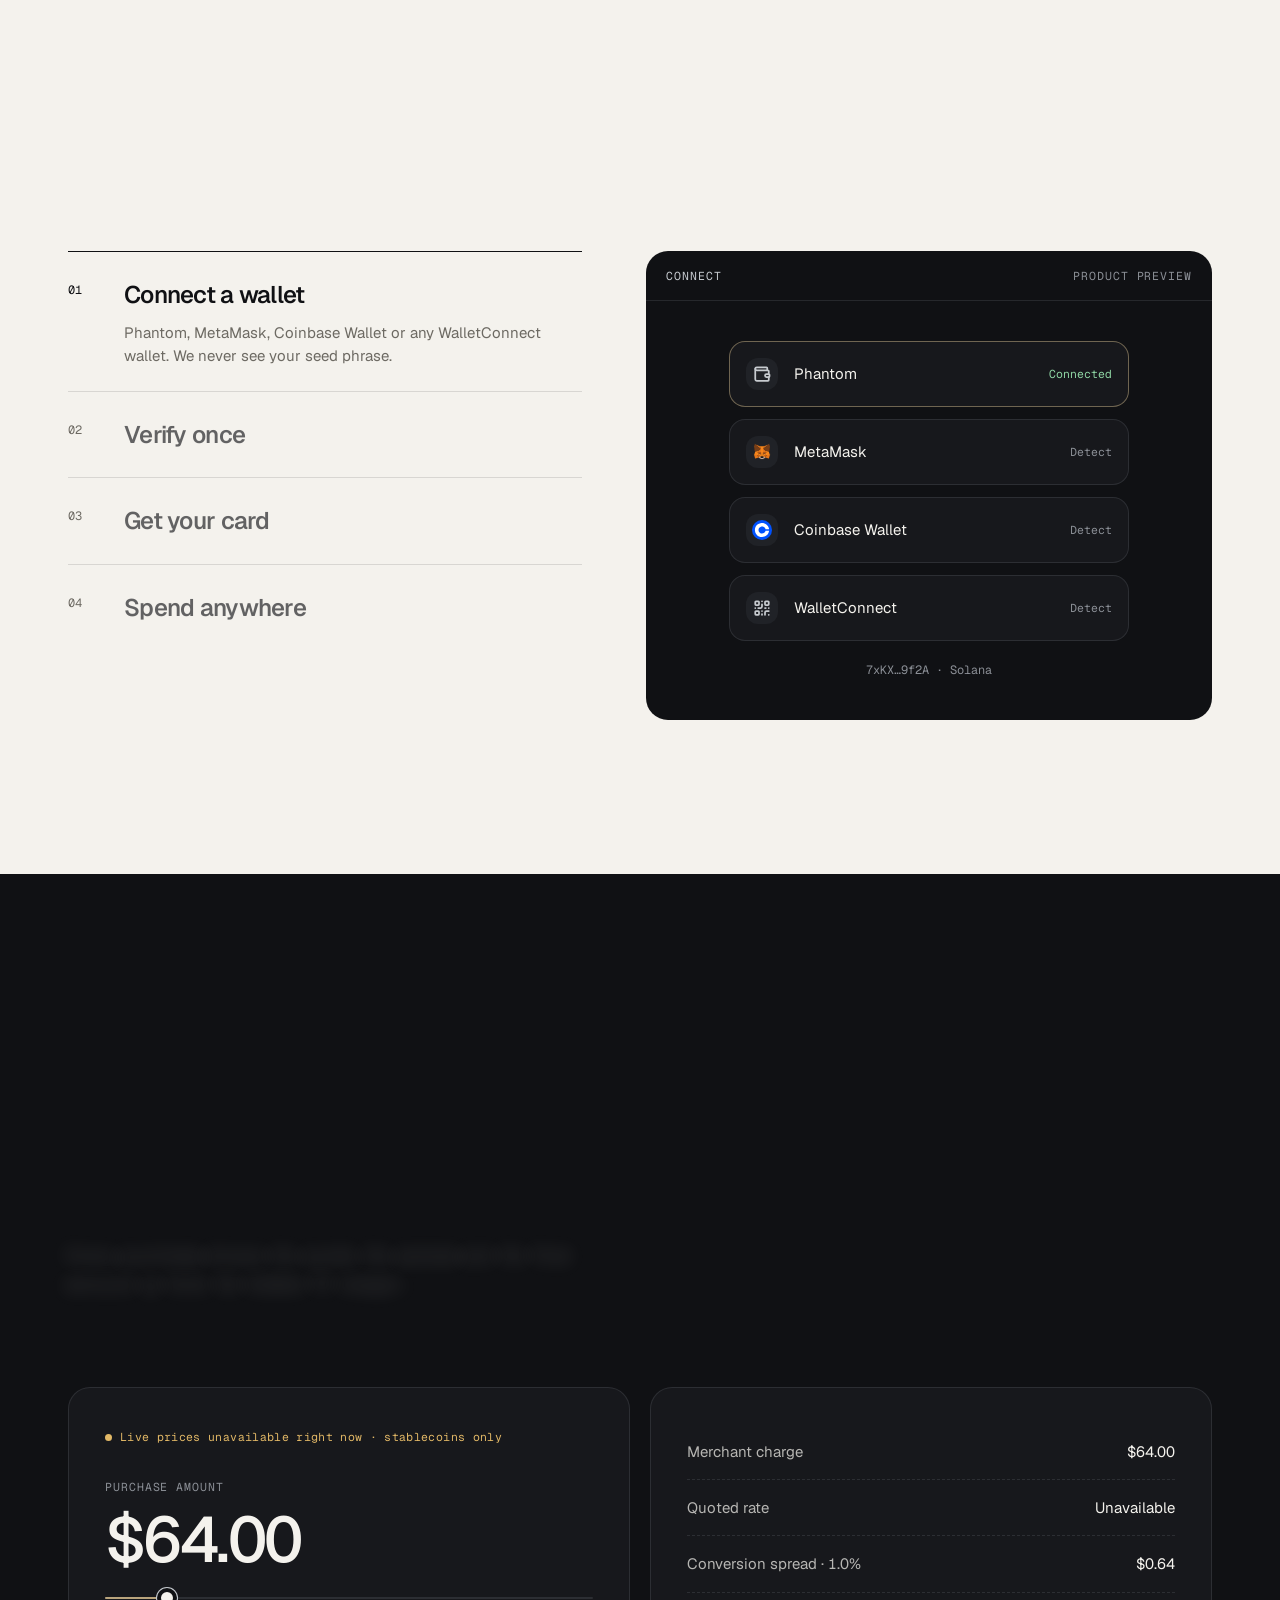
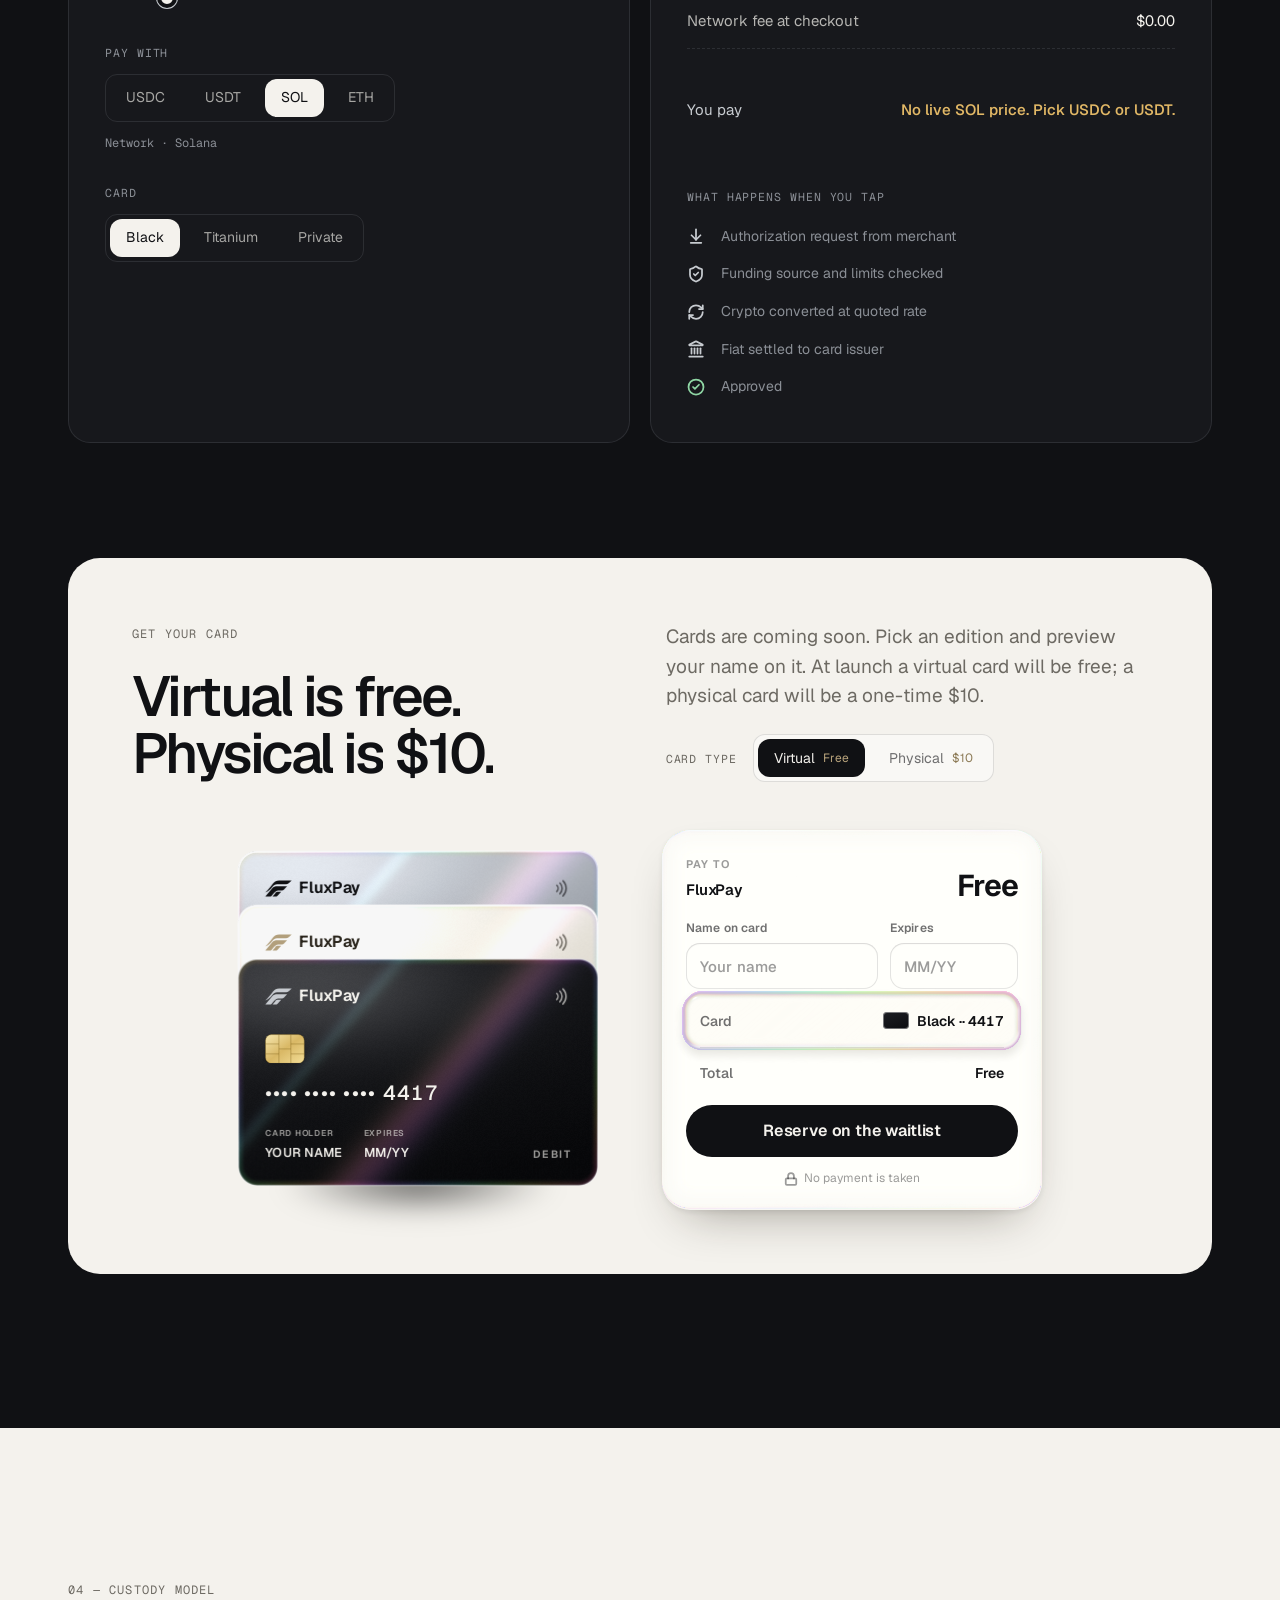
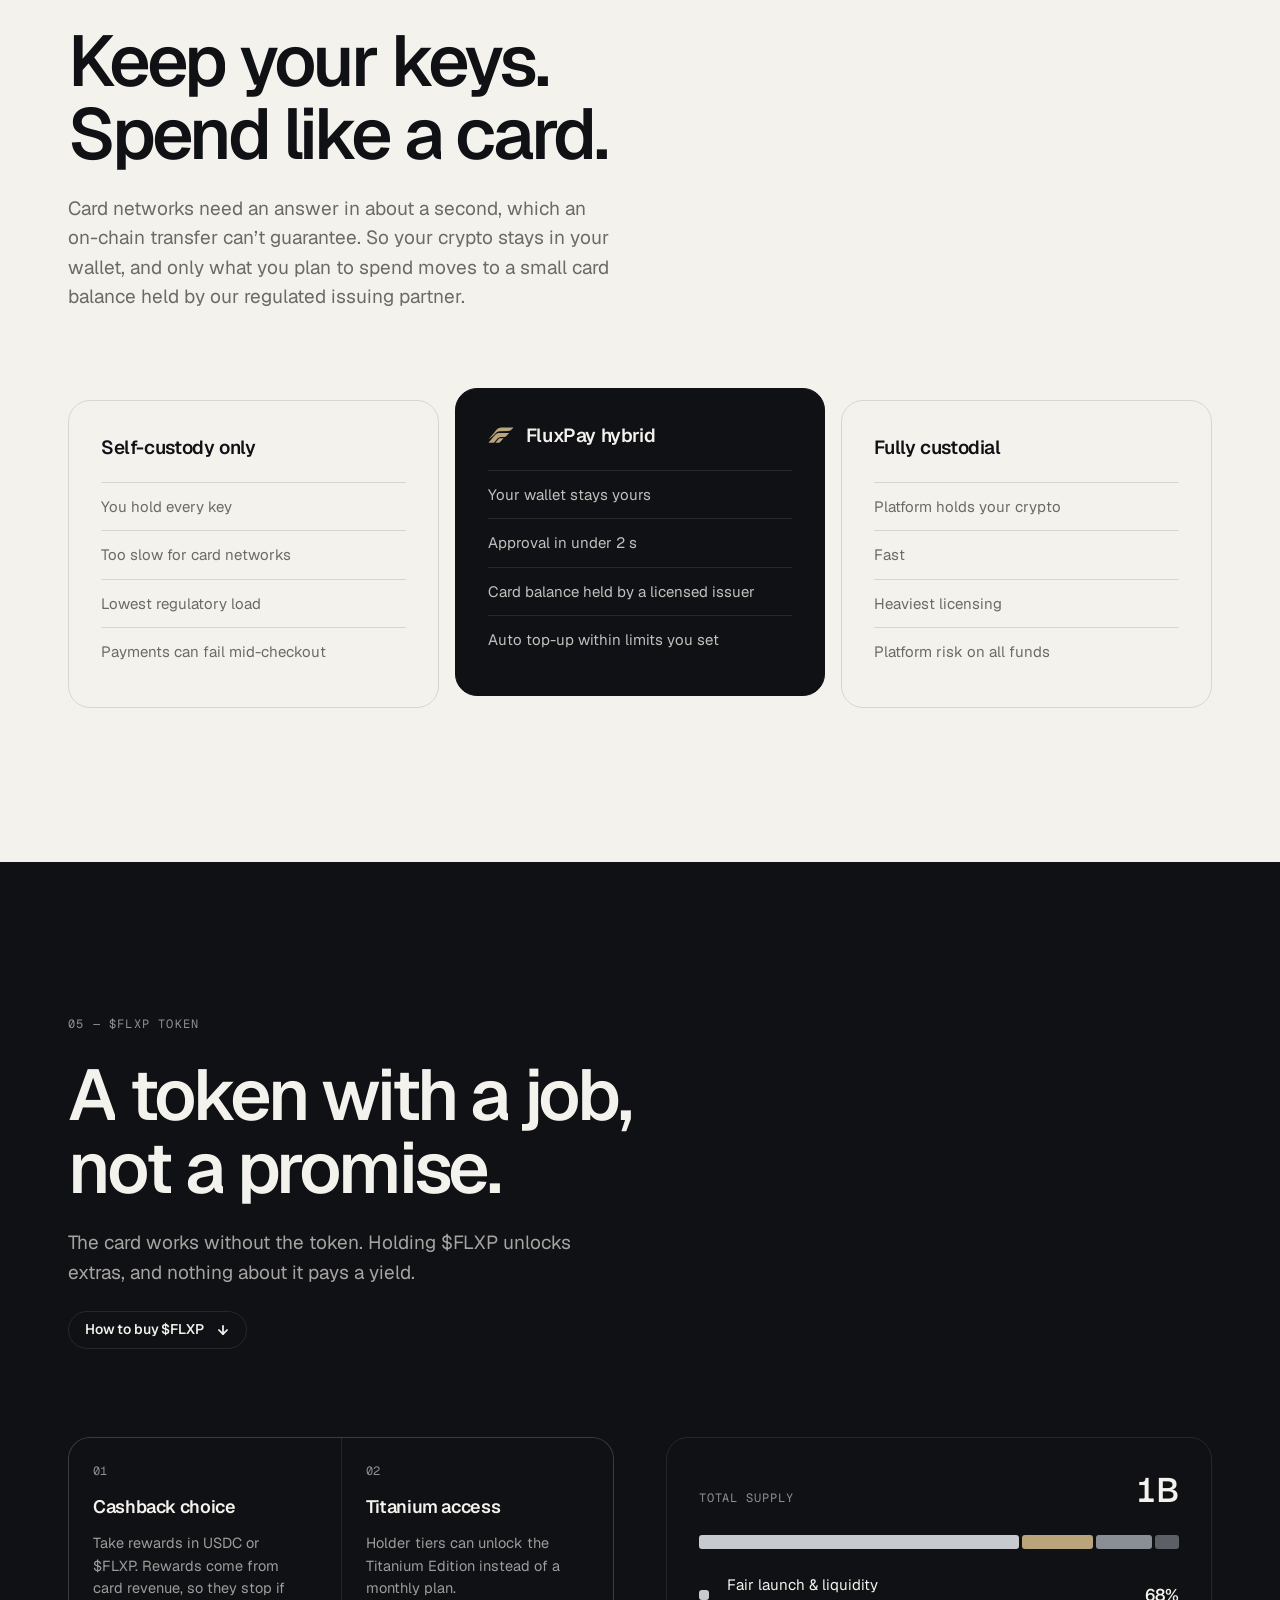
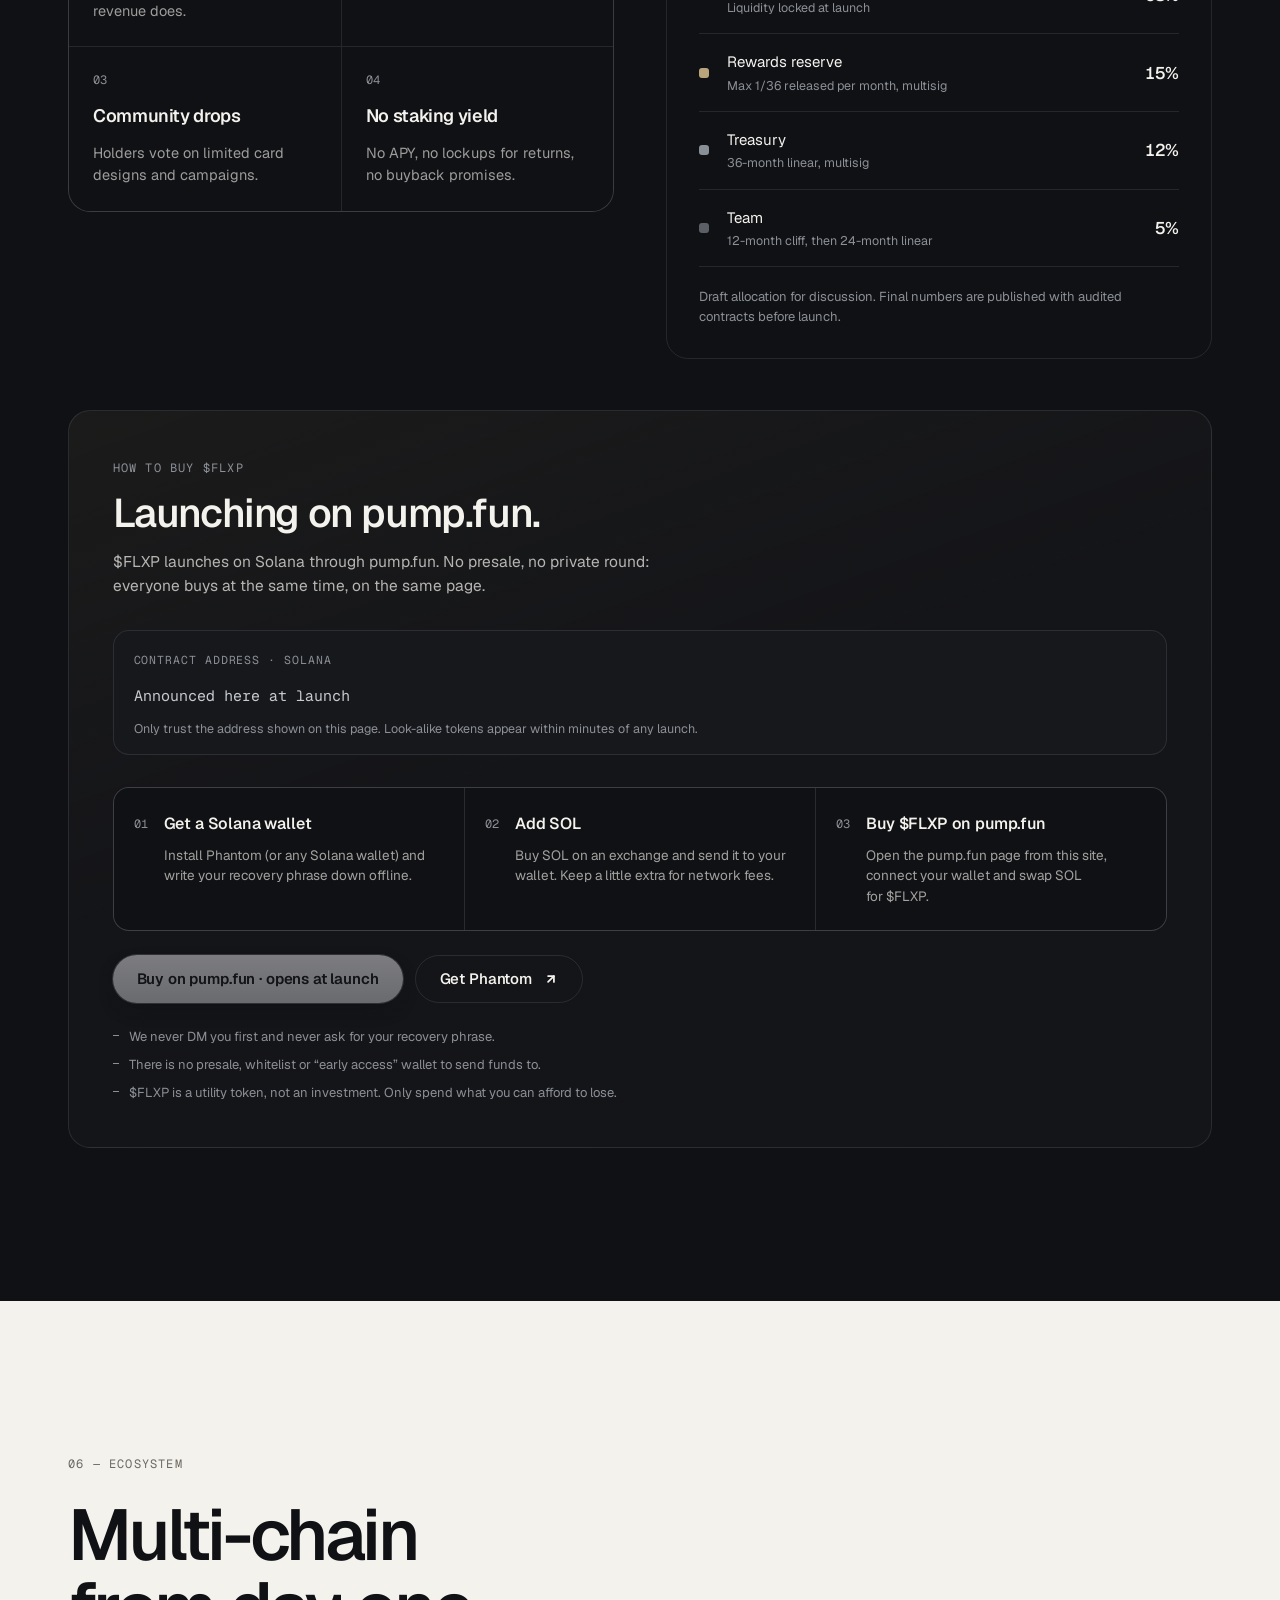
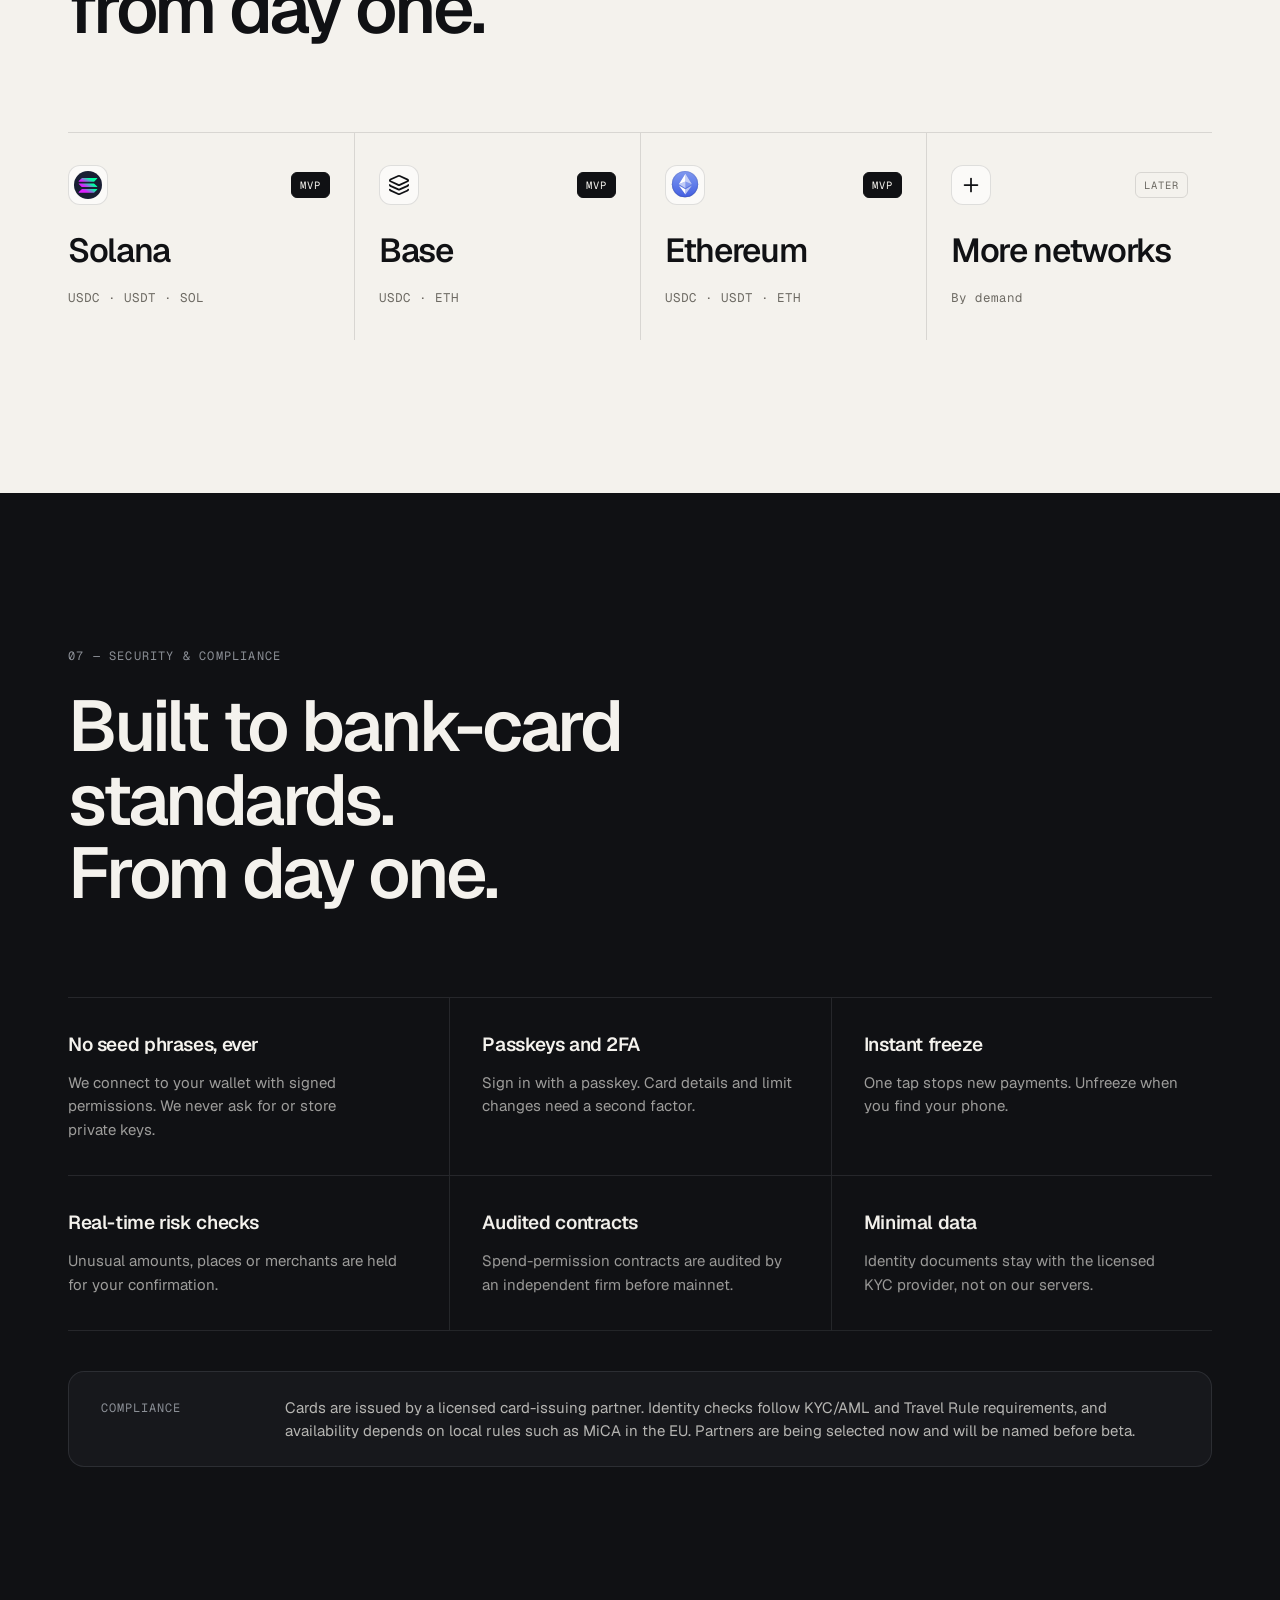
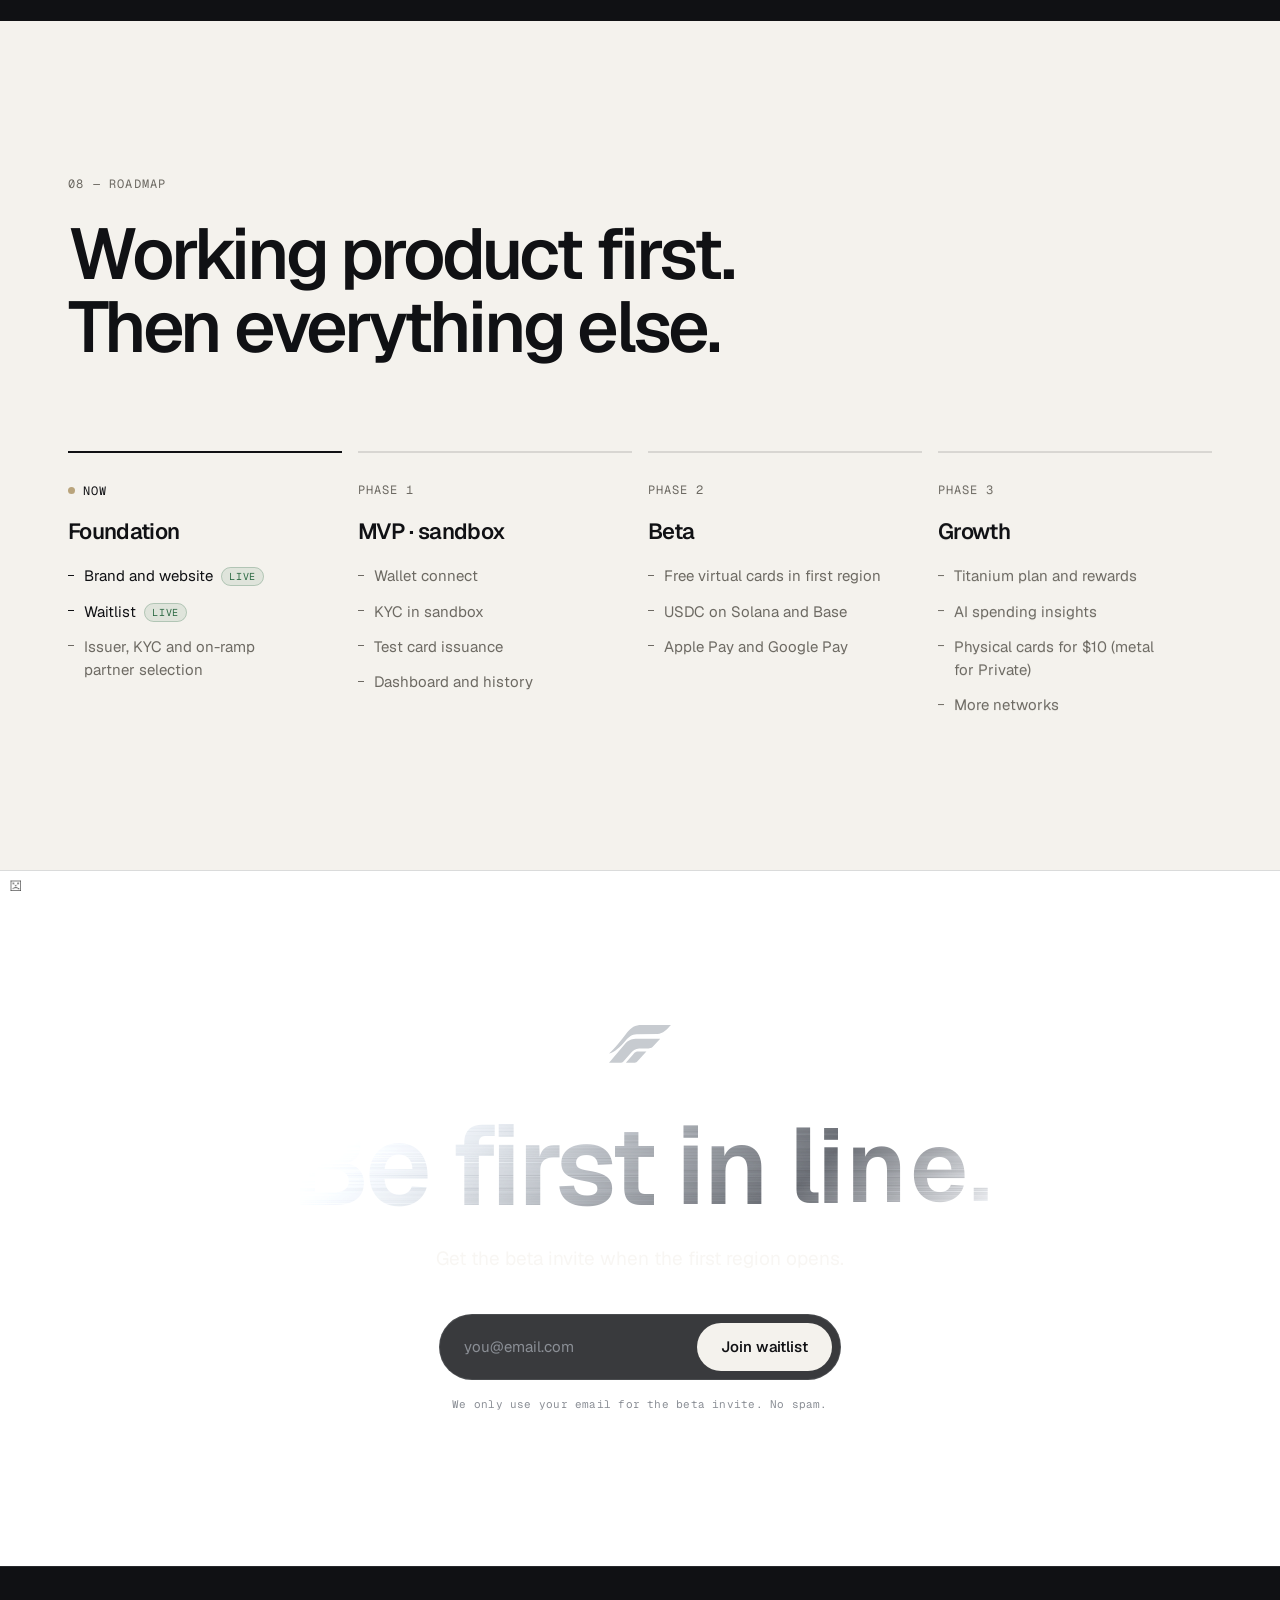
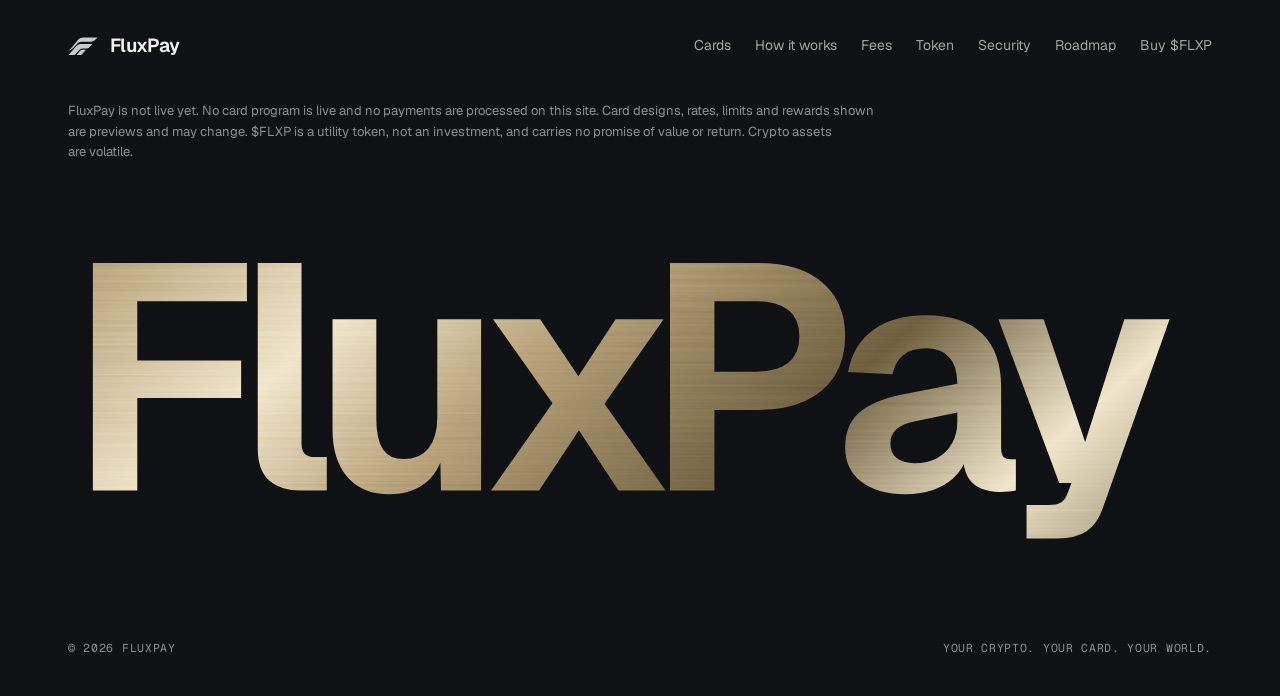
==== commit d5178c63: "Site build 2026-11-20T16:22Z" ====
--- a/index.html
+++ b/index.html
@@ -4,12 +4,33 @@
     <meta charset="UTF-8" />
     <meta name="viewport" content="width=device-width, initial-scale=1.0" />
     <meta name="theme-color" content="#101114" />
+    <title>FluxPay — Spend your crypto anywhere</title>
+    <meta name="description" content="A virtual card that lets you spend USDC, SOL or ETH anywhere cards are accepted, with the rate shown before every payment. Join the waitlist." />
+    <link rel="canonical" href="https://fluxpay-card.github.io/" />
+
     <link rel="icon" type="image/svg+xml" href="./favicon.svg" />
+    <link rel="icon" type="image/png" sizes="32x32" href="./favicon-32.png" />
+    <link rel="apple-touch-icon" href="./apple-touch-icon.png" />
+    <link rel="manifest" href="./site.webmanifest" />
+
+    <meta property="og:type" content="website" />
+    <meta property="og:site_name" content="FluxPay" />
+    <meta property="og:title" content="FluxPay — Spend your crypto anywhere" />
+    <meta property="og:description" content="A virtual card that lets you spend crypto anywhere cards are accepted. See the rate before every payment." />
+    <meta property="og:url" content="https://fluxpay-card.github.io/" />
+    <meta property="og:image" content="https://fluxpay-card.github.io/og.png" />
+    <meta property="og:image:width" content="1200" />
+    <meta property="og:image:height" content="630" />
+    <meta property="og:image:alt" content="FluxPay logo with the line: Spend your crypto anywhere cards work." />
+    <meta name="twitter:card" content="summary_large_image" />
+    <meta name="twitter:title" content="FluxPay — Spend your crypto anywhere" />
+    <meta name="twitter:description" content="A virtual card that lets you spend crypto anywhere cards are accepted. See the rate before every payment." />
+    <meta name="twitter:image" content="https://fluxpay-card.github.io/og.png" />
+
+    <link rel="preconnect" href="https://api.coingecko.com" crossorigin />
     <link rel="preload" href="./fonts/Geist-Variable.woff2" as="font" type="font/woff2" crossorigin />
-    <title>FluxPay — Spend your crypto anywhere</title>
-    <meta name="description" content="Create a virtual card and spend crypto anywhere cards are accepted. Pre-launch preview." />
-    <script type="module" crossorigin src="./assets/index-CR7KcVKt.js"></script>
-    <link rel="stylesheet" crossorigin href="./assets/index-CVR4oAU8.css">
+    <script type="module" crossorigin src="./assets/index-Ka26YXd9.js"></script>
+    <link rel="stylesheet" crossorigin href="./assets/index-BwdWyBIr.css">
   </head>
   <body>
     <div id="root"></div>
--- a/assets/index-BwdWyBIr.css
+++ b/assets/index-BwdWyBIr.css
@@ -0,0 +1 @@
+.plasma-container{position:relative;width:100%;height:100%;overflow:hidden}.plasma-canvas{position:absolute;top:0;right:0;bottom:0;left:0;display:block;width:100%;height:100%}.reflective-card{position:relative;box-sizing:border-box;width:var(--rc-width);height:var(--rc-height);max-width:100%;perspective:900px;color:var(--rc-ink);touch-action:pan-y;user-select:none;-webkit-user-select:none}.reflective-card__body{position:relative;box-sizing:border-box;width:100%;height:100%;overflow:hidden;border-radius:var(--rc-radius);background:var(--rc-base);box-shadow:var(--rc-shadow);transform:translate3d(0,var(--rc-lift, 0px),0) rotateX(var(--rc-rotate-x, 0deg)) rotateY(var(--rc-rotate-y, 0deg));opacity:var(--rc-presence, 1);isolation:isolate;will-change:transform}.reflective-card__canvas{position:absolute;top:0;right:0;bottom:0;left:0;display:block;width:100%;height:100%}.reflective-card__content{position:relative;z-index:1;box-sizing:border-box;display:flex;height:100%;flex-direction:column;padding:var(--rc-pad)}.reflective-card__rim{position:absolute;top:0;right:0;bottom:0;left:0;z-index:2;border-radius:inherit;box-shadow:inset 0 0 0 1px var(--rc-rim),inset 0 1px 0 var(--rc-rim-highlight);pointer-events:none}.reflective-card__media{position:absolute;top:0;left:0;width:1px;height:1px;opacity:0;pointer-events:none}.masked-heading{position:relative;width:100%;margin:0;padding:0;text-wrap:balance;-webkit-font-smoothing:antialiased}.masked-heading__measure{color:transparent}.masked-heading__word{display:inline-block;white-space:pre}.masked-heading__word:not(:last-child):after{content:" "}.masked-heading__baseline{display:inline-block;width:0;height:0}.masked-heading__defs{position:absolute;width:0;height:0;overflow:hidden}.masked-heading__reveal{position:absolute;top:0;right:0;bottom:0;left:0;display:block;pointer-events:none}.masked-heading__clip{position:absolute;top:0;right:0;bottom:0;left:0;display:block}.masked-heading__media{position:absolute;top:0;right:0;bottom:0;left:0;display:block;background:color-mix(in srgb,currentColor 10%,transparent);will-change:transform,filter}.masked-heading__tint{position:absolute;top:0;right:0;bottom:0;left:0;display:block;mix-blend-mode:color;pointer-events:none}.masked-heading__spot{position:absolute;top:0;right:0;bottom:0;left:0;display:block;pointer-events:none}.masked-heading__spot--tone{background:gray;mix-blend-mode:saturation}.masked-heading__spot--shade{background:#000;opacity:.55}.masked-heading__outline{position:absolute;top:0;right:0;bottom:0;left:0;width:100%;height:100%;overflow:visible;pointer-events:none;fill:none;stroke-linejoin:round}.masked-heading__source{display:block;width:100%;height:100%;object-fit:cover;-webkit-user-select:none;user-select:none;-webkit-user-drag:none}@font-face{font-family:Geist;src:url(../fonts/Geist-Variable.woff2) format("woff2");font-weight:100 900;font-display:swap}@font-face{font-family:Geist Mono;src:url(../fonts/GeistMono-Variable.woff2) format("woff2");font-weight:100 900;font-display:swap}:root{--obsidian: #101114;--obsidian-2: #17181c;--obsidian-3: #202227;--ivory: #f4f2ed;--ivory-2: #e9e6de;--champagne: #b9a47c;--platinum: #c7cbd0;--muted: #8b8f96;--muted-ink: #6d6a63;--line-d: rgba(199, 203, 208, .12);--line-l: rgba(16, 17, 20, .12);--ok: #8fd6a4;--amber: #e2b866;--ease-out: cubic-bezier(.16, 1, .3, 1);--ease-io: cubic-bezier(.65, 0, .35, 1);--spring: cubic-bezier(.34, 1.35, .64, 1);--sans: "Geist", ui-sans-serif, system-ui, -apple-system, "Segoe UI", sans-serif;--mono: "Geist Mono", ui-monospace, SFMono-Regular, Menlo, monospace;--gutter: clamp(16px, 4vw, 48px);--r-xs: 6px;--r-sm: 12px;--r-md: 16px;--r-lg: 22px;--r-xl: 32px;--shadow-1: 0 8px 24px -10px rgba(0, 0, 0, .7);--shadow-2: var(--shadow-2);--shadow-3: var(--shadow-3);--shadow-3-light: var(--shadow-3-light);--t-fast: .15s;--t-base: .22s;--t-slow: .3s;--max: 1240px}*,*:before,*:after{box-sizing:border-box}html{scroll-behavior:smooth;-webkit-text-size-adjust:100%}body{margin:0;background:var(--obsidian);color:var(--ivory);font-family:var(--sans);font-size:16px;line-height:1.55;-webkit-font-smoothing:antialiased;overflow-x:hidden}a{color:inherit;text-decoration:none}button,input{font:inherit;color:inherit}button{cursor:pointer;background:none;border:0;padding:0}svg{display:block}::selection{background:var(--champagne);color:var(--obsidian)}:focus-visible{outline:2px solid var(--champagne);outline-offset:3px;border-radius:var(--r-xs)}h1,h2,h3,h4,p{margin:0}h1,h2,h3,h4{text-wrap:balance}p,li{text-wrap:pretty}ul,ol{margin:0;padding:0;list-style:none}.wrap{width:100%;max-width:var(--max);margin:0 auto;padding:0 var(--gutter)}.mono{font-family:var(--mono)}.num,.stat-v,.amount-v,.alloc-supply,.alloc-v,.edition-price b,.tx-r,.vg-row small,.hero-toast,.rc-row,.rc-total{font-variant-numeric:tabular-nums}.logo{display:inline-flex;align-items:center;gap:12px}.logo svg{color:var(--platinum)}.logo-word{font-weight:640;font-size:19px;letter-spacing:-.03em}.btn{display:inline-flex;align-items:center;justify-content:center;gap:12px;height:48px;padding:0 24px;border-radius:999px;font-weight:550;font-size:15px;letter-spacing:-.01em;white-space:nowrap;transition:transform var(--t-base) var(--ease-out),background-color var(--t-base),border-color var(--t-base),color var(--t-base),opacity var(--t-base)}.btn:active{transform:scale(.97)}.btn-sm{height:38px;padding:0 16px;font-size:14px}.btn-ivory{background:var(--ivory);color:var(--obsidian)}.btn-ivory:hover{background:#fff}.btn-champ{background:var(--champagne);color:var(--obsidian)}.btn-champ:hover{background:#c8b48d}.btn-champ:disabled{opacity:.55;cursor:progress}.btn-line{border:1px solid var(--line-d)}.btn-line:hover{border-color:var(--platinum)}.btn .arrow{transition:transform var(--t-slow) var(--ease-out)}.btn:hover .arrow{transform:translate(3px)}.btn.wide{width:100%}.pill{display:inline-flex;align-items:center;gap:8px;height:28px;padding:0 12px;border:1px solid var(--line-d);border-radius:999px;font-size:11px;letter-spacing:.08em;text-transform:uppercase;color:var(--platinum)}.dot{width:7px;height:7px;border-radius:50%;background:var(--champagne);display:inline-block;flex:none}.dot.amber{background:var(--amber)}.reveal{opacity:0;transform:translateY(16px);transition:opacity .6s var(--ease-out),transform .6s var(--ease-out);transition-delay:calc(var(--i, 0) * 70ms)}.reveal.in{opacity:1;transform:none}.split .line{display:block}.split .w{display:inline-block;overflow:hidden;vertical-align:top;padding-bottom:.08em;margin-bottom:-.08em}.split .w>span{display:inline-block;transform:translateY(108%);transition:transform .9s var(--ease-out);transition-delay:calc(var(--i, 0) * 60ms + var(--d, 0ms))}.split.in .w>span{transform:none}@media(prefers-reduced-motion:reduce){html{scroll-behavior:auto}*,*:before,*:after{animation-duration:.001ms!important;animation-iteration-count:1!important;transition-duration:.001ms!important;transition-delay:0ms!important}.reveal,.split .w>span{opacity:1;transform:none}}.nav{position:fixed;inset:0 0 auto;z-index:50;transition:background-color var(--t-slow) var(--ease-out),border-color var(--t-slow);border-bottom:1px solid transparent}.nav.scrolled{background:#101114c7;backdrop-filter:blur(14px) saturate(140%);-webkit-backdrop-filter:blur(14px) saturate(140%);border-color:var(--line-d)}.nav-in{display:flex;align-items:center;justify-content:space-between;height:72px;gap:24px}.nav-links{display:flex;gap:32px;font-size:14px;color:#f4f2edb8}.nav-links a{transition:color .2s;white-space:nowrap}@media(min-width:961px)and (max-width:1180px){.nav-in{gap:16px}.nav-links{gap:16px;font-size:13.5px}.nav-cta .pill{display:none}}.nav-links a:hover{color:var(--champagne)}.nav-cta{display:flex;align-items:center;gap:12px}.burger{display:none;width:40px;height:40px;border-radius:50%;border:1px solid var(--line-d);position:relative}.burger span{position:absolute;left:12px;right:12px;height:1.5px;background:var(--ivory);transition:transform var(--t-slow) var(--ease-out)}.burger span:first-child{top:16px}.burger span:last-child{top:22px}.nav.open .burger span:first-child{transform:translateY(3px) rotate(45deg)}.nav.open .burger span:last-child{transform:translateY(-3px) rotate(-45deg)}@media(max-width:960px){.nav-links{position:fixed;inset:72px 0 auto;flex-direction:column;gap:0;padding:8px var(--gutter) 24px;background:#101114f7;border-bottom:1px solid var(--line-d);transform:translateY(-8px);opacity:0;pointer-events:none;transition:opacity var(--t-slow) var(--ease-out),transform var(--t-slow) var(--ease-out)}.nav-links a{padding:16px 0;border-bottom:1px solid var(--line-d);font-size:17px;color:var(--ivory)}.nav.open .nav-links{opacity:1;transform:none;pointer-events:auto}.nav.open{background:#101114f7}.burger{display:block}.nav-cta .pill{display:none}}@media(max-width:420px){.nav-cta .btn{display:none}}.section{position:relative;padding:clamp(88px,12vw,160px) 0}.section.dark{background:var(--obsidian);color:var(--ivory)}.section.ivory{background:var(--ivory);color:var(--obsidian)}.sec-head{max-width:760px;margin-bottom:clamp(48px,7vw,88px)}.sec-head h2,.cta h2{font-size:clamp(36px,5.6vw,72px);line-height:1.02;letter-spacing:-.045em;font-weight:560}.eyebrow{font-family:var(--mono);font-size:12px;letter-spacing:.1em;text-transform:uppercase;color:var(--muted);text-wrap:balance;margin-bottom:24px}.ivory .eyebrow{color:var(--muted-ink)}.lede{margin-top:24px;font-size:clamp(17px,1.6vw,19px);color:#f4f2eda8;max-width:560px}.ivory .lede,.lede.dark-ink{color:var(--muted-ink)}.fineprint{margin-top:20px;font-size:13px;color:var(--muted);line-height:1.5}.ivory .fineprint{color:var(--muted-ink)}.hero{position:relative;min-height:100svh;display:flex;align-items:center;padding:120px 0 80px;overflow:hidden}.hero-bg{position:absolute;top:-10%;right:-5%;bottom:-10%;left:20%;z-index:0}.hero:after{content:"";position:absolute;top:0;right:0;bottom:0;left:0;z-index:0;pointer-events:none;background:linear-gradient(90deg,var(--obsidian) 22%,rgba(16,17,20,.55) 55%,rgba(16,17,20,0) 80%),linear-gradient(0deg,var(--obsidian) 0%,rgba(16,17,20,0) 22%)}.hero-in{position:relative;z-index:1;display:grid;grid-template-columns:1.05fr 1fr;gap:48px;align-items:center}.eyebrow.light{color:var(--platinum)}.hero h1{font-size:clamp(40px,min(6.4vw,11vh),104px);line-height:.94;letter-spacing:-.055em;font-weight:600;text-transform:uppercase}.hero h1 .line{white-space:nowrap}.hero h1 .line:last-child .w>span{color:var(--champagne)}.hero-sub{margin-top:24px;font-size:clamp(17px,1.5vw,19px);color:#f4f2edb3;max-width:470px}.hero-actions{margin-top:40px;display:flex;gap:12px;flex-wrap:wrap}.hero-assets{margin-top:48px;display:flex;gap:8px;flex-wrap:wrap}.hero-assets span{display:inline-flex;align-items:center;gap:7px;font-size:12px;letter-spacing:.06em;padding:8px 12px;border:1px solid var(--line-d);border-radius:var(--r-xs);color:var(--platinum)}.hero-card{position:relative;display:grid;justify-items:center;gap:0}.hero-toast{position:relative;margin-top:24px;display:flex;align-items:center;gap:12px;padding:12px 16px;border-radius:var(--r-md);background:#17181cd1;border:1px solid var(--line-d);backdrop-filter:blur(10px);-webkit-backdrop-filter:blur(10px);font-size:12.5px;color:var(--platinum);animation:toastIn .7s var(--spring) 1.6s both}.hero-toast b{color:var(--ivory);font-weight:600}.hero-toast-r{display:inline-flex;align-items:center;gap:8px;color:var(--muted)}.hero-toast-ok{color:var(--ok);flex:none}@keyframes toastIn{0%{opacity:0;transform:translateY(14px) scale(.96)}to{opacity:1;transform:none}}.hero-card-note{margin-top:12px;font-size:11px;letter-spacing:.08em;text-transform:uppercase;color:var(--muted)}@media(max-width:960px){.hero-in{grid-template-columns:1fr;gap:64px}.hero-bg{top:30%;right:-30%;bottom:-10%;left:-30%}.hero:after{background:linear-gradient(180deg,var(--obsidian) 30%,rgba(16,17,20,.3) 70%,var(--obsidian) 100%)}.hero-toast{font-size:11.5px}.hero-toast-r{display:none}}.face{position:relative;height:100%;display:flex;flex-direction:column;justify-content:space-between;color:var(--face-ink);padding:2px 4px}.face-top,.face-bot,.face-mid{display:flex;justify-content:space-between;align-items:center}.face-bot{align-items:flex-end}.face-brand{display:inline-flex;align-items:center;gap:8px;font-weight:620;font-size:clamp(14px,2.4vw,18px);letter-spacing:-.03em}.face-code{font-family:var(--mono);font-size:clamp(9px,1.5vw,11px);letter-spacing:.22em;color:var(--face-detail);opacity:.9}.face-mid{justify-content:flex-start;gap:16px}.face-chip{width:clamp(36px,7vw,46px);aspect-ratio:1.3;border-radius:var(--r-xs);background:linear-gradient(90deg,transparent 32%,rgba(0,0,0,.18) 32% 34%,transparent 34% 66%,rgba(0,0,0,.18) 66% 68%,transparent 68%),linear-gradient(0deg,transparent 46%,rgba(0,0,0,.18) 46% 54%,transparent 54%),linear-gradient(135deg,#d9cbb0,#b9a47c 55%,#9c8962);box-shadow:inset 0 0 0 1px #00000026}.face-black .face-chip{background:linear-gradient(90deg,transparent 32%,rgba(0,0,0,.25) 32% 34%,transparent 34% 66%,rgba(0,0,0,.25) 66% 68%,transparent 68%),linear-gradient(0deg,transparent 46%,rgba(0,0,0,.25) 46% 54%,transparent 54%),linear-gradient(135deg,#e3e6ea,#c7cbd0 55%,#9ea3aa)}.face-titanium .face-chip{background:linear-gradient(90deg,transparent 32%,rgba(0,0,0,.2) 32% 34%,transparent 34% 66%,rgba(0,0,0,.2) 66% 68%,transparent 68%),linear-gradient(0deg,transparent 46%,rgba(0,0,0,.2) 46% 54%,transparent 54%),linear-gradient(135deg,#5a5d63,#2c2e33)}.face-num{font-family:var(--mono);font-size:clamp(11px,2vw,15px);letter-spacing:.12em}.face-name{margin-top:8px;font-family:var(--mono);font-size:clamp(9px,1.5vw,11px);letter-spacing:.16em;opacity:.7}.face-net{font-family:var(--mono);font-size:clamp(8px,1.3vw,10px);letter-spacing:.14em;text-align:right;opacity:.55;line-height:1.4}.statement{padding-top:clamp(96px,13vw,180px)}.statement-text{font-size:clamp(40px,7.4vw,104px);line-height:1;letter-spacing:-.05em;font-weight:560;max-width:1100px}.statement-text span{transition:opacity .25s linear}.statement-foot{margin-top:clamp(64px,9vw,120px);display:grid;grid-template-columns:repeat(4,1fr);border-top:1px solid var(--line-l)}.stat{padding:32px 24px 0 0;display:grid;gap:8px}.stat+.stat{padding-left:24px;border-left:1px solid var(--line-l)}.stat-v{font-size:clamp(36px,4.4vw,56px);letter-spacing:-.04em;font-weight:520;line-height:1}.stat-l{font-size:12px;letter-spacing:.06em;text-transform:uppercase;color:var(--muted-ink)}@media(max-width:760px){.statement-foot{grid-template-columns:1fr 1fr}.stat:nth-child(3){padding-left:0;border-left:0}.stat:nth-child(n+3){border-top:1px solid var(--line-l);margin-top:24px}}.collection-grid{display:grid;grid-template-columns:1.25fr 1fr;gap:clamp(32px,5vw,72px);align-items:center}.swap-box{height:clamp(300px,46vw,540px)}.swap-card{width:100%;height:100%}.swap-card .reflective-card{width:100%!important;height:100%!important}.swap-card .reflective-card__body{box-shadow:none}.edition-panel{border-top:1px solid var(--line-d);padding-top:32px}.edition-index{font-size:13px;color:var(--platinum);font-variant-numeric:tabular-nums;letter-spacing:.08em}.edition-index span{color:var(--muted)}.edition-body{margin-top:16px;animation:panelIn .6s var(--ease-out) both}@keyframes panelIn{0%{opacity:0;transform:translateY(10px)}to{opacity:1;transform:none}}.edition-body h3{font-size:clamp(30px,3.4vw,44px);letter-spacing:-.04em;font-weight:560;line-height:1.05}.edition-finish{margin-top:12px;font-size:12.5px;letter-spacing:.04em;color:var(--platinum)}.edition-pitch{margin-top:16px;color:#f4f2edb3;max-width:440px}.edition-perks{margin-top:24px;display:grid;gap:0}.edition-perks li{padding:12px 0;border-top:1px solid var(--line-d);font-size:15px;display:flex;gap:12px;align-items:center;animation:panelIn .5s var(--ease-out) both;animation-delay:calc(var(--i) * 60ms + 80ms)}.perk-ico{color:var(--platinum);flex:none}.edition-meta{margin:24px 0 0;display:grid;grid-template-columns:1fr 1fr;gap:16px}.edition-meta dt{font-family:var(--mono);font-size:11px;letter-spacing:.08em;text-transform:uppercase;color:var(--muted)}.edition-meta dd{margin:4px 0 0;font-size:14.5px}.edition-ctrl{margin-top:32px;display:flex;align-items:center;gap:12px}.icon-btn{width:44px;height:44px;border-radius:50%;border:1px solid var(--line-d);display:grid;place-items:center;transition:border-color var(--t-base),transform var(--t-fast) var(--ease-out)}.icon-btn:hover{border-color:var(--platinum)}.icon-btn:active{transform:scale(.94)}.hint{margin-left:8px;font-size:11.5px;color:var(--muted);letter-spacing:.03em}@media(max-width:960px){.collection-grid{grid-template-columns:1fr}.swap-box{height:clamp(260px,78vw,440px)}}.how-grid{display:grid;grid-template-columns:1fr 1.1fr;gap:clamp(28px,5vw,72px);align-items:start}.how-steps{display:grid}.how-steps button{width:100%;text-align:left;display:grid;grid-template-columns:48px 1fr;column-gap:8px;padding:24px 0;border-top:1px solid var(--line-l);position:relative}.how-n{font-size:12px;color:var(--muted-ink);padding-top:5px}.how-t{font-size:clamp(20px,2vw,24px);font-weight:560;letter-spacing:-.03em;color:#101114a3;transition:color var(--t-slow)}.how-d{grid-column:2;max-height:0;overflow:hidden;opacity:0;color:var(--muted-ink);font-size:15px;transition:max-height var(--t-slow) var(--ease-out),opacity var(--t-slow),margin var(--t-slow)}.how-steps li.on .how-t,.how-steps li.on .how-n{color:var(--obsidian)}.how-steps li.on .how-d{max-height:120px;opacity:1;margin-top:8px}.how-bar{position:absolute;left:0;right:0;top:-1px;height:1px;overflow:hidden}.how-bar span{display:block;height:100%;width:100%;background:var(--obsidian);transform:scaleX(0);transform-origin:left}.how-steps li.on .how-bar span{animation:bar linear forwards}@keyframes bar{to{transform:scaleX(1)}}.how-stage{background:var(--obsidian);color:var(--ivory);border-radius:var(--r-lg);overflow:hidden;min-height:400px;display:flex;flex-direction:column;box-shadow:var(--shadow-3-light)}.how-stage-head{display:flex;justify-content:space-between;padding:16px 20px;border-bottom:1px solid var(--line-d);font-size:11.5px;letter-spacing:.08em;text-transform:uppercase;color:var(--muted)}.how-stage-head span:first-child{color:var(--platinum)}.how-stage-body{flex:1;display:grid;place-items:center;padding:clamp(20px,4vw,40px)}.vg{width:100%;max-width:400px;display:grid;gap:12px}.vg-row{display:grid;grid-template-columns:auto 1fr auto;align-items:center;gap:16px;padding:16px;border-radius:var(--r-md);background:var(--obsidian-2);border:1px solid var(--line-d);font-size:15px;animation:rowIn .6s var(--spring) both;animation-delay:calc(var(--i, 0) * 70ms)}@keyframes rowIn{0%{opacity:0;transform:translateY(12px) scale(.98)}to{opacity:1;transform:none}}.vg-row.sel{border-color:#b9a47c8c}.vg-av{width:32px;height:32px;border-radius:var(--r-sm);background:var(--obsidian-3);display:grid;place-items:center;font-size:13px;font-weight:600;color:var(--platinum)}.vg-ok{font-size:11.5px;color:var(--ok)}.vg-muted{font-size:11.5px;color:var(--muted)}.vg-addr,.vg-note{font-size:12px;color:var(--muted);text-align:center;margin-top:8px;animation:rowIn .6s var(--ease-out) .35s both}.vg-tick{color:var(--muted);flex:none}.vg-tick.done{color:var(--ok)}.vg-tick.run{color:var(--platinum);animation:spin 1s linear infinite}.vg-av img{border-radius:var(--r-xs)}@keyframes spin{to{transform:rotate(360deg)}}.mini-card{aspect-ratio:1.586;width:100%;border-radius:var(--r-md);padding:20px;display:flex;flex-direction:column;justify-content:space-between;background:linear-gradient(140deg,#1d1e23,#0c0d10);border:1px solid var(--line-d);color:var(--platinum);font-size:13px;letter-spacing:.12em;animation:cardIn .9s var(--spring) both}@keyframes cardIn{0%{opacity:0;transform:translateY(24px) rotateX(18deg) scale(.94)}to{opacity:1;transform:none}}.vg-row.tx small,.tx-r small{display:block;font-size:11px;color:var(--muted);margin-top:2px}.tx-r{text-align:right;font-variant-numeric:tabular-nums}.st-approved{color:var(--ok)!important}.st-pending{color:var(--amber)!important}@media(max-width:960px){.how-grid{grid-template-columns:1fr}.how-stage{min-height:360px}}.slider{position:relative;height:28px;display:flex;align-items:center;cursor:pointer;touch-action:none}.slider-track{position:relative;width:100%;height:2px;border-radius:2px;background:var(--line-d);overflow:hidden}.slider-fill{position:absolute;inset:0 auto 0 0;width:var(--pct);background:var(--champagne)}.slider-thumb{position:absolute;left:var(--pct);top:50%;width:20px;height:20px;margin:-10px 0 0 -10px;border-radius:50%;background:var(--ivory);border:4px solid var(--obsidian);box-shadow:0 0 0 1px var(--platinum);transition:transform .2s var(--ease-out),box-shadow .2s}.slider:hover .slider-thumb{box-shadow:0 0 0 1px var(--platinum),0 0 0 6px #b9a47c2e}.slider:active .slider-thumb{transform:scale(1.12);cursor:grabbing}.slider-thumb:focus-visible{outline:2px solid var(--champagne);outline-offset:3px;border-radius:50%}.skel{display:inline-block;vertical-align:middle;border-radius:var(--r-xs);background:linear-gradient(90deg,#c7cbd014 25%,#c7cbd02e,#c7cbd014 75%);background-size:200% 100%;animation:skel 1.4s ease-in-out infinite}.skel-text{width:128px;height:1em}.skel-total{width:180px;height:.9em;border-radius:var(--r-sm)}@keyframes skel{0%{background-position:200% 0}to{background-position:-200% 0}}.rc-unavail{font-size:15px;letter-spacing:0;color:var(--amber)}.sim-grid{display:grid;grid-template-columns:1fr 1fr;gap:20px}.sim-panel,.sim-receipt{border:1px solid var(--line-d);border-radius:var(--r-lg);padding:clamp(22px,3vw,36px);background:var(--obsidian-2)}.sim-tag{display:inline-flex;align-items:center;gap:8px;font-size:11.5px;color:var(--amber);letter-spacing:.03em;margin-bottom:32px}.field{display:grid;gap:12px;margin-bottom:32px}.field:last-child{margin-bottom:0}.field-l{font-size:11.5px;letter-spacing:.08em;text-transform:uppercase;color:var(--muted)}.field-sub{font-size:12px;color:var(--muted)}.amount-v{font-size:clamp(44px,5vw,64px);letter-spacing:-.04em;font-weight:520;line-height:1}.seg{display:flex;flex-wrap:wrap;gap:8px;padding:4px;border:1px solid var(--line-d);border-radius:var(--r-sm);width:fit-content;max-width:100%}.seg button{height:38px;padding:0 16px;border-radius:var(--r-sm);font-size:14px;color:#f4f2eda6}.seg button:hover{color:var(--ivory)}.seg button.on{background:var(--ivory);color:var(--obsidian)}.rc-row{display:flex;justify-content:space-between;gap:16px;padding:16px 0;border-bottom:1px dashed var(--line-d);font-size:15px;color:#f4f2edb8}.rc-row .num{color:var(--ivory)}.rc-total{display:flex;justify-content:space-between;align-items:baseline;gap:12px;padding:24px 0;flex-wrap:wrap}.rc-total>span:first-child{font-size:15px;color:var(--platinum)}.rc-total .num{font-size:clamp(28px,3.2vw,38px);letter-spacing:-.03em;font-weight:540}.rc-total em{font-style:normal;color:var(--platinum);font-size:.6em;letter-spacing:0}.flow{margin-top:12px;display:grid;gap:0}.flow li{display:flex;align-items:center;gap:16px;padding:8px 0;font-size:14px;color:var(--muted);transition:color .3s}.flow-h{margin-top:32px;font-size:11.5px;letter-spacing:.08em;text-transform:uppercase;color:var(--muted)}.flow-ico{color:var(--platinum);flex:none}.flow li:last-child .flow-ico{color:var(--ok)}.flow li.now{color:var(--ivory)}.flow li.done{color:var(--platinum)}.flow li:last-child.done{color:var(--ok)}.flow-time{margin-top:12px;font-size:12px;color:var(--muted);min-height:18px}@media(max-width:860px){.sim-grid{grid-template-columns:1fr}}.custody-grid{display:grid;grid-template-columns:repeat(3,1fr);gap:16px}.custody-col{border:1px solid var(--line-l);border-radius:var(--r-lg);padding:32px}.custody-col.mine{background:var(--obsidian);color:var(--ivory);border-color:var(--obsidian);transform:translateY(-12px)}.custody-h{display:flex;align-items:center;gap:12px;font-size:19px;font-weight:580;letter-spacing:-.02em;margin-bottom:20px;min-height:26px}.custody-col li{padding:12px 0;border-top:1px solid var(--line-l);font-size:15px;color:var(--muted-ink)}.custody-col.mine li{border-color:var(--line-d);color:#f4f2edc7}@media(max-width:860px){.custody-grid{grid-template-columns:1fr}.custody-col.mine{transform:none}}.token-grid{display:grid;grid-template-columns:1fr 1fr;gap:clamp(28px,4vw,56px);align-items:start}.token-utils{display:grid;grid-template-columns:1fr 1fr;gap:1px;background:var(--line-d);border:1px solid var(--line-d);border-radius:var(--r-lg);overflow:hidden}.util{background:var(--obsidian);padding:24px;display:grid;gap:12px;align-content:start}.util-n{font-size:12px;color:var(--muted)}.util h3{font-size:18px;font-weight:580;letter-spacing:-.02em}.util p{font-size:14.5px;color:#f4f2ed9e}.token-alloc{border:1px solid var(--line-d);border-radius:var(--r-lg);padding:clamp(22px,3vw,32px)}.alloc-head{display:flex;justify-content:space-between;align-items:baseline;gap:12px;flex-wrap:wrap}.alloc-head .mono{font-size:12px;letter-spacing:.08em;text-transform:uppercase;color:var(--muted)}.alloc-supply{font-size:clamp(26px,3vw,34px);letter-spacing:-.03em;font-weight:540}.alloc-bar{display:flex;gap:3px;height:14px;margin:24px 0 8px}.alloc-bar span{width:var(--w);border-radius:3px;transform:scaleX(0);transform-origin:left;transition:transform .9s var(--ease-out);transition-delay:calc(var(--i) * 80ms + .2s)}.token-alloc.in .alloc-bar span{transform:none}.alloc-list li{display:grid;grid-template-columns:12px 1fr auto;gap:16px;align-items:center;padding:16px 0;border-bottom:1px solid var(--line-d)}.sw{width:10px;height:10px;border-radius:3px}.alloc-n{font-size:15px}.alloc-n small{display:block;font-size:12.5px;color:var(--muted);margin-top:2px}.alloc-v{font-size:17px;font-weight:540}.tok-buy-link{margin-top:24px}.token-buy{margin-top:clamp(28px,4vw,56px);border:1px solid var(--line-d);border-radius:var(--r-lg);padding:clamp(22px,3.4vw,44px);background:linear-gradient(160deg,#b9a47c12,#17181c99 45%);scroll-margin-top:96px}.tb-head{display:flex;justify-content:space-between;align-items:flex-start;gap:20px}.tb-kicker{font-size:12px;letter-spacing:.1em;text-transform:uppercase;color:var(--muted)}.tb-head h3{margin-top:12px;font-size:clamp(26px,3.4vw,40px);font-weight:560;letter-spacing:-.035em;line-height:1.05}.tb-head p{margin-top:16px;max-width:560px;color:#f4f2edb8;font-size:15.5px;line-height:1.55}.tb-status{flex:none}.dot.green{background:#5fbf85;box-shadow:0 0 0 4px #5fbf8526}.tb-ca{margin-top:32px;padding:16px 20px;border-radius:var(--r-md);background:var(--obsidian-2);border:1px solid var(--line-d)}.tb-label{font-size:11.5px;letter-spacing:.08em;text-transform:uppercase;color:var(--muted)}.tb-ca-row{margin-top:12px;display:flex;align-items:center;justify-content:space-between;gap:12px}.tb-addr{font-family:var(--mono);font-size:15px;color:var(--ivory);overflow-wrap:anywhere;-webkit-user-select:all;user-select:all}.tb-addr.pending{color:var(--platinum);-webkit-user-select:none;user-select:none}.tb-warn{margin-top:12px;font-size:12.5px;color:var(--muted)}.tb-steps{margin-top:32px;display:grid;grid-template-columns:repeat(3,1fr);gap:1px;background:var(--line-d);border:1px solid var(--line-d);border-radius:var(--r-md);overflow:hidden;counter-reset:none}.tb-steps li{display:flex;gap:16px;padding:24px 20px;background:var(--obsidian)}.tb-n{font-size:12px;color:var(--muted);padding-top:3px}.tb-steps h4{font-size:16px;font-weight:560;letter-spacing:-.01em}.tb-steps p{margin-top:8px;font-size:13.5px;line-height:1.5;color:#f4f2eda3}.tb-actions{margin-top:24px;display:flex;flex-wrap:wrap;gap:12px}.tb-actions .btn-pump:disabled{cursor:not-allowed}.tb-safety{margin-top:24px;display:grid;gap:8px}.tb-safety li{position:relative;padding-left:16px;font-size:13px;color:var(--muted)}.tb-safety li:before{content:"";position:absolute;left:0;top:.6em;width:6px;height:1px;background:var(--muted)}@media(max-width:860px){.tb-steps{grid-template-columns:1fr}}@media(max-width:560px){.tb-head{flex-direction:column}.tb-actions .btn{width:100%}}@media(max-width:960px){.token-grid{grid-template-columns:1fr}}@media(max-width:520px){.token-utils{grid-template-columns:1fr}}.eco-grid{display:grid;grid-template-columns:repeat(4,1fr);border-top:1px solid var(--line-l)}.eco-cell{padding:32px 24px 32px 0;display:grid;gap:12px;align-content:start}.eco-cell+.eco-cell{padding-left:24px;border-left:1px solid var(--line-l)}.eco-cell h3{font-size:clamp(24px,2.6vw,34px);letter-spacing:-.04em;font-weight:560}.eco-a{font-size:12.5px;color:var(--muted-ink)}.eco-top{display:flex;align-items:center;justify-content:space-between;gap:12px;margin-bottom:8px}.eco-logo{width:40px;height:40px;border-radius:var(--r-sm);display:grid;place-items:center;background:#fff9;border:1px solid var(--line-l);color:var(--obsidian)}.eco-s{width:fit-content;font-size:10.5px;letter-spacing:.1em;text-transform:uppercase;padding:4px 8px;border-radius:var(--r-xs);border:1px solid var(--line-l);color:var(--muted-ink)}.eco-s.s-mvp{background:var(--obsidian);color:var(--ivory);border-color:var(--obsidian)}.eco-s.s-beta{border-color:#8c7a55;color:#8c7a55}@media(max-width:860px){.eco-grid{grid-template-columns:1fr 1fr}.eco-cell:nth-child(3){padding-left:0;border-left:0}.eco-cell:nth-child(n+3){border-top:1px solid var(--line-l)}}.sec-grid{display:grid;grid-template-columns:repeat(3,1fr);border-top:1px solid var(--line-d)}.sec-cell{padding:32px 32px 34px 0;border-bottom:1px solid var(--line-d);display:grid;gap:12px;align-content:start}.sec-cell:not(:nth-child(3n+1)){padding-left:32px;border-left:1px solid var(--line-d)}.sec-cell h3{font-size:19px;font-weight:580;letter-spacing:-.02em}.sec-cell p{font-size:15px;color:#f4f2ed9e}.compliance{margin-top:40px;display:grid;grid-template-columns:160px 1fr;gap:24px;padding:24px 32px;border-radius:var(--r-md);background:var(--obsidian-2);border:1px solid var(--line-d)}.compliance .mono{font-size:12px;letter-spacing:.08em;text-transform:uppercase;color:var(--muted);padding-top:3px}.compliance p{color:#f4f2edb8;font-size:15px}@media(max-width:860px){.sec-grid{grid-template-columns:1fr}.sec-cell:not(:nth-child(3n+1)){padding-left:0;border-left:0}.compliance{grid-template-columns:1fr;gap:12px}}.road-grid{display:grid;grid-template-columns:repeat(4,1fr);gap:16px}.road-col{border-top:2px solid var(--line-l);padding-top:24px}.road-col.now{border-top-color:var(--obsidian)}.road-p{display:inline-flex;align-items:center;gap:8px;font-size:12px;letter-spacing:.08em;text-transform:uppercase;color:var(--muted-ink)}.road-col.now .road-p{color:var(--obsidian)}.road-col h3{margin-top:12px;font-size:22px;font-weight:580;letter-spacing:-.03em}.road-col ul{margin-top:16px;display:grid;gap:12px}.road-col li{font-size:15px;color:var(--muted-ink);padding-left:16px;position:relative}.road-col li:before{content:"";position:absolute;left:0;top:.7em;width:6px;height:1px;background:currentColor}.road-col li.done{color:var(--obsidian)}.road-live{margin-left:8px;padding:2px 7px;border-radius:999px;font-size:10px;letter-spacing:.08em;text-transform:uppercase;color:#2f6b45;background:#2f6b451a;border:1px solid rgba(47,107,69,.25);vertical-align:1px;white-space:nowrap}@media(max-width:860px){.road-grid{grid-template-columns:1fr 1fr;row-gap:40px}}@media(max-width:520px){.road-grid{grid-template-columns:1fr}}.cta{overflow:hidden;text-align:center}.cta-bg{position:absolute;top:0;right:0;bottom:0;left:0;z-index:0}.cta-in{position:relative;z-index:1;display:grid;justify-items:center;gap:0}.cta-in>svg{margin-bottom:40px}.cta .lede{margin:20px auto 0}.cta-form{margin-top:40px;display:flex;gap:8px;padding:8px;border-radius:999px;background:#17181cd9;border:1px solid var(--line-d);width:min(460px,100%);-webkit-backdrop-filter:blur(10px);backdrop-filter:blur(10px)}.cta-form input{flex:1;min-width:0;background:transparent;border:0;padding:0 16px;font-size:15px;outline:none}.cta-form input::placeholder{color:var(--muted)}.cta-msg{margin-top:40px;font-size:13px;color:var(--platinum);max-width:420px}.cta-form+.cta-msg{margin-top:16px}.cta-note{margin-top:16px;font-size:11px;color:var(--muted);letter-spacing:.02em}.cta-form button:disabled,.cta-form input:disabled{opacity:.6;cursor:progress}@media(max-width:420px){.cta-form{flex-direction:column;border-radius:var(--r-lg)}.cta-form input{height:46px}}.footer{background:var(--obsidian);border-top:1px solid var(--line-d);padding:64px 0 40px}.foot-top{display:flex;justify-content:space-between;align-items:center;gap:24px;flex-wrap:wrap}.foot-links{display:flex;gap:24px;flex-wrap:wrap;font-size:14px;color:#f4f2eda6}.foot-links a:hover{color:var(--champagne)}@media(max-width:720px){.foot-links{gap:4px 20px}.foot-links a{display:inline-block;padding:12px 0}}.foot-legal{margin-top:40px;font-size:13px;color:var(--muted);max-width:820px;line-height:1.6}.foot-bot{margin-top:40px;display:flex;justify-content:space-between;gap:16px;flex-wrap:wrap;font-size:11.5px;letter-spacing:.06em;text-transform:uppercase;color:var(--muted)}.lede{column-gap:0}.cta .lede{justify-content:center}.edition-body h3{min-height:1.05em}.stat-v>span,.alloc-supply{line-height:1}.cta-title{margin-top:4px;color:var(--platinum)}.cta-title .masked-heading__media{background:transparent}.foot-mark{margin-top:64px;padding-bottom:.26em;overflow:hidden;color:var(--champagne);-webkit-user-select:none;user-select:none}.foot-mark .masked-heading__media{background:transparent}:root{--card-shadow: 0 1px 1px rgba(0, 0, 0, .45), 0 4px 8px -2px rgba(0, 0, 0, .45), 0 16px 28px -10px rgba(0, 0, 0, .55), 0 40px 64px -24px rgba(0, 0, 0, .65), 0 80px 120px -48px rgba(0, 0, 0, .7)}.hero-card .reflective-card__body{box-shadow:var(--card-shadow),var(--card-glow, 0 0 0 transparent)!important}.hero-card.ed-titanium{--card-glow: 0 50px 140px -50px rgba(199, 203, 208, .32);--floor: rgba(0, 0, 0, .75)}.hero-card.ed-private{--card-glow: 0 50px 140px -50px rgba(185, 164, 124, .42);--floor: rgba(20, 14, 4, .8)}.collection .card-swap-slot{box-shadow:0 1px 1px #00000080,0 6px 12px -4px #00000080,0 22px 40px -14px #0009,0 50px 80px -30px #000000a6!important}.hero-card-stage{position:relative}.card-floor{position:absolute;left:12%;right:12%;bottom:-34px;height:46px;z-index:-1;pointer-events:none;background:radial-gradient(ellipse at center,var(--floor, rgba(0, 0, 0, .8)) 0%,transparent 70%);filter:blur(14px);opacity:.9}.hero-card-stage .hero-toast{position:absolute;top:-24px;right:-22px;margin:0;z-index:3;box-shadow:var(--shadow-2)}.ed-picker{margin-top:48px;display:inline-flex;gap:4px;padding:4px;border-radius:999px;border:1px solid var(--line-d);background:#17181c99;backdrop-filter:blur(10px);-webkit-backdrop-filter:blur(10px)}.ed-picker button{position:relative;display:inline-flex;align-items:center;gap:8px;height:38px;padding:0 16px;border-radius:999px;font-size:14px;color:#f4f2ed99;overflow:hidden;transition:background-color var(--t-slow) var(--ease-out),color var(--t-base)}.ed-picker button:hover{color:var(--ivory)}.ed-picker button.on{background:#f4f2ed1a;color:var(--ivory)}.ed-picker .sw{width:13px;height:13px;border-radius:50%;flex:none}.sw-black{background:#16171a;box-shadow:inset 0 0 0 1.5px var(--platinum)}.sw-titanium{background:linear-gradient(135deg,#e1e4e8,#8b9097)}.sw-private{background:var(--ivory);box-shadow:inset 0 0 0 2px var(--champagne)}.ed-timer{position:absolute;left:16px;right:16px;bottom:5px;height:1px;background:var(--champagne);transform-origin:left;animation:bar 5.2s linear forwards}.hero-card-note{margin-top:16px}@media(max-width:960px){.hero-card-stage .hero-toast{right:8px;top:-20px}.ed-picker button{padding:0 12px;font-size:13px}}.section-waves{position:absolute;top:0;right:0;bottom:0;left:0;z-index:0;pointer-events:none;overflow:hidden}.section-waves .plasma-container{position:absolute;top:-10%;right:-20%;bottom:-10%;left:30%;width:auto;height:auto}.section-waves.flip .plasma-container{top:-10%;right:30%;bottom:-10%;left:-20%;transform:scaleX(-1)}.section.ivory>.wrap{position:relative;z-index:1}@media(max-width:760px){.section-waves .plasma-container,.section-waves.flip .plasma-container{top:20%;right:-40%;bottom:-10%;left:-40%}}.checkout-stage{position:relative;isolation:isolate;overflow:hidden;margin-top:clamp(64px,9vw,120px);display:grid;grid-template-columns:1fr 1fr;gap:clamp(32px,5vw,64px);align-items:center;padding:clamp(32px,5vw,72px);border-radius:var(--r-xl);background:var(--ivory);color:var(--obsidian);box-shadow:var(--shadow-3)}.checkout-stage>.section-waves{z-index:-1}.checkout-copy h2{font-size:clamp(34px,4.4vw,60px);line-height:1.02;letter-spacing:-.045em;font-weight:560}.checkout-copy .eyebrow{color:var(--muted-ink)}.checkout-points{margin-top:32px;display:grid;gap:0}.checkout-points li{padding:12px 0;border-top:1px solid var(--line-l);font-size:15px;color:var(--muted-ink);display:flex;gap:12px;align-items:center}.checkout-points li:before{content:"";width:5px;height:5px;border-radius:50%;background:var(--muted-ink);flex:none}.checkout-demo{display:flex;justify-content:center}.checkout-stage .nimbus-pay,.checkout-stage .nc-ui{font-family:var(--sans)}@media(max-width:900px){.checkout-stage{grid-template-columns:1fr;padding:32px 16px 40px;border-radius:var(--r-lg)}}.section.dark>.wrap{position:relative;z-index:1}.section-waves.dark .plasma-container{top:-15%;right:-25%;bottom:-15%;left:35%}.section-waves.dark.flip .plasma-container{top:-15%;right:35%;bottom:-15%;left:-25%}#buy{scroll-margin-top:96px}@media(max-width:960px){.nav-waitlist{display:none}}@media(max-width:420px){.nav-cta .nav-buy{display:inline-flex}}.checkout-stage{grid-template-columns:1fr;gap:clamp(28px,4vw,48px)}.checkout-copy{display:grid;grid-template-columns:1fr 1fr;gap:clamp(24px,4vw,64px);align-items:end}.checkout-copy .lede{margin-top:0}.checkout-points{margin-top:16px}@media(min-width:901px){.checkout-demo .nimbus-pay[data-layout=wallet]{flex-direction:row;align-items:center;justify-content:center;gap:clamp(32px,5vw,72px)}.checkout-demo .lc-stack{margin:0}}@media(max-width:900px){.checkout-copy{grid-template-columns:1fr}}.masked-heading .masked-heading__media{will-change:auto}.masked-heading .masked-heading__reveal{clip-path:inset(0 3px)}.sim-tag.is-live{color:var(--ok)}.sim-tag .dot:not(.amber){background:var(--ok)}.edition-price{margin-top:24px;display:grid;grid-template-columns:1fr 1fr;gap:1px;background:var(--line-d);border:1px solid var(--line-d);border-radius:var(--r-md);overflow:hidden}.edition-price>div{background:#17181cd9;padding:16px;display:grid;gap:2px}.edition-price span{font-size:11px;letter-spacing:.08em;text-transform:uppercase;color:var(--muted)}.edition-price b{font-size:22px;font-weight:560;letter-spacing:-.02em}.edition-price>div:first-child b{color:var(--ivory)}.edition-price small{font-size:11.5px;color:var(--muted)}.type-pick{margin-top:24px;display:flex;align-items:center;gap:16px;flex-wrap:wrap}.type-pick>.mono{font-size:11.5px;letter-spacing:.08em;text-transform:uppercase;color:var(--muted-ink)}.seg-light{border-color:var(--line-l);background:#ffffff73}.seg-light button{color:#10111499;display:inline-flex;align-items:center;gap:8px}.seg-light button:hover{color:var(--obsidian)}.seg-light button.on{background:var(--obsidian);color:var(--ivory)}.seg-light button em{font-style:normal;font-size:12px;color:#8c7a55}.seg-light button.on em{color:var(--champagne)}.btn-pump{background:linear-gradient(180deg,#e4e4e7,#bfc0c5);color:#111214;font-weight:600;box-shadow:0 0 0 1px #ffffff40,var(--shadow-1);transition:box-shadow var(--t-base) var(--ease-out),filter var(--t-base),transform var(--t-base) var(--ease-out)}.btn-pump:hover{filter:brightness(1.05);box-shadow:0 0 0 1px #fff6,var(--shadow-2)}.btn-pump:disabled:hover{filter:none}@media(max-width:1180px)and (min-width:961px){.nav-cta .nav-waitlist{display:none}}@media(max-width:560px){.nav-cta .nav-flxp{padding:0 12px}.nav-cta .nav-buy .arrow{display:none}}@media(max-width:420px){.nav-cta .nav-flxp{display:inline-flex}.nav-cta .btn{padding:0 12px;font-size:13px}}.checkout-demo .lc-pay[data-soon]{background-color:var(--obsidian);color:var(--ivory);box-shadow:none}.checkout-demo .lc-pay[data-soon]:hover{background-color:#24262b}.checkout-demo .lc-pay[data-soon]:active{transform:scale(.98)}.btn svg{flex:none}.btn:hover .arrow-down{transform:translateY(2px)}.btn:hover .arrow-out{transform:translate(2px,-2px)}.btn:disabled,.btn[aria-disabled=true]{opacity:.5;cursor:not-allowed;transform:none}.btn-champ:disabled{cursor:progress}.cta-form button:disabled{cursor:progress}.seg button:active,.ed-picker button:active,.how-steps button:active,.burger:active{transform:scale(.97)}.seg button,.ed-picker button,.how-steps button{transition:background-color var(--t-base) var(--ease-out),color var(--t-base),transform var(--t-fast) var(--ease-out)}.nav-links a:active,.foot-links a:active{opacity:.7}.nav-links a,.foot-links a{transition:color .2s,opacity .2s}.cta-form[data-invalid]{border-color:#e5484d}.spin{animation:spin 1s linear infinite}.brand-logo{display:block;flex:none}[data-sonner-toaster] .fx-toast{font-family:var(--sans);background:#17181cf0;color:var(--ivory);border:1px solid var(--line-d);border-radius:var(--r-md);box-shadow:var(--shadow-2);backdrop-filter:blur(12px);-webkit-backdrop-filter:blur(12px)}[data-sonner-toaster] .fx-toast [data-title]{font-weight:600;font-size:14px}[data-sonner-toaster] .fx-toast [data-description]{color:var(--platinum);font-size:13px}[data-sonner-toaster] .fx-toast[data-type=success] [data-icon]{color:var(--ok)}[data-sonner-toaster] .fx-toast[data-type=error] [data-icon]{color:#f2777a}[data-sonner-toaster] .fx-toast[data-type=info] [data-icon]{color:var(--champagne)}[data-sonner-toaster] .fx-toast [data-close-button]{background:var(--obsidian-3);color:var(--platinum);border-color:var(--line-d)}@media(prefers-reduced-motion:reduce){.skel,.spin,.vg-tick.run{animation:none}.slider-thumb{transition:none}}.nav-links a{padding:8px 0}.cta-form input{min-height:44px}.slider-thumb:before{content:"";position:absolute;top:-12px;right:-12px;bottom:-12px;left:-12px;border-radius:50%}@media(max-width:420px){.nav-in{gap:8px}.nav-cta{gap:6px}.logo{gap:8px}}.checkout-copy{position:relative;z-index:2}.hero-bg{opacity:0;transition:opacity .6s var(--ease-out)}.hero-bg.is-on{opacity:1}
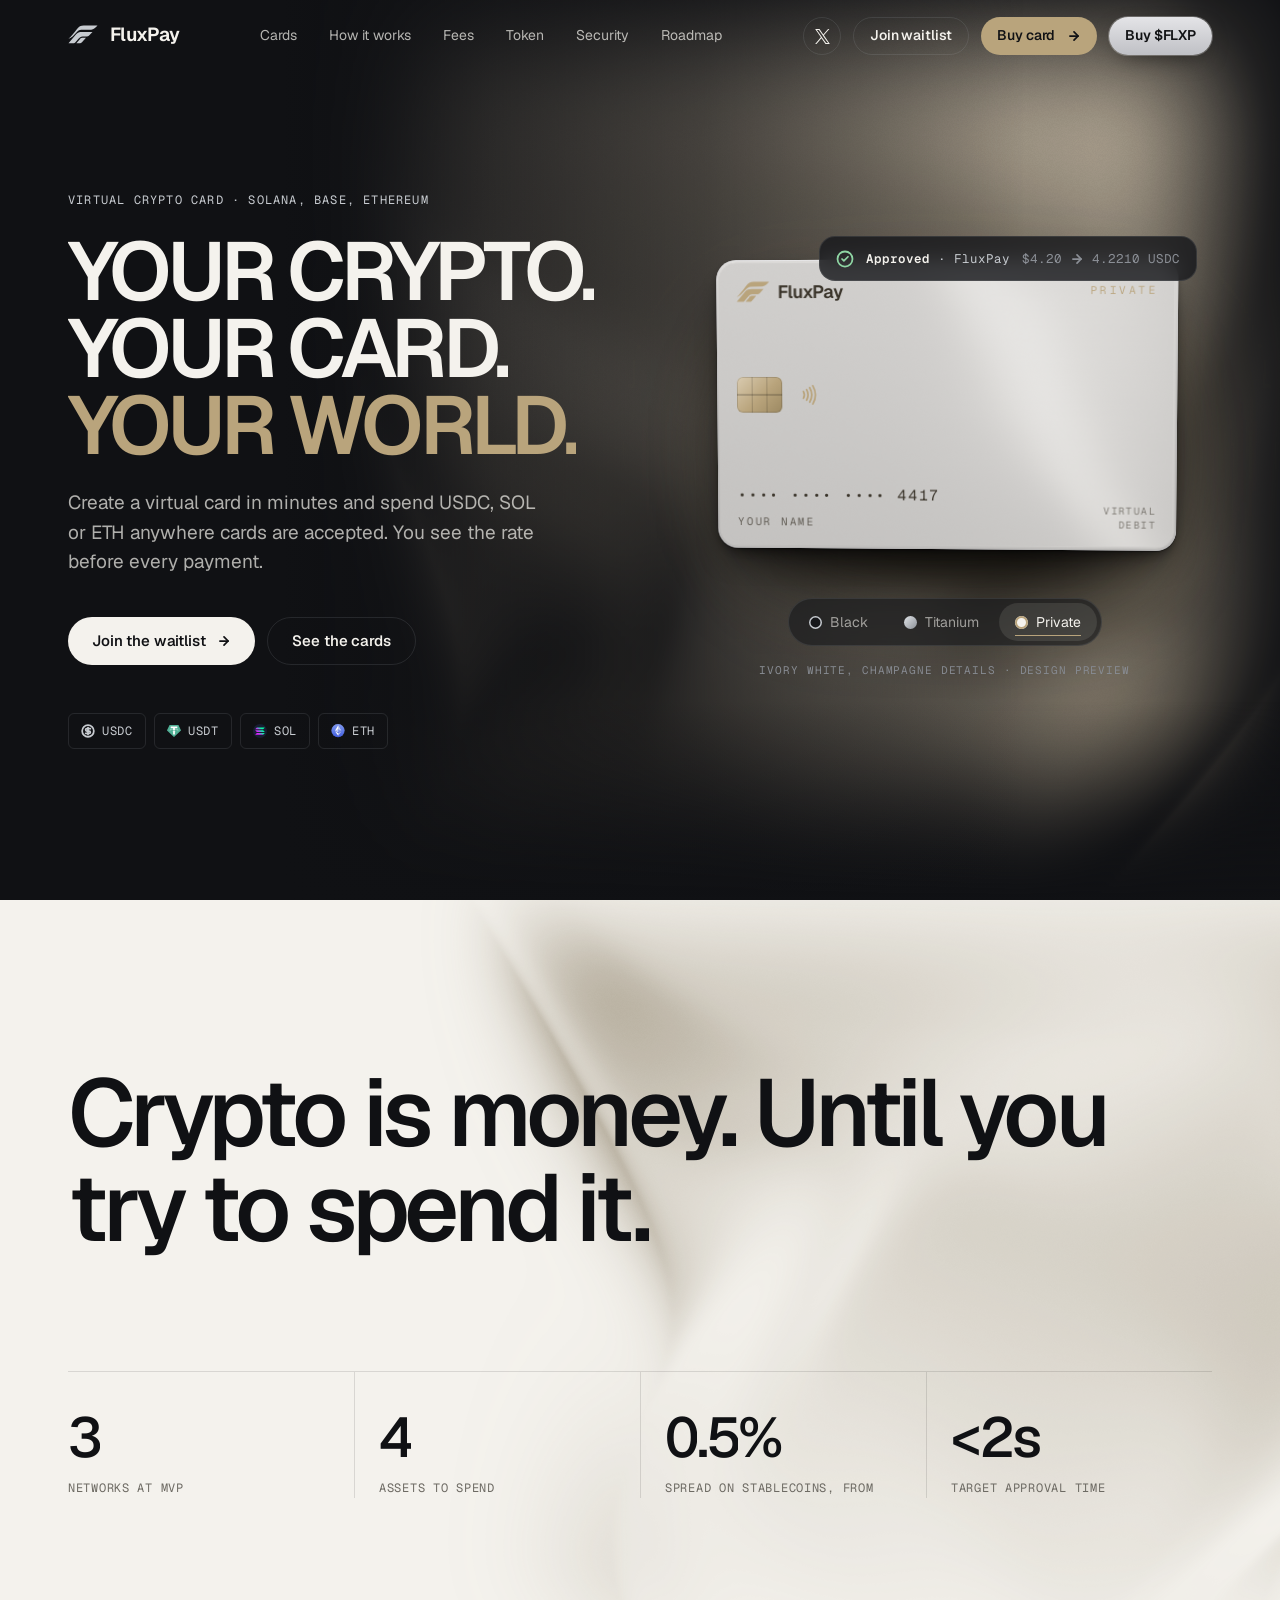
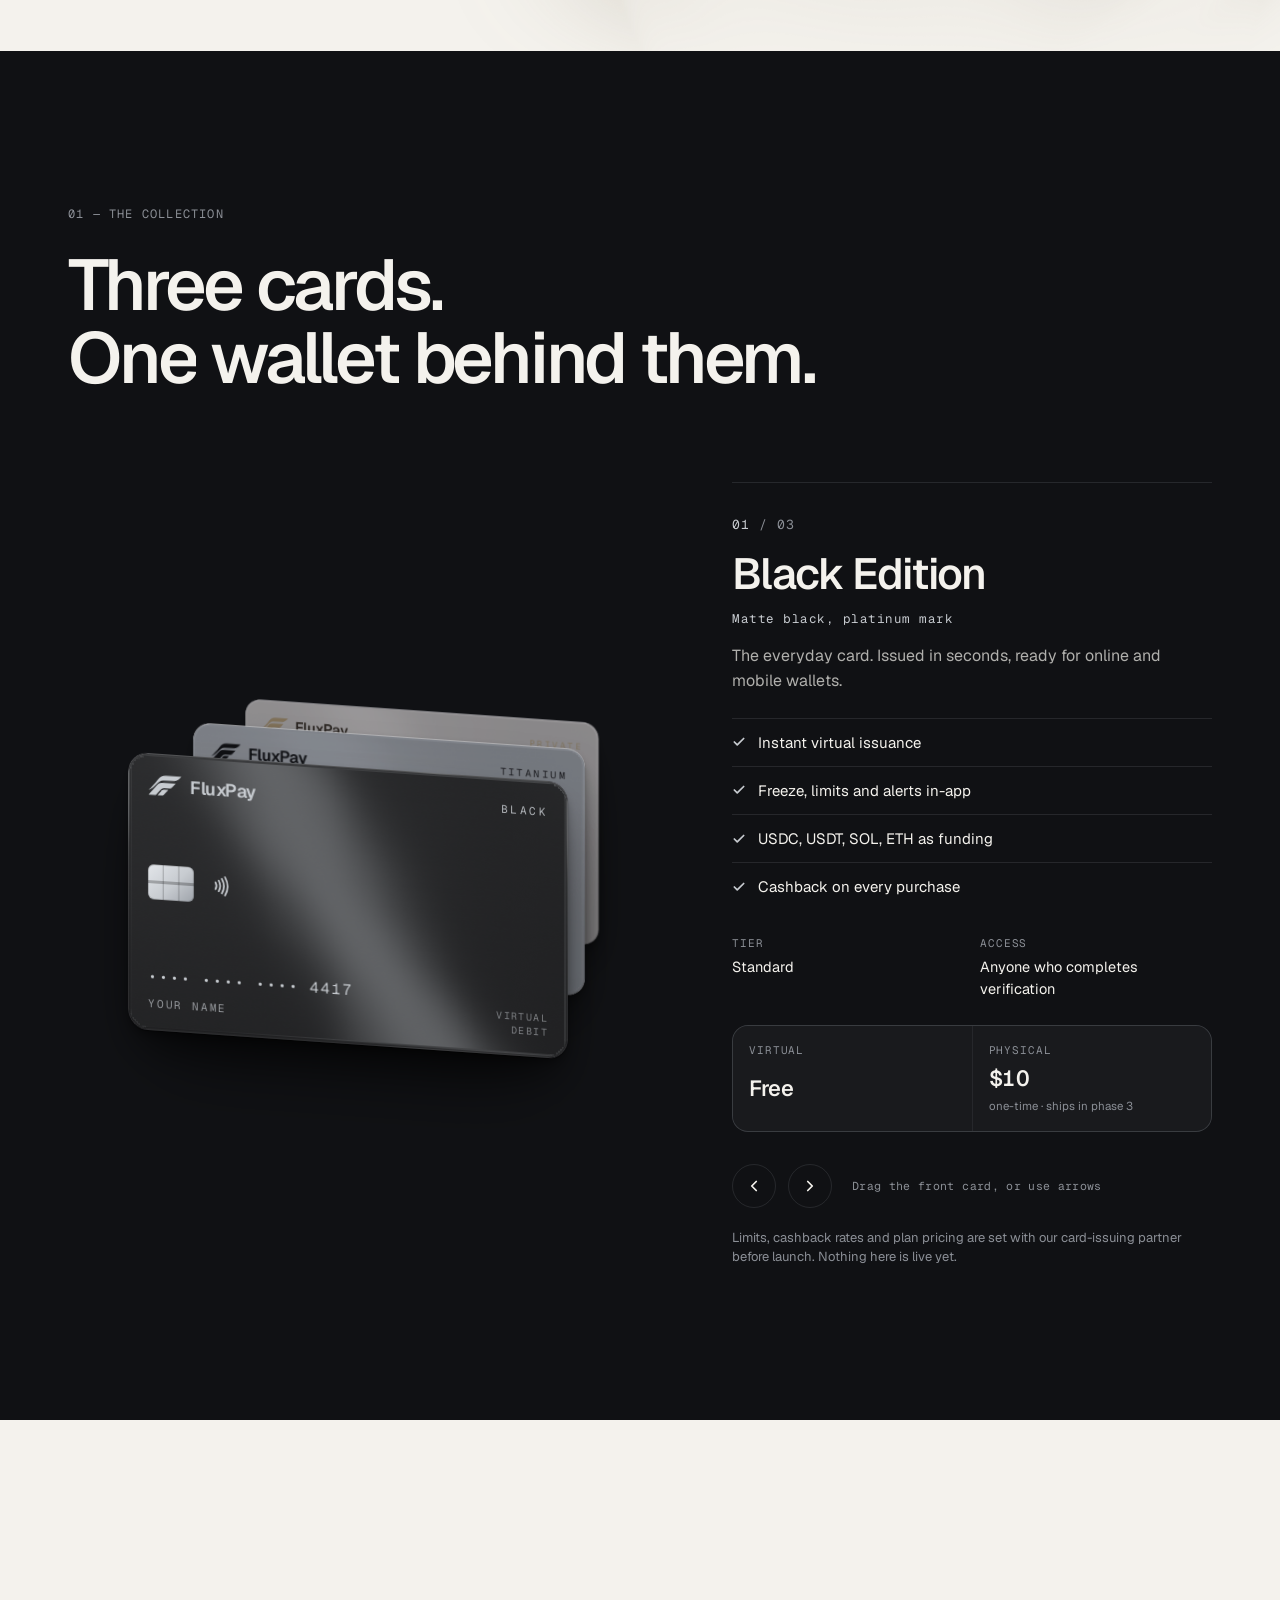
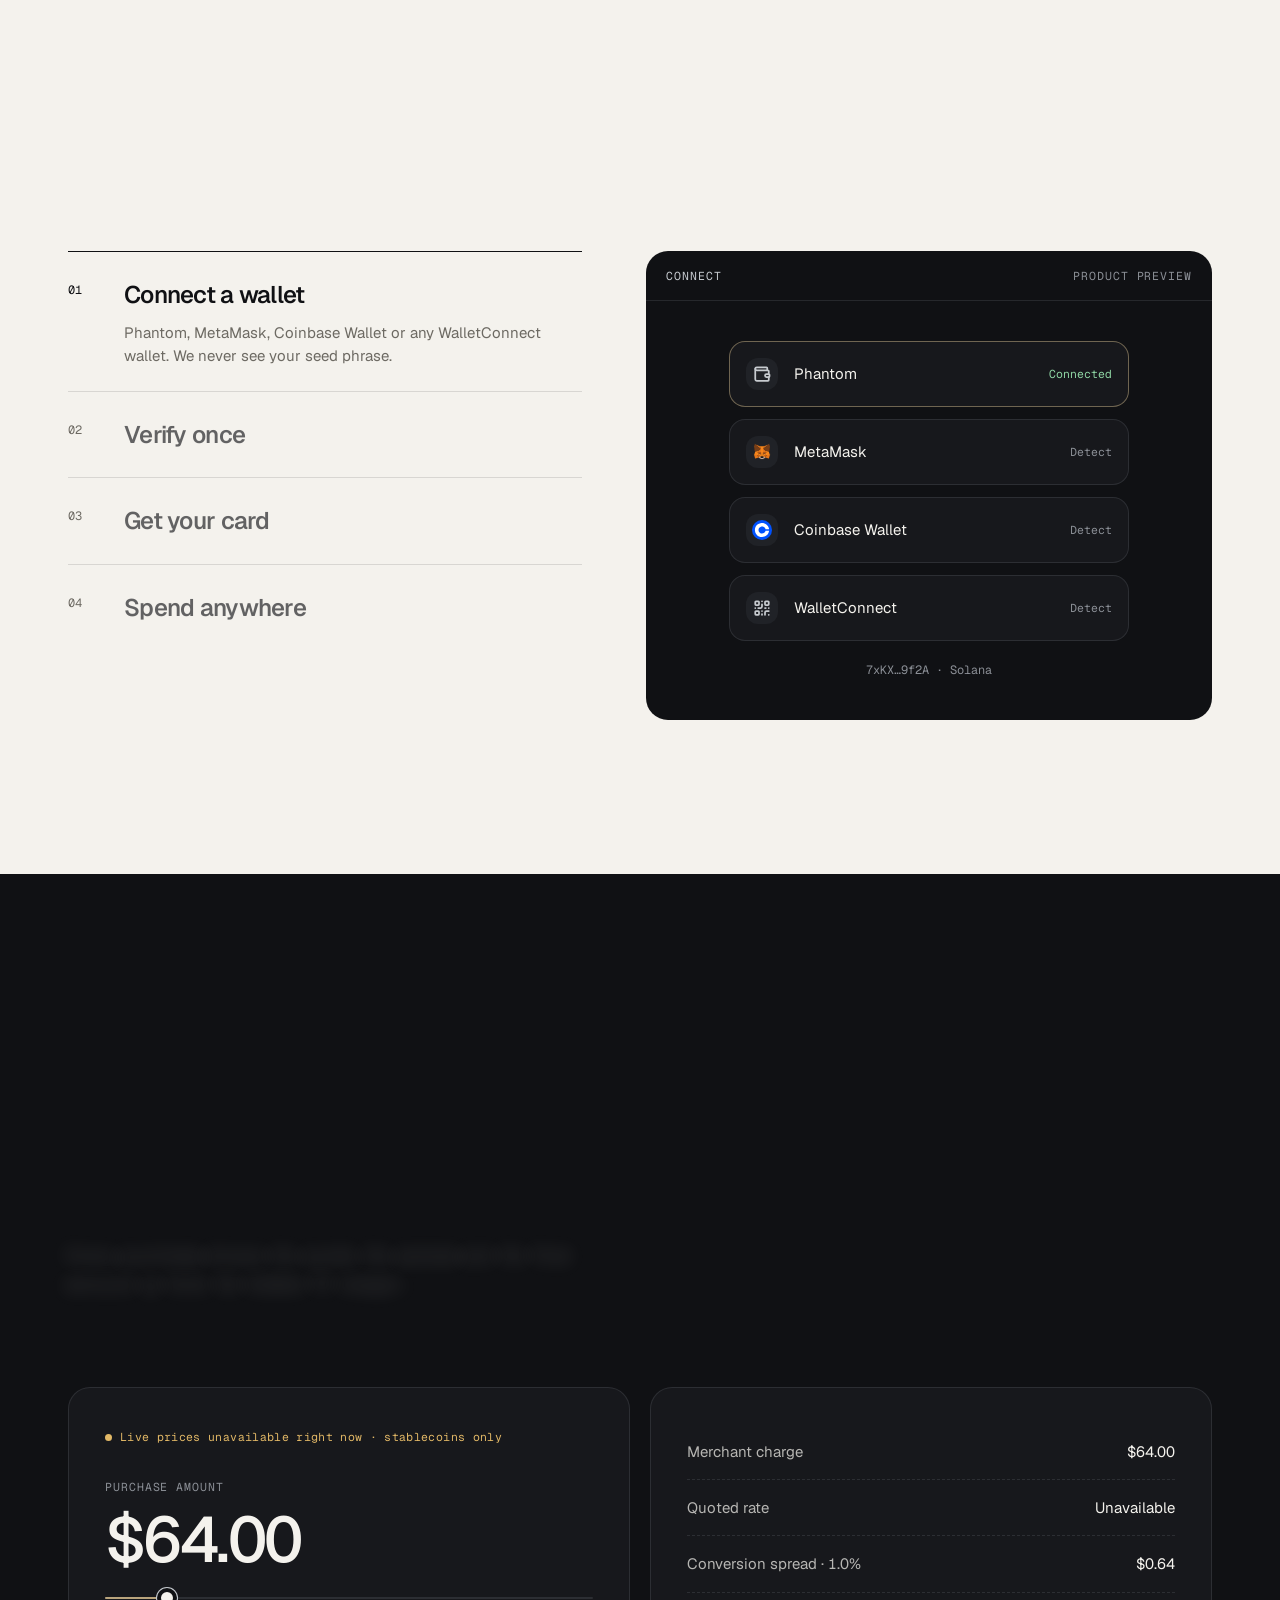
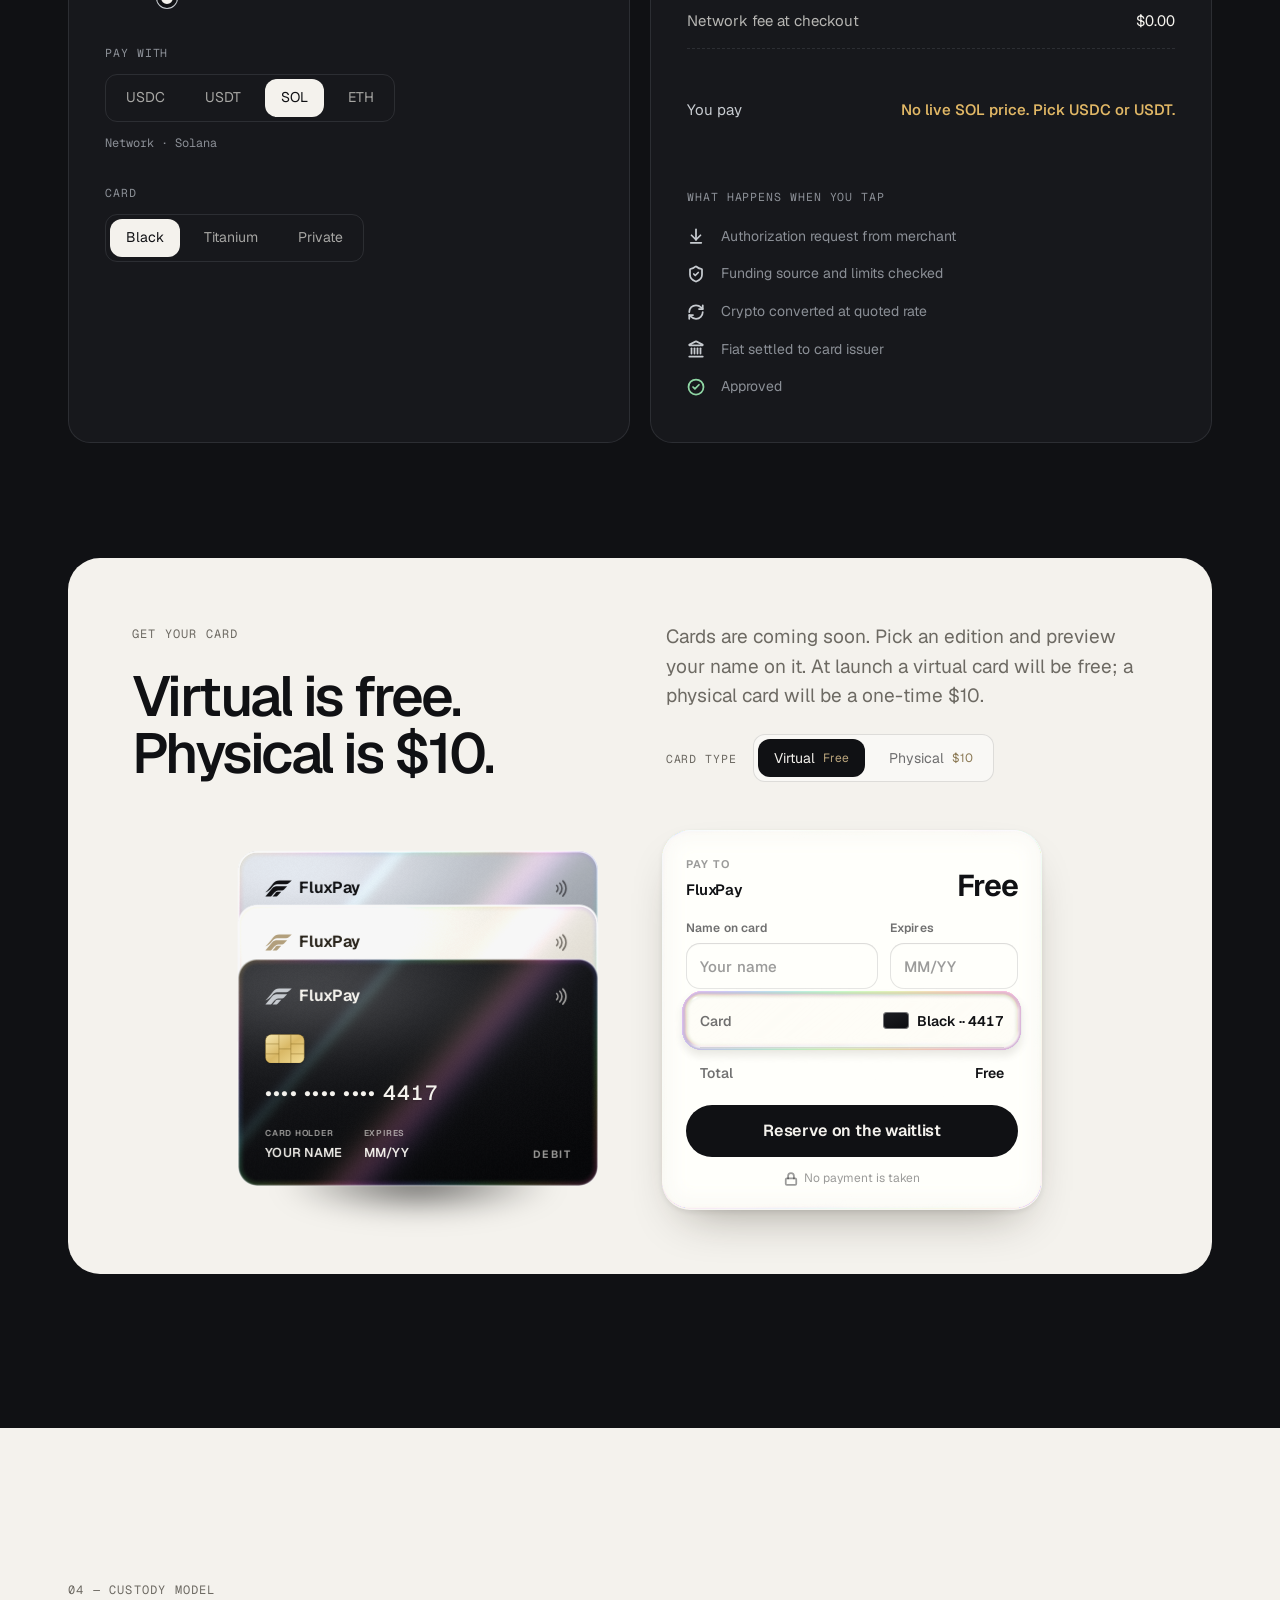
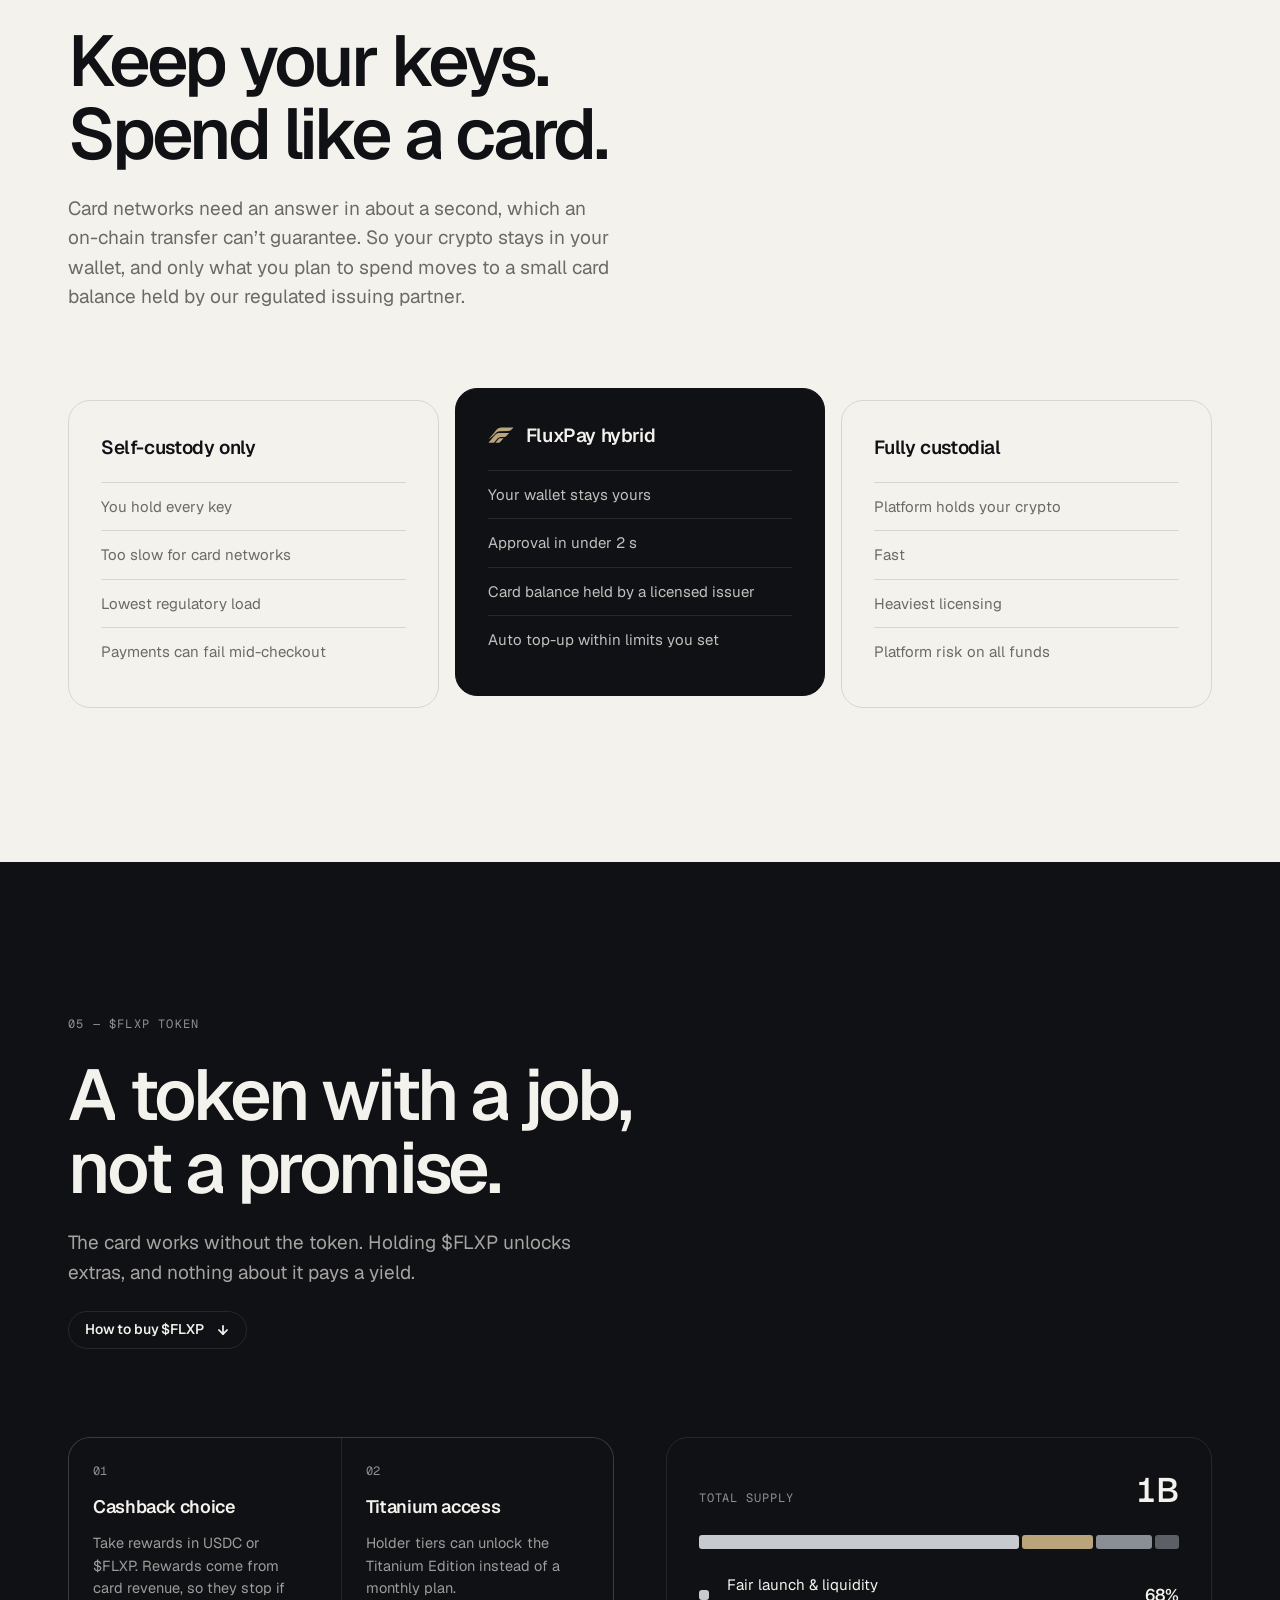
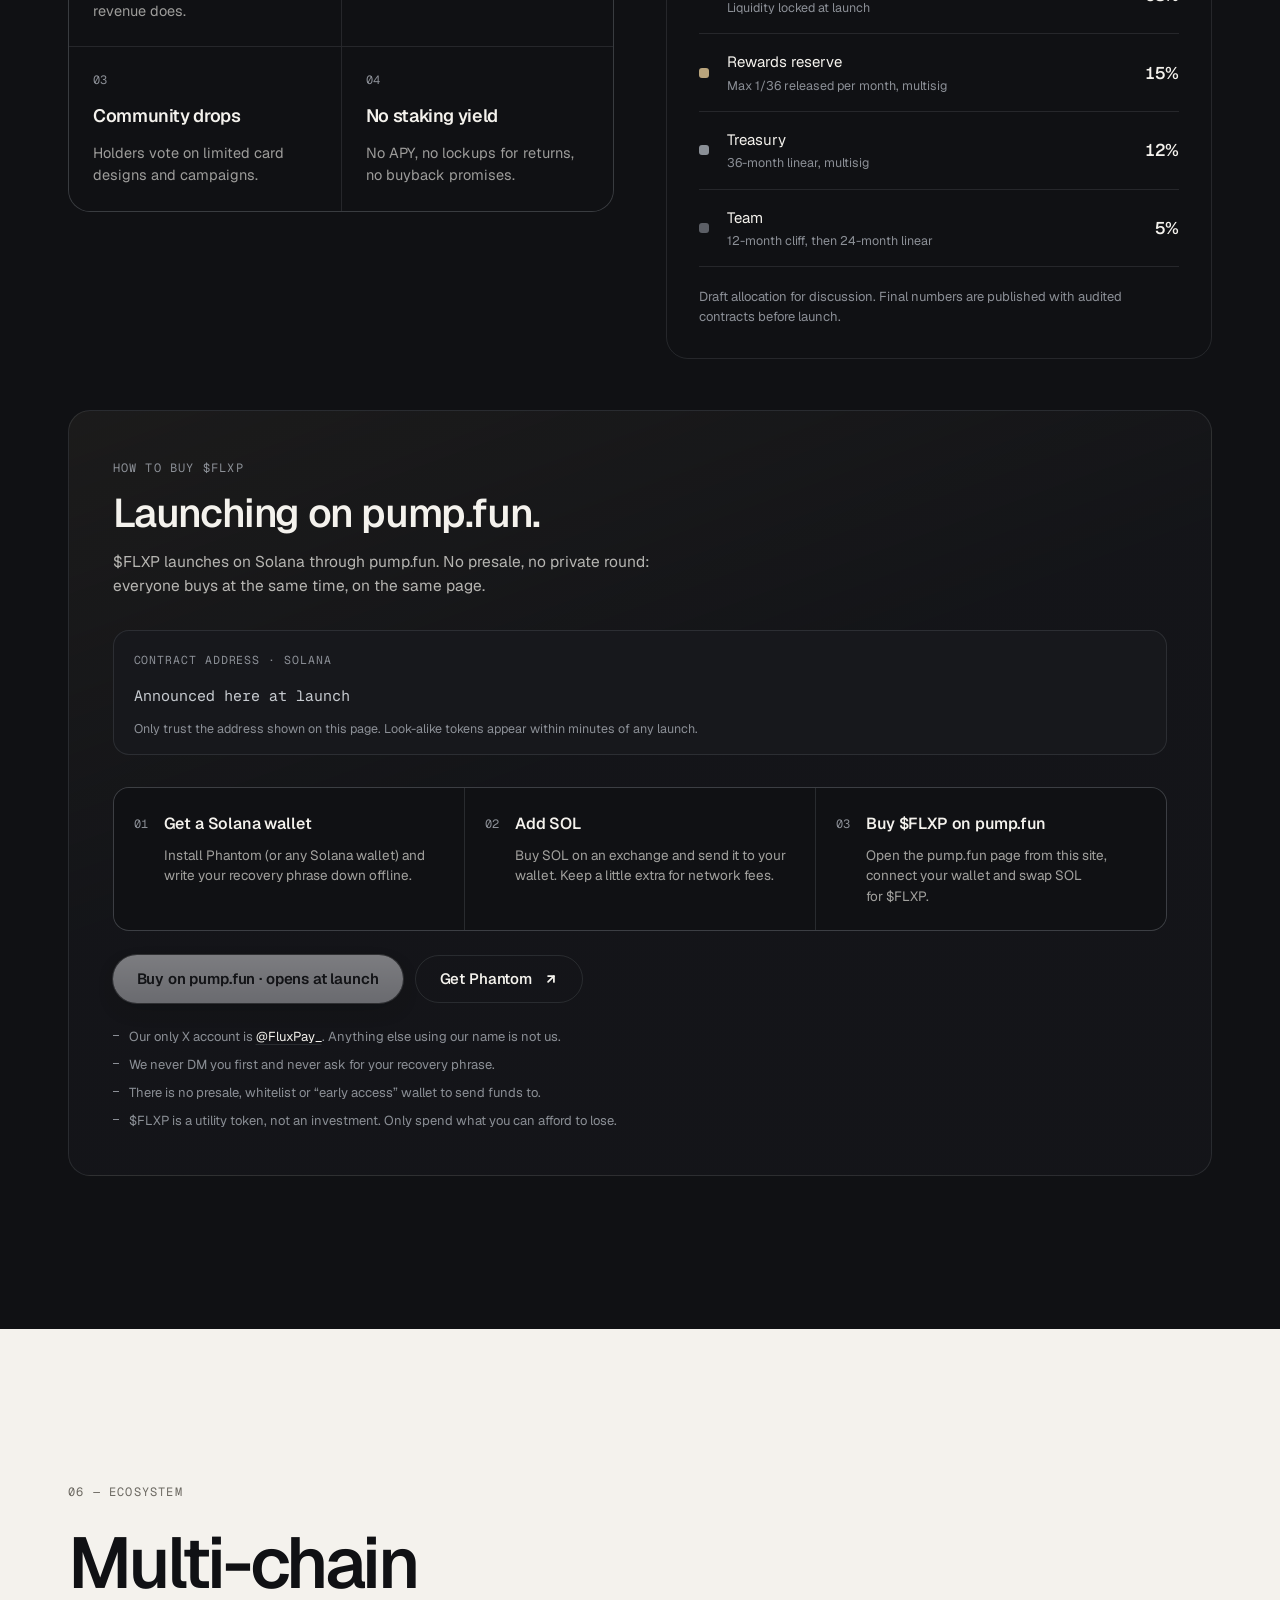
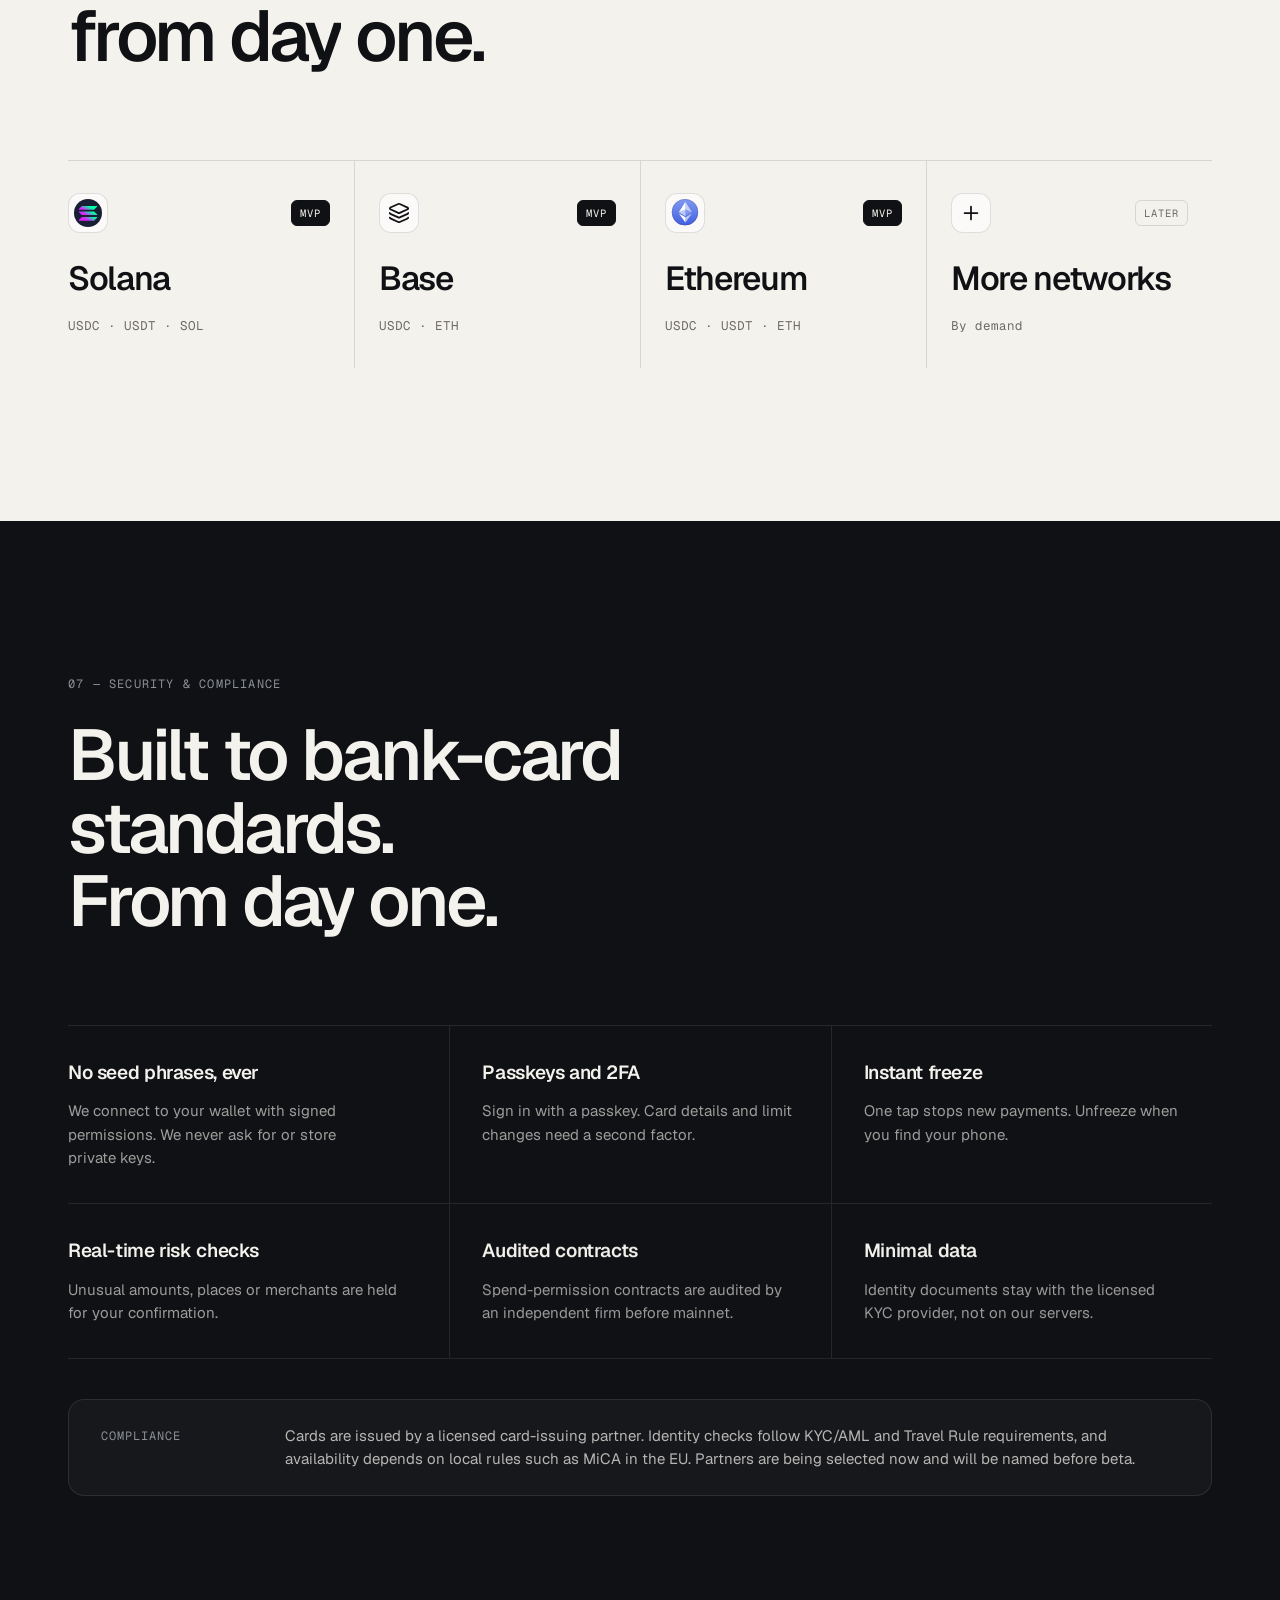
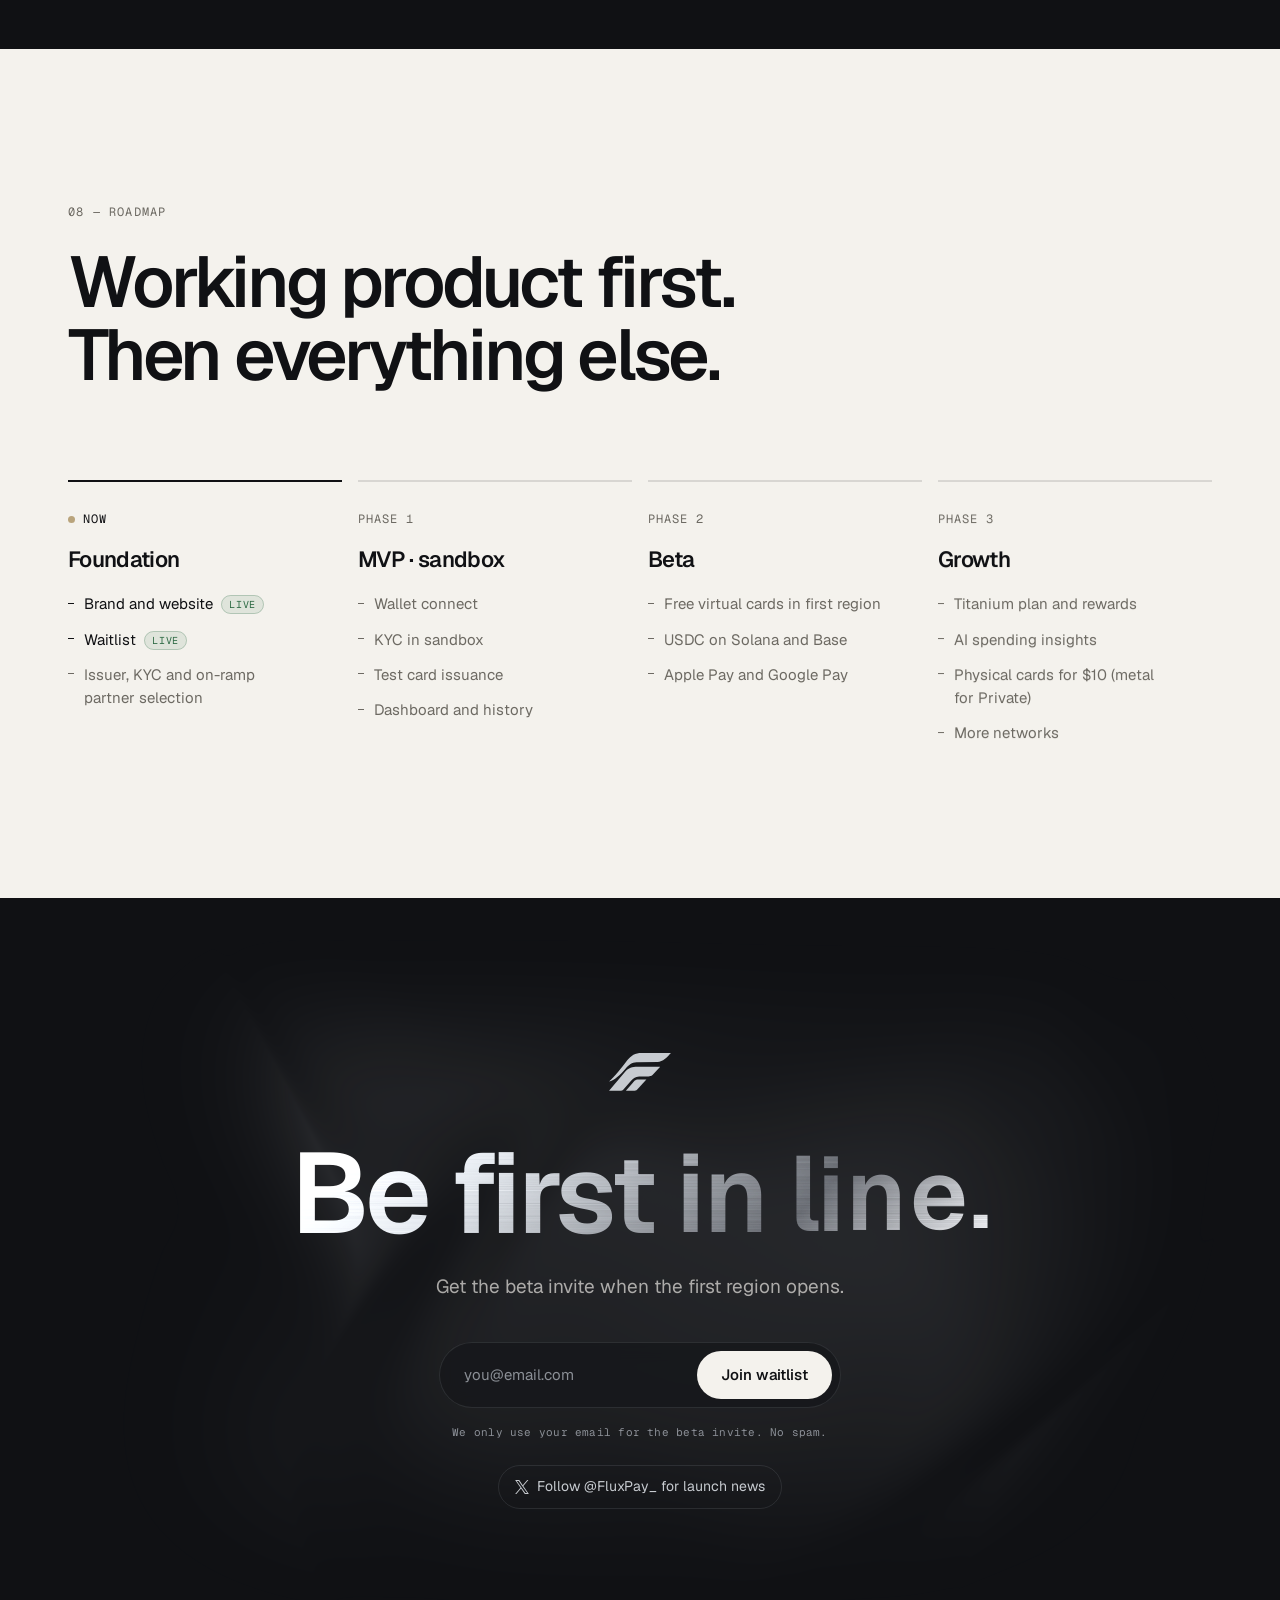
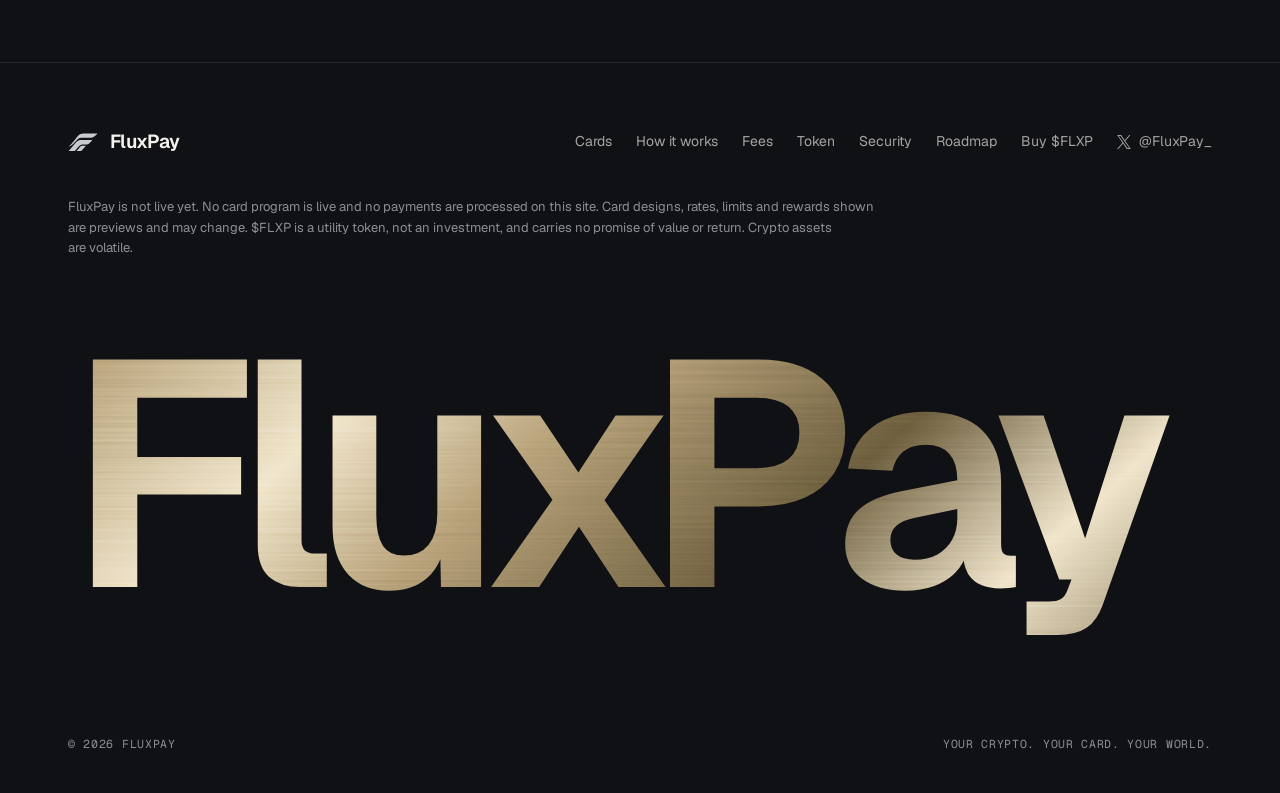
==== commit 90c65979: "Site build 2026-11-23T14:56Z" ====
--- a/index.html
+++ b/index.html
@@ -23,14 +23,15 @@
     <meta property="og:image:height" content="630" />
     <meta property="og:image:alt" content="FluxPay logo with the line: Spend your crypto anywhere cards work." />
     <meta name="twitter:card" content="summary_large_image" />
+    <meta name="twitter:site" content="@FluxPay_" />
     <meta name="twitter:title" content="FluxPay — Spend your crypto anywhere" />
     <meta name="twitter:description" content="A virtual card that lets you spend crypto anywhere cards are accepted. See the rate before every payment." />
     <meta name="twitter:image" content="https://fluxpay-card.github.io/og.png" />
 
     <link rel="preconnect" href="https://api.coingecko.com" crossorigin />
     <link rel="preload" href="./fonts/Geist-Variable.woff2" as="font" type="font/woff2" crossorigin />
-    <script type="module" crossorigin src="./assets/index-Ka26YXd9.js"></script>
-    <link rel="stylesheet" crossorigin href="./assets/index-BwdWyBIr.css">
+    <script type="module" crossorigin src="./assets/index-DBV5Tk24.js"></script>
+    <link rel="stylesheet" crossorigin href="./assets/index-LZhSZJJZ.css">
   </head>
   <body>
     <div id="root"></div>
--- a/assets/index-LZhSZJJZ.css
+++ b/assets/index-LZhSZJJZ.css
@@ -0,0 +1 @@
+.plasma-container{position:relative;width:100%;height:100%;overflow:hidden}.plasma-canvas{position:absolute;top:0;right:0;bottom:0;left:0;display:block;width:100%;height:100%}.reflective-card{position:relative;box-sizing:border-box;width:var(--rc-width);height:var(--rc-height);max-width:100%;perspective:900px;color:var(--rc-ink);touch-action:pan-y;user-select:none;-webkit-user-select:none}.reflective-card__body{position:relative;box-sizing:border-box;width:100%;height:100%;overflow:hidden;border-radius:var(--rc-radius);background:var(--rc-base);box-shadow:var(--rc-shadow);transform:translate3d(0,var(--rc-lift, 0px),0) rotateX(var(--rc-rotate-x, 0deg)) rotateY(var(--rc-rotate-y, 0deg));opacity:var(--rc-presence, 1);isolation:isolate;will-change:transform}.reflective-card__canvas{position:absolute;top:0;right:0;bottom:0;left:0;display:block;width:100%;height:100%}.reflective-card__content{position:relative;z-index:1;box-sizing:border-box;display:flex;height:100%;flex-direction:column;padding:var(--rc-pad)}.reflective-card__rim{position:absolute;top:0;right:0;bottom:0;left:0;z-index:2;border-radius:inherit;box-shadow:inset 0 0 0 1px var(--rc-rim),inset 0 1px 0 var(--rc-rim-highlight);pointer-events:none}.reflective-card__media{position:absolute;top:0;left:0;width:1px;height:1px;opacity:0;pointer-events:none}.masked-heading{position:relative;width:100%;margin:0;padding:0;text-wrap:balance;-webkit-font-smoothing:antialiased}.masked-heading__measure{color:transparent}.masked-heading__word{display:inline-block;white-space:pre}.masked-heading__word:not(:last-child):after{content:" "}.masked-heading__baseline{display:inline-block;width:0;height:0}.masked-heading__defs{position:absolute;width:0;height:0;overflow:hidden}.masked-heading__reveal{position:absolute;top:0;right:0;bottom:0;left:0;display:block;pointer-events:none}.masked-heading__clip{position:absolute;top:0;right:0;bottom:0;left:0;display:block}.masked-heading__media{position:absolute;top:0;right:0;bottom:0;left:0;display:block;background:color-mix(in srgb,currentColor 10%,transparent);will-change:transform,filter}.masked-heading__tint{position:absolute;top:0;right:0;bottom:0;left:0;display:block;mix-blend-mode:color;pointer-events:none}.masked-heading__spot{position:absolute;top:0;right:0;bottom:0;left:0;display:block;pointer-events:none}.masked-heading__spot--tone{background:gray;mix-blend-mode:saturation}.masked-heading__spot--shade{background:#000;opacity:.55}.masked-heading__outline{position:absolute;top:0;right:0;bottom:0;left:0;width:100%;height:100%;overflow:visible;pointer-events:none;fill:none;stroke-linejoin:round}.masked-heading__source{display:block;width:100%;height:100%;object-fit:cover;-webkit-user-select:none;user-select:none;-webkit-user-drag:none}@font-face{font-family:Geist;src:url(../fonts/Geist-Variable.woff2) format("woff2");font-weight:100 900;font-display:swap}@font-face{font-family:Geist Mono;src:url(../fonts/GeistMono-Variable.woff2) format("woff2");font-weight:100 900;font-display:swap}:root{--obsidian: #101114;--obsidian-2: #17181c;--obsidian-3: #202227;--ivory: #f4f2ed;--ivory-2: #e9e6de;--champagne: #b9a47c;--platinum: #c7cbd0;--muted: #8b8f96;--muted-ink: #6d6a63;--line-d: rgba(199, 203, 208, .12);--line-l: rgba(16, 17, 20, .12);--ok: #8fd6a4;--amber: #e2b866;--ease-out: cubic-bezier(.16, 1, .3, 1);--ease-io: cubic-bezier(.65, 0, .35, 1);--spring: cubic-bezier(.34, 1.35, .64, 1);--sans: "Geist", ui-sans-serif, system-ui, -apple-system, "Segoe UI", sans-serif;--mono: "Geist Mono", ui-monospace, SFMono-Regular, Menlo, monospace;--gutter: clamp(16px, 4vw, 48px);--r-xs: 6px;--r-sm: 12px;--r-md: 16px;--r-lg: 22px;--r-xl: 32px;--shadow-1: 0 8px 24px -10px rgba(0, 0, 0, .7);--shadow-2: var(--shadow-2);--shadow-3: var(--shadow-3);--shadow-3-light: var(--shadow-3-light);--t-fast: .15s;--t-base: .22s;--t-slow: .3s;--max: 1240px}*,*:before,*:after{box-sizing:border-box}html{scroll-behavior:smooth;-webkit-text-size-adjust:100%}body{margin:0;background:var(--obsidian);color:var(--ivory);font-family:var(--sans);font-size:16px;line-height:1.55;-webkit-font-smoothing:antialiased;overflow-x:hidden}a{color:inherit;text-decoration:none}button,input{font:inherit;color:inherit}button{cursor:pointer;background:none;border:0;padding:0}svg{display:block}::selection{background:var(--champagne);color:var(--obsidian)}:focus-visible{outline:2px solid var(--champagne);outline-offset:3px;border-radius:var(--r-xs)}h1,h2,h3,h4,p{margin:0}h1,h2,h3,h4{text-wrap:balance}p,li{text-wrap:pretty}ul,ol{margin:0;padding:0;list-style:none}.wrap{width:100%;max-width:var(--max);margin:0 auto;padding:0 var(--gutter)}.mono{font-family:var(--mono)}.num,.stat-v,.amount-v,.alloc-supply,.alloc-v,.edition-price b,.tx-r,.vg-row small,.hero-toast,.rc-row,.rc-total{font-variant-numeric:tabular-nums}.logo{display:inline-flex;align-items:center;gap:12px}.logo svg{color:var(--platinum)}.logo-word{font-weight:640;font-size:19px;letter-spacing:-.03em}.btn{display:inline-flex;align-items:center;justify-content:center;gap:12px;height:48px;padding:0 24px;border-radius:999px;font-weight:550;font-size:15px;letter-spacing:-.01em;white-space:nowrap;transition:transform var(--t-base) var(--ease-out),background-color var(--t-base),border-color var(--t-base),color var(--t-base),opacity var(--t-base)}.btn:active{transform:scale(.97)}.btn-sm{height:38px;padding:0 16px;font-size:14px}.btn-ivory{background:var(--ivory);color:var(--obsidian)}.btn-ivory:hover{background:#fff}.btn-champ{background:var(--champagne);color:var(--obsidian)}.btn-champ:hover{background:#c8b48d}.btn-champ:disabled{opacity:.55;cursor:progress}.btn-line{border:1px solid var(--line-d)}.btn-line:hover{border-color:var(--platinum)}.btn .arrow{transition:transform var(--t-slow) var(--ease-out)}.btn:hover .arrow{transform:translate(3px)}.btn.wide{width:100%}.pill{display:inline-flex;align-items:center;gap:8px;height:28px;padding:0 12px;border:1px solid var(--line-d);border-radius:999px;font-size:11px;letter-spacing:.08em;text-transform:uppercase;color:var(--platinum)}.dot{width:7px;height:7px;border-radius:50%;background:var(--champagne);display:inline-block;flex:none}.dot.amber{background:var(--amber)}.reveal{opacity:0;transform:translateY(16px);transition:opacity .6s var(--ease-out),transform .6s var(--ease-out);transition-delay:calc(var(--i, 0) * 70ms)}.reveal.in{opacity:1;transform:none}.split .line{display:block}.split .w{display:inline-block;overflow:hidden;vertical-align:top;padding-bottom:.08em;margin-bottom:-.08em}.split .w>span{display:inline-block;transform:translateY(108%);transition:transform .9s var(--ease-out);transition-delay:calc(var(--i, 0) * 60ms + var(--d, 0ms))}.split.in .w>span{transform:none}@media(prefers-reduced-motion:reduce){html{scroll-behavior:auto}*,*:before,*:after{animation-duration:.001ms!important;animation-iteration-count:1!important;transition-duration:.001ms!important;transition-delay:0ms!important}.reveal,.split .w>span{opacity:1;transform:none}}.nav{position:fixed;inset:0 0 auto;z-index:50;transition:background-color var(--t-slow) var(--ease-out),border-color var(--t-slow);border-bottom:1px solid transparent}.nav.scrolled{background:#101114c7;backdrop-filter:blur(14px) saturate(140%);-webkit-backdrop-filter:blur(14px) saturate(140%);border-color:var(--line-d)}.nav-in{display:flex;align-items:center;justify-content:space-between;height:72px;gap:24px}.nav-links{display:flex;gap:32px;font-size:14px;color:#f4f2edb8}.nav-links a{transition:color .2s;white-space:nowrap}@media(min-width:961px)and (max-width:1180px){.nav-in{gap:16px}.nav-links{gap:16px;font-size:13.5px}.nav-cta .pill{display:none}}.nav-links a:hover{color:var(--champagne)}.nav-cta{display:flex;align-items:center;gap:12px}.burger{display:none;width:40px;height:40px;border-radius:50%;border:1px solid var(--line-d);position:relative}.burger span{position:absolute;left:12px;right:12px;height:1.5px;background:var(--ivory);transition:transform var(--t-slow) var(--ease-out)}.burger span:first-child{top:16px}.burger span:last-child{top:22px}.nav.open .burger span:first-child{transform:translateY(3px) rotate(45deg)}.nav.open .burger span:last-child{transform:translateY(-3px) rotate(-45deg)}@media(max-width:960px){.nav-links{position:fixed;inset:72px 0 auto;flex-direction:column;gap:0;padding:8px var(--gutter) 24px;background:#101114f7;border-bottom:1px solid var(--line-d);transform:translateY(-8px);opacity:0;pointer-events:none;transition:opacity var(--t-slow) var(--ease-out),transform var(--t-slow) var(--ease-out)}.nav-links a{padding:16px 0;border-bottom:1px solid var(--line-d);font-size:17px;color:var(--ivory)}.nav.open .nav-links{opacity:1;transform:none;pointer-events:auto}.nav.open{background:#101114f7}.burger{display:block}.nav-cta .pill{display:none}}@media(max-width:420px){.nav-cta .btn{display:none}}.section{position:relative;padding:clamp(88px,12vw,160px) 0}.section.dark{background:var(--obsidian);color:var(--ivory)}.section.ivory{background:var(--ivory);color:var(--obsidian)}.sec-head{max-width:760px;margin-bottom:clamp(48px,7vw,88px)}.sec-head h2,.cta h2{font-size:clamp(36px,5.6vw,72px);line-height:1.02;letter-spacing:-.045em;font-weight:560}.eyebrow{font-family:var(--mono);font-size:12px;letter-spacing:.1em;text-transform:uppercase;color:var(--muted);text-wrap:balance;margin-bottom:24px}.ivory .eyebrow{color:var(--muted-ink)}.lede{margin-top:24px;font-size:clamp(17px,1.6vw,19px);color:#f4f2eda8;max-width:560px}.ivory .lede,.lede.dark-ink{color:var(--muted-ink)}.fineprint{margin-top:20px;font-size:13px;color:var(--muted);line-height:1.5}.ivory .fineprint{color:var(--muted-ink)}.hero{position:relative;min-height:100svh;display:flex;align-items:center;padding:120px 0 80px;overflow:hidden}.hero-bg{position:absolute;top:-10%;right:-5%;bottom:-10%;left:20%;z-index:0}.hero:after{content:"";position:absolute;top:0;right:0;bottom:0;left:0;z-index:0;pointer-events:none;background:linear-gradient(90deg,var(--obsidian) 22%,rgba(16,17,20,.55) 55%,rgba(16,17,20,0) 80%),linear-gradient(0deg,var(--obsidian) 0%,rgba(16,17,20,0) 22%)}.hero-in{position:relative;z-index:1;display:grid;grid-template-columns:1.05fr 1fr;gap:48px;align-items:center}.eyebrow.light{color:var(--platinum)}.hero h1{font-size:clamp(40px,min(6.4vw,11vh),104px);line-height:.94;letter-spacing:-.055em;font-weight:600;text-transform:uppercase}.hero h1 .line{white-space:nowrap}.hero h1 .line:last-child .w>span{color:var(--champagne)}.hero-sub{margin-top:24px;font-size:clamp(17px,1.5vw,19px);color:#f4f2edb3;max-width:470px}.hero-actions{margin-top:40px;display:flex;gap:12px;flex-wrap:wrap}.hero-assets{margin-top:48px;display:flex;gap:8px;flex-wrap:wrap}.hero-assets span{display:inline-flex;align-items:center;gap:7px;font-size:12px;letter-spacing:.06em;padding:8px 12px;border:1px solid var(--line-d);border-radius:var(--r-xs);color:var(--platinum)}.hero-card{position:relative;display:grid;justify-items:center;gap:0}.hero-toast{position:relative;margin-top:24px;display:flex;align-items:center;gap:12px;padding:12px 16px;border-radius:var(--r-md);background:#17181cd1;border:1px solid var(--line-d);backdrop-filter:blur(10px);-webkit-backdrop-filter:blur(10px);font-size:12.5px;color:var(--platinum);animation:toastIn .7s var(--spring) 1.6s both}.hero-toast b{color:var(--ivory);font-weight:600}.hero-toast-r{display:inline-flex;align-items:center;gap:8px;color:var(--muted)}.hero-toast-ok{color:var(--ok);flex:none}@keyframes toastIn{0%{opacity:0;transform:translateY(14px) scale(.96)}to{opacity:1;transform:none}}.hero-card-note{margin-top:12px;font-size:11px;letter-spacing:.08em;text-transform:uppercase;color:var(--muted)}@media(max-width:960px){.hero-in{grid-template-columns:1fr;gap:64px}.hero-bg{top:30%;right:-30%;bottom:-10%;left:-30%}.hero:after{background:linear-gradient(180deg,var(--obsidian) 30%,rgba(16,17,20,.3) 70%,var(--obsidian) 100%)}.hero-toast{font-size:11.5px}.hero-toast-r{display:none}}.face{position:relative;height:100%;display:flex;flex-direction:column;justify-content:space-between;color:var(--face-ink);padding:2px 4px}.face-top,.face-bot,.face-mid{display:flex;justify-content:space-between;align-items:center}.face-bot{align-items:flex-end}.face-brand{display:inline-flex;align-items:center;gap:8px;font-weight:620;font-size:clamp(14px,2.4vw,18px);letter-spacing:-.03em}.face-code{font-family:var(--mono);font-size:clamp(9px,1.5vw,11px);letter-spacing:.22em;color:var(--face-detail);opacity:.9}.face-mid{justify-content:flex-start;gap:16px}.face-chip{width:clamp(36px,7vw,46px);aspect-ratio:1.3;border-radius:var(--r-xs);background:linear-gradient(90deg,transparent 32%,rgba(0,0,0,.18) 32% 34%,transparent 34% 66%,rgba(0,0,0,.18) 66% 68%,transparent 68%),linear-gradient(0deg,transparent 46%,rgba(0,0,0,.18) 46% 54%,transparent 54%),linear-gradient(135deg,#d9cbb0,#b9a47c 55%,#9c8962);box-shadow:inset 0 0 0 1px #00000026}.face-black .face-chip{background:linear-gradient(90deg,transparent 32%,rgba(0,0,0,.25) 32% 34%,transparent 34% 66%,rgba(0,0,0,.25) 66% 68%,transparent 68%),linear-gradient(0deg,transparent 46%,rgba(0,0,0,.25) 46% 54%,transparent 54%),linear-gradient(135deg,#e3e6ea,#c7cbd0 55%,#9ea3aa)}.face-titanium .face-chip{background:linear-gradient(90deg,transparent 32%,rgba(0,0,0,.2) 32% 34%,transparent 34% 66%,rgba(0,0,0,.2) 66% 68%,transparent 68%),linear-gradient(0deg,transparent 46%,rgba(0,0,0,.2) 46% 54%,transparent 54%),linear-gradient(135deg,#5a5d63,#2c2e33)}.face-num{font-family:var(--mono);font-size:clamp(11px,2vw,15px);letter-spacing:.12em}.face-name{margin-top:8px;font-family:var(--mono);font-size:clamp(9px,1.5vw,11px);letter-spacing:.16em;opacity:.7}.face-net{font-family:var(--mono);font-size:clamp(8px,1.3vw,10px);letter-spacing:.14em;text-align:right;opacity:.55;line-height:1.4}.statement{padding-top:clamp(96px,13vw,180px)}.statement-text{font-size:clamp(40px,7.4vw,104px);line-height:1;letter-spacing:-.05em;font-weight:560;max-width:1100px}.statement-text span{transition:opacity .25s linear}.statement-foot{margin-top:clamp(64px,9vw,120px);display:grid;grid-template-columns:repeat(4,1fr);border-top:1px solid var(--line-l)}.stat{padding:32px 24px 0 0;display:grid;gap:8px}.stat+.stat{padding-left:24px;border-left:1px solid var(--line-l)}.stat-v{font-size:clamp(36px,4.4vw,56px);letter-spacing:-.04em;font-weight:520;line-height:1}.stat-l{font-size:12px;letter-spacing:.06em;text-transform:uppercase;color:var(--muted-ink)}@media(max-width:760px){.statement-foot{grid-template-columns:1fr 1fr}.stat:nth-child(3){padding-left:0;border-left:0}.stat:nth-child(n+3){border-top:1px solid var(--line-l);margin-top:24px}}.collection-grid{display:grid;grid-template-columns:1.25fr 1fr;gap:clamp(32px,5vw,72px);align-items:center}.swap-box{height:clamp(300px,46vw,540px)}.swap-card{width:100%;height:100%}.swap-card .reflective-card{width:100%!important;height:100%!important}.swap-card .reflective-card__body{box-shadow:none}.edition-panel{border-top:1px solid var(--line-d);padding-top:32px}.edition-index{font-size:13px;color:var(--platinum);font-variant-numeric:tabular-nums;letter-spacing:.08em}.edition-index span{color:var(--muted)}.edition-body{margin-top:16px;animation:panelIn .6s var(--ease-out) both}@keyframes panelIn{0%{opacity:0;transform:translateY(10px)}to{opacity:1;transform:none}}.edition-body h3{font-size:clamp(30px,3.4vw,44px);letter-spacing:-.04em;font-weight:560;line-height:1.05}.edition-finish{margin-top:12px;font-size:12.5px;letter-spacing:.04em;color:var(--platinum)}.edition-pitch{margin-top:16px;color:#f4f2edb3;max-width:440px}.edition-perks{margin-top:24px;display:grid;gap:0}.edition-perks li{padding:12px 0;border-top:1px solid var(--line-d);font-size:15px;display:flex;gap:12px;align-items:center;animation:panelIn .5s var(--ease-out) both;animation-delay:calc(var(--i) * 60ms + 80ms)}.perk-ico{color:var(--platinum);flex:none}.edition-meta{margin:24px 0 0;display:grid;grid-template-columns:1fr 1fr;gap:16px}.edition-meta dt{font-family:var(--mono);font-size:11px;letter-spacing:.08em;text-transform:uppercase;color:var(--muted)}.edition-meta dd{margin:4px 0 0;font-size:14.5px}.edition-ctrl{margin-top:32px;display:flex;align-items:center;gap:12px}.icon-btn{width:44px;height:44px;border-radius:50%;border:1px solid var(--line-d);display:grid;place-items:center;transition:border-color var(--t-base),transform var(--t-fast) var(--ease-out)}.icon-btn:hover{border-color:var(--platinum)}.icon-btn:active{transform:scale(.94)}.hint{margin-left:8px;font-size:11.5px;color:var(--muted);letter-spacing:.03em}@media(max-width:960px){.collection-grid{grid-template-columns:1fr}.swap-box{height:clamp(260px,78vw,440px)}}.how-grid{display:grid;grid-template-columns:1fr 1.1fr;gap:clamp(28px,5vw,72px);align-items:start}.how-steps{display:grid}.how-steps button{width:100%;text-align:left;display:grid;grid-template-columns:48px 1fr;column-gap:8px;padding:24px 0;border-top:1px solid var(--line-l);position:relative}.how-n{font-size:12px;color:var(--muted-ink);padding-top:5px}.how-t{font-size:clamp(20px,2vw,24px);font-weight:560;letter-spacing:-.03em;color:#101114a3;transition:color var(--t-slow)}.how-d{grid-column:2;max-height:0;overflow:hidden;opacity:0;color:var(--muted-ink);font-size:15px;transition:max-height var(--t-slow) var(--ease-out),opacity var(--t-slow),margin var(--t-slow)}.how-steps li.on .how-t,.how-steps li.on .how-n{color:var(--obsidian)}.how-steps li.on .how-d{max-height:120px;opacity:1;margin-top:8px}.how-bar{position:absolute;left:0;right:0;top:-1px;height:1px;overflow:hidden}.how-bar span{display:block;height:100%;width:100%;background:var(--obsidian);transform:scaleX(0);transform-origin:left}.how-steps li.on .how-bar span{animation:bar linear forwards}@keyframes bar{to{transform:scaleX(1)}}.how-stage{background:var(--obsidian);color:var(--ivory);border-radius:var(--r-lg);overflow:hidden;min-height:400px;display:flex;flex-direction:column;box-shadow:var(--shadow-3-light)}.how-stage-head{display:flex;justify-content:space-between;padding:16px 20px;border-bottom:1px solid var(--line-d);font-size:11.5px;letter-spacing:.08em;text-transform:uppercase;color:var(--muted)}.how-stage-head span:first-child{color:var(--platinum)}.how-stage-body{flex:1;display:grid;place-items:center;padding:clamp(20px,4vw,40px)}.vg{width:100%;max-width:400px;display:grid;gap:12px}.vg-row{display:grid;grid-template-columns:auto 1fr auto;align-items:center;gap:16px;padding:16px;border-radius:var(--r-md);background:var(--obsidian-2);border:1px solid var(--line-d);font-size:15px;animation:rowIn .6s var(--spring) both;animation-delay:calc(var(--i, 0) * 70ms)}@keyframes rowIn{0%{opacity:0;transform:translateY(12px) scale(.98)}to{opacity:1;transform:none}}.vg-row.sel{border-color:#b9a47c8c}.vg-av{width:32px;height:32px;border-radius:var(--r-sm);background:var(--obsidian-3);display:grid;place-items:center;font-size:13px;font-weight:600;color:var(--platinum)}.vg-ok{font-size:11.5px;color:var(--ok)}.vg-muted{font-size:11.5px;color:var(--muted)}.vg-addr,.vg-note{font-size:12px;color:var(--muted);text-align:center;margin-top:8px;animation:rowIn .6s var(--ease-out) .35s both}.vg-tick{color:var(--muted);flex:none}.vg-tick.done{color:var(--ok)}.vg-tick.run{color:var(--platinum);animation:spin 1s linear infinite}.vg-av img{border-radius:var(--r-xs)}@keyframes spin{to{transform:rotate(360deg)}}.mini-card{aspect-ratio:1.586;width:100%;border-radius:var(--r-md);padding:20px;display:flex;flex-direction:column;justify-content:space-between;background:linear-gradient(140deg,#1d1e23,#0c0d10);border:1px solid var(--line-d);color:var(--platinum);font-size:13px;letter-spacing:.12em;animation:cardIn .9s var(--spring) both}@keyframes cardIn{0%{opacity:0;transform:translateY(24px) rotateX(18deg) scale(.94)}to{opacity:1;transform:none}}.vg-row.tx small,.tx-r small{display:block;font-size:11px;color:var(--muted);margin-top:2px}.tx-r{text-align:right;font-variant-numeric:tabular-nums}.st-approved{color:var(--ok)!important}.st-pending{color:var(--amber)!important}@media(max-width:960px){.how-grid{grid-template-columns:1fr}.how-stage{min-height:360px}}.slider{position:relative;height:28px;display:flex;align-items:center;cursor:pointer;touch-action:none}.slider-track{position:relative;width:100%;height:2px;border-radius:2px;background:var(--line-d);overflow:hidden}.slider-fill{position:absolute;inset:0 auto 0 0;width:var(--pct);background:var(--champagne)}.slider-thumb{position:absolute;left:var(--pct);top:50%;width:20px;height:20px;margin:-10px 0 0 -10px;border-radius:50%;background:var(--ivory);border:4px solid var(--obsidian);box-shadow:0 0 0 1px var(--platinum);transition:transform .2s var(--ease-out),box-shadow .2s}.slider:hover .slider-thumb{box-shadow:0 0 0 1px var(--platinum),0 0 0 6px #b9a47c2e}.slider:active .slider-thumb{transform:scale(1.12);cursor:grabbing}.slider-thumb:focus-visible{outline:2px solid var(--champagne);outline-offset:3px;border-radius:50%}.skel{display:inline-block;vertical-align:middle;border-radius:var(--r-xs);background:linear-gradient(90deg,#c7cbd014 25%,#c7cbd02e,#c7cbd014 75%);background-size:200% 100%;animation:skel 1.4s ease-in-out infinite}.skel-text{width:128px;height:1em}.skel-total{width:180px;height:.9em;border-radius:var(--r-sm)}@keyframes skel{0%{background-position:200% 0}to{background-position:-200% 0}}.rc-unavail{font-size:15px;letter-spacing:0;color:var(--amber)}.sim-grid{display:grid;grid-template-columns:1fr 1fr;gap:20px}.sim-panel,.sim-receipt{border:1px solid var(--line-d);border-radius:var(--r-lg);padding:clamp(22px,3vw,36px);background:var(--obsidian-2)}.sim-tag{display:inline-flex;align-items:center;gap:8px;font-size:11.5px;color:var(--amber);letter-spacing:.03em;margin-bottom:32px}.field{display:grid;gap:12px;margin-bottom:32px}.field:last-child{margin-bottom:0}.field-l{font-size:11.5px;letter-spacing:.08em;text-transform:uppercase;color:var(--muted)}.field-sub{font-size:12px;color:var(--muted)}.amount-v{font-size:clamp(44px,5vw,64px);letter-spacing:-.04em;font-weight:520;line-height:1}.seg{display:flex;flex-wrap:wrap;gap:8px;padding:4px;border:1px solid var(--line-d);border-radius:var(--r-sm);width:fit-content;max-width:100%}.seg button{height:38px;padding:0 16px;border-radius:var(--r-sm);font-size:14px;color:#f4f2eda6}.seg button:hover{color:var(--ivory)}.seg button.on{background:var(--ivory);color:var(--obsidian)}.rc-row{display:flex;justify-content:space-between;gap:16px;padding:16px 0;border-bottom:1px dashed var(--line-d);font-size:15px;color:#f4f2edb8}.rc-row .num{color:var(--ivory)}.rc-total{display:flex;justify-content:space-between;align-items:baseline;gap:12px;padding:24px 0;flex-wrap:wrap}.rc-total>span:first-child{font-size:15px;color:var(--platinum)}.rc-total .num{font-size:clamp(28px,3.2vw,38px);letter-spacing:-.03em;font-weight:540}.rc-total em{font-style:normal;color:var(--platinum);font-size:.6em;letter-spacing:0}.flow{margin-top:12px;display:grid;gap:0}.flow li{display:flex;align-items:center;gap:16px;padding:8px 0;font-size:14px;color:var(--muted);transition:color .3s}.flow-h{margin-top:32px;font-size:11.5px;letter-spacing:.08em;text-transform:uppercase;color:var(--muted)}.flow-ico{color:var(--platinum);flex:none}.flow li:last-child .flow-ico{color:var(--ok)}.flow li.now{color:var(--ivory)}.flow li.done{color:var(--platinum)}.flow li:last-child.done{color:var(--ok)}.flow-time{margin-top:12px;font-size:12px;color:var(--muted);min-height:18px}@media(max-width:860px){.sim-grid{grid-template-columns:1fr}}.custody-grid{display:grid;grid-template-columns:repeat(3,1fr);gap:16px}.custody-col{border:1px solid var(--line-l);border-radius:var(--r-lg);padding:32px}.custody-col.mine{background:var(--obsidian);color:var(--ivory);border-color:var(--obsidian);transform:translateY(-12px)}.custody-h{display:flex;align-items:center;gap:12px;font-size:19px;font-weight:580;letter-spacing:-.02em;margin-bottom:20px;min-height:26px}.custody-col li{padding:12px 0;border-top:1px solid var(--line-l);font-size:15px;color:var(--muted-ink)}.custody-col.mine li{border-color:var(--line-d);color:#f4f2edc7}@media(max-width:860px){.custody-grid{grid-template-columns:1fr}.custody-col.mine{transform:none}}.token-grid{display:grid;grid-template-columns:1fr 1fr;gap:clamp(28px,4vw,56px);align-items:start}.token-utils{display:grid;grid-template-columns:1fr 1fr;gap:1px;background:var(--line-d);border:1px solid var(--line-d);border-radius:var(--r-lg);overflow:hidden}.util{background:var(--obsidian);padding:24px;display:grid;gap:12px;align-content:start}.util-n{font-size:12px;color:var(--muted)}.util h3{font-size:18px;font-weight:580;letter-spacing:-.02em}.util p{font-size:14.5px;color:#f4f2ed9e}.token-alloc{border:1px solid var(--line-d);border-radius:var(--r-lg);padding:clamp(22px,3vw,32px)}.alloc-head{display:flex;justify-content:space-between;align-items:baseline;gap:12px;flex-wrap:wrap}.alloc-head .mono{font-size:12px;letter-spacing:.08em;text-transform:uppercase;color:var(--muted)}.alloc-supply{font-size:clamp(26px,3vw,34px);letter-spacing:-.03em;font-weight:540}.alloc-bar{display:flex;gap:3px;height:14px;margin:24px 0 8px}.alloc-bar span{width:var(--w);border-radius:3px;transform:scaleX(0);transform-origin:left;transition:transform .9s var(--ease-out);transition-delay:calc(var(--i) * 80ms + .2s)}.token-alloc.in .alloc-bar span{transform:none}.alloc-list li{display:grid;grid-template-columns:12px 1fr auto;gap:16px;align-items:center;padding:16px 0;border-bottom:1px solid var(--line-d)}.sw{width:10px;height:10px;border-radius:3px}.alloc-n{font-size:15px}.alloc-n small{display:block;font-size:12.5px;color:var(--muted);margin-top:2px}.alloc-v{font-size:17px;font-weight:540}.tok-buy-link{margin-top:24px}.token-buy{margin-top:clamp(28px,4vw,56px);border:1px solid var(--line-d);border-radius:var(--r-lg);padding:clamp(22px,3.4vw,44px);background:linear-gradient(160deg,#b9a47c12,#17181c99 45%);scroll-margin-top:96px}.tb-head{display:flex;justify-content:space-between;align-items:flex-start;gap:20px}.tb-kicker{font-size:12px;letter-spacing:.1em;text-transform:uppercase;color:var(--muted)}.tb-head h3{margin-top:12px;font-size:clamp(26px,3.4vw,40px);font-weight:560;letter-spacing:-.035em;line-height:1.05}.tb-head p{margin-top:16px;max-width:560px;color:#f4f2edb8;font-size:15.5px;line-height:1.55}.tb-status{flex:none}.dot.green{background:#5fbf85;box-shadow:0 0 0 4px #5fbf8526}.tb-ca{margin-top:32px;padding:16px 20px;border-radius:var(--r-md);background:var(--obsidian-2);border:1px solid var(--line-d)}.tb-label{font-size:11.5px;letter-spacing:.08em;text-transform:uppercase;color:var(--muted)}.tb-ca-row{margin-top:12px;display:flex;align-items:center;justify-content:space-between;gap:12px}.tb-addr{font-family:var(--mono);font-size:15px;color:var(--ivory);overflow-wrap:anywhere;-webkit-user-select:all;user-select:all}.tb-addr.pending{color:var(--platinum);-webkit-user-select:none;user-select:none}.tb-warn{margin-top:12px;font-size:12.5px;color:var(--muted)}.tb-steps{margin-top:32px;display:grid;grid-template-columns:repeat(3,1fr);gap:1px;background:var(--line-d);border:1px solid var(--line-d);border-radius:var(--r-md);overflow:hidden;counter-reset:none}.tb-steps li{display:flex;gap:16px;padding:24px 20px;background:var(--obsidian)}.tb-n{font-size:12px;color:var(--muted);padding-top:3px}.tb-steps h4{font-size:16px;font-weight:560;letter-spacing:-.01em}.tb-steps p{margin-top:8px;font-size:13.5px;line-height:1.5;color:#f4f2eda3}.tb-actions{margin-top:24px;display:flex;flex-wrap:wrap;gap:12px}.tb-actions .btn-pump:disabled{cursor:not-allowed}.tb-safety{margin-top:24px;display:grid;gap:8px}.tb-safety li{position:relative;padding-left:16px;font-size:13px;color:var(--muted)}.tb-safety li:before{content:"";position:absolute;left:0;top:.6em;width:6px;height:1px;background:var(--muted)}@media(max-width:860px){.tb-steps{grid-template-columns:1fr}}@media(max-width:560px){.tb-head{flex-direction:column}.tb-actions .btn{width:100%}}@media(max-width:960px){.token-grid{grid-template-columns:1fr}}@media(max-width:520px){.token-utils{grid-template-columns:1fr}}.eco-grid{display:grid;grid-template-columns:repeat(4,1fr);border-top:1px solid var(--line-l)}.eco-cell{padding:32px 24px 32px 0;display:grid;gap:12px;align-content:start}.eco-cell+.eco-cell{padding-left:24px;border-left:1px solid var(--line-l)}.eco-cell h3{font-size:clamp(24px,2.6vw,34px);letter-spacing:-.04em;font-weight:560}.eco-a{font-size:12.5px;color:var(--muted-ink)}.eco-top{display:flex;align-items:center;justify-content:space-between;gap:12px;margin-bottom:8px}.eco-logo{width:40px;height:40px;border-radius:var(--r-sm);display:grid;place-items:center;background:#fff9;border:1px solid var(--line-l);color:var(--obsidian)}.eco-s{width:fit-content;font-size:10.5px;letter-spacing:.1em;text-transform:uppercase;padding:4px 8px;border-radius:var(--r-xs);border:1px solid var(--line-l);color:var(--muted-ink)}.eco-s.s-mvp{background:var(--obsidian);color:var(--ivory);border-color:var(--obsidian)}.eco-s.s-beta{border-color:#8c7a55;color:#8c7a55}@media(max-width:860px){.eco-grid{grid-template-columns:1fr 1fr}.eco-cell:nth-child(3){padding-left:0;border-left:0}.eco-cell:nth-child(n+3){border-top:1px solid var(--line-l)}}.sec-grid{display:grid;grid-template-columns:repeat(3,1fr);border-top:1px solid var(--line-d)}.sec-cell{padding:32px 32px 34px 0;border-bottom:1px solid var(--line-d);display:grid;gap:12px;align-content:start}.sec-cell:not(:nth-child(3n+1)){padding-left:32px;border-left:1px solid var(--line-d)}.sec-cell h3{font-size:19px;font-weight:580;letter-spacing:-.02em}.sec-cell p{font-size:15px;color:#f4f2ed9e}.compliance{margin-top:40px;display:grid;grid-template-columns:160px 1fr;gap:24px;padding:24px 32px;border-radius:var(--r-md);background:var(--obsidian-2);border:1px solid var(--line-d)}.compliance .mono{font-size:12px;letter-spacing:.08em;text-transform:uppercase;color:var(--muted);padding-top:3px}.compliance p{color:#f4f2edb8;font-size:15px}@media(max-width:860px){.sec-grid{grid-template-columns:1fr}.sec-cell:not(:nth-child(3n+1)){padding-left:0;border-left:0}.compliance{grid-template-columns:1fr;gap:12px}}.road-grid{display:grid;grid-template-columns:repeat(4,1fr);gap:16px}.road-col{border-top:2px solid var(--line-l);padding-top:24px}.road-col.now{border-top-color:var(--obsidian)}.road-p{display:inline-flex;align-items:center;gap:8px;font-size:12px;letter-spacing:.08em;text-transform:uppercase;color:var(--muted-ink)}.road-col.now .road-p{color:var(--obsidian)}.road-col h3{margin-top:12px;font-size:22px;font-weight:580;letter-spacing:-.03em}.road-col ul{margin-top:16px;display:grid;gap:12px}.road-col li{font-size:15px;color:var(--muted-ink);padding-left:16px;position:relative}.road-col li:before{content:"";position:absolute;left:0;top:.7em;width:6px;height:1px;background:currentColor}.road-col li.done{color:var(--obsidian)}.road-live{margin-left:8px;padding:2px 7px;border-radius:999px;font-size:10px;letter-spacing:.08em;text-transform:uppercase;color:#2f6b45;background:#2f6b451a;border:1px solid rgba(47,107,69,.25);vertical-align:1px;white-space:nowrap}@media(max-width:860px){.road-grid{grid-template-columns:1fr 1fr;row-gap:40px}}@media(max-width:520px){.road-grid{grid-template-columns:1fr}}.cta{overflow:hidden;text-align:center}.cta-bg{position:absolute;top:0;right:0;bottom:0;left:0;z-index:0}.cta-in{position:relative;z-index:1;display:grid;justify-items:center;gap:0}.cta-in>svg{margin-bottom:40px}.cta .lede{margin:20px auto 0}.cta-form{margin-top:40px;display:flex;gap:8px;padding:8px;border-radius:999px;background:#17181cd9;border:1px solid var(--line-d);width:min(460px,100%);-webkit-backdrop-filter:blur(10px);backdrop-filter:blur(10px)}.cta-form input{flex:1;min-width:0;background:transparent;border:0;padding:0 16px;font-size:15px;outline:none}.cta-form input::placeholder{color:var(--muted)}.cta-msg{margin-top:40px;font-size:13px;color:var(--platinum);max-width:420px}.cta-form+.cta-msg{margin-top:16px}.cta-note{margin-top:16px;font-size:11px;color:var(--muted);letter-spacing:.02em}.cta-form button:disabled,.cta-form input:disabled{opacity:.6;cursor:progress}@media(max-width:420px){.cta-form{flex-direction:column;border-radius:var(--r-lg)}.cta-form input{height:46px}}.footer{background:var(--obsidian);border-top:1px solid var(--line-d);padding:64px 0 40px}.foot-top{display:flex;justify-content:space-between;align-items:center;gap:24px;flex-wrap:wrap}.foot-links{display:flex;gap:24px;flex-wrap:wrap;font-size:14px;color:#f4f2eda6}.foot-links a:hover{color:var(--champagne)}@media(max-width:720px){.foot-links{gap:4px 20px}.foot-links a{display:inline-block;padding:12px 0}}.foot-legal{margin-top:40px;font-size:13px;color:var(--muted);max-width:820px;line-height:1.6}.foot-bot{margin-top:40px;display:flex;justify-content:space-between;gap:16px;flex-wrap:wrap;font-size:11.5px;letter-spacing:.06em;text-transform:uppercase;color:var(--muted)}.lede{column-gap:0}.cta .lede{justify-content:center}.edition-body h3{min-height:1.05em}.stat-v>span,.alloc-supply{line-height:1}.cta-title{margin-top:4px;color:var(--platinum)}.cta-title .masked-heading__media{background:transparent}.foot-mark{margin-top:64px;padding-bottom:.26em;overflow:hidden;color:var(--champagne);-webkit-user-select:none;user-select:none}.foot-mark .masked-heading__media{background:transparent}:root{--card-shadow: 0 1px 1px rgba(0, 0, 0, .45), 0 4px 8px -2px rgba(0, 0, 0, .45), 0 16px 28px -10px rgba(0, 0, 0, .55), 0 40px 64px -24px rgba(0, 0, 0, .65), 0 80px 120px -48px rgba(0, 0, 0, .7)}.hero-card .reflective-card__body{box-shadow:var(--card-shadow),var(--card-glow, 0 0 0 transparent)!important}.hero-card.ed-titanium{--card-glow: 0 50px 140px -50px rgba(199, 203, 208, .32);--floor: rgba(0, 0, 0, .75)}.hero-card.ed-private{--card-glow: 0 50px 140px -50px rgba(185, 164, 124, .42);--floor: rgba(20, 14, 4, .8)}.collection .card-swap-slot{box-shadow:0 1px 1px #00000080,0 6px 12px -4px #00000080,0 22px 40px -14px #0009,0 50px 80px -30px #000000a6!important}.hero-card-stage{position:relative}.card-floor{position:absolute;left:12%;right:12%;bottom:-34px;height:46px;z-index:-1;pointer-events:none;background:radial-gradient(ellipse at center,var(--floor, rgba(0, 0, 0, .8)) 0%,transparent 70%);filter:blur(14px);opacity:.9}.hero-card-stage .hero-toast{position:absolute;top:-24px;right:-22px;margin:0;z-index:3;box-shadow:var(--shadow-2)}.ed-picker{margin-top:48px;display:inline-flex;gap:4px;padding:4px;border-radius:999px;border:1px solid var(--line-d);background:#17181c99;backdrop-filter:blur(10px);-webkit-backdrop-filter:blur(10px)}.ed-picker button{position:relative;display:inline-flex;align-items:center;gap:8px;height:38px;padding:0 16px;border-radius:999px;font-size:14px;color:#f4f2ed99;overflow:hidden;transition:background-color var(--t-slow) var(--ease-out),color var(--t-base)}.ed-picker button:hover{color:var(--ivory)}.ed-picker button.on{background:#f4f2ed1a;color:var(--ivory)}.ed-picker .sw{width:13px;height:13px;border-radius:50%;flex:none}.sw-black{background:#16171a;box-shadow:inset 0 0 0 1.5px var(--platinum)}.sw-titanium{background:linear-gradient(135deg,#e1e4e8,#8b9097)}.sw-private{background:var(--ivory);box-shadow:inset 0 0 0 2px var(--champagne)}.ed-timer{position:absolute;left:16px;right:16px;bottom:5px;height:1px;background:var(--champagne);transform-origin:left;animation:bar 5.2s linear forwards}.hero-card-note{margin-top:16px}@media(max-width:960px){.hero-card-stage .hero-toast{right:8px;top:-20px}.ed-picker button{padding:0 12px;font-size:13px}}.section-waves{position:absolute;top:0;right:0;bottom:0;left:0;z-index:0;pointer-events:none;overflow:hidden}.section-waves .plasma-container{position:absolute;top:-10%;right:-20%;bottom:-10%;left:30%;width:auto;height:auto}.section-waves.flip .plasma-container{top:-10%;right:30%;bottom:-10%;left:-20%;transform:scaleX(-1)}.section.ivory>.wrap{position:relative;z-index:1}@media(max-width:760px){.section-waves .plasma-container,.section-waves.flip .plasma-container{top:20%;right:-40%;bottom:-10%;left:-40%}}.checkout-stage{position:relative;isolation:isolate;overflow:hidden;margin-top:clamp(64px,9vw,120px);display:grid;grid-template-columns:1fr 1fr;gap:clamp(32px,5vw,64px);align-items:center;padding:clamp(32px,5vw,72px);border-radius:var(--r-xl);background:var(--ivory);color:var(--obsidian);box-shadow:var(--shadow-3)}.checkout-stage>.section-waves{z-index:-1}.checkout-copy h2{font-size:clamp(34px,4.4vw,60px);line-height:1.02;letter-spacing:-.045em;font-weight:560}.checkout-copy .eyebrow{color:var(--muted-ink)}.checkout-points{margin-top:32px;display:grid;gap:0}.checkout-points li{padding:12px 0;border-top:1px solid var(--line-l);font-size:15px;color:var(--muted-ink);display:flex;gap:12px;align-items:center}.checkout-points li:before{content:"";width:5px;height:5px;border-radius:50%;background:var(--muted-ink);flex:none}.checkout-demo{display:flex;justify-content:center}.checkout-stage .nimbus-pay,.checkout-stage .nc-ui{font-family:var(--sans)}@media(max-width:900px){.checkout-stage{grid-template-columns:1fr;padding:32px 16px 40px;border-radius:var(--r-lg)}}.section.dark>.wrap{position:relative;z-index:1}.section-waves.dark .plasma-container{top:-15%;right:-25%;bottom:-15%;left:35%}.section-waves.dark.flip .plasma-container{top:-15%;right:35%;bottom:-15%;left:-25%}#buy{scroll-margin-top:96px}@media(max-width:960px){.nav-waitlist{display:none}}@media(max-width:420px){.nav-cta .nav-buy{display:inline-flex}}.checkout-stage{grid-template-columns:1fr;gap:clamp(28px,4vw,48px)}.checkout-copy{display:grid;grid-template-columns:1fr 1fr;gap:clamp(24px,4vw,64px);align-items:end}.checkout-copy .lede{margin-top:0}.checkout-points{margin-top:16px}@media(min-width:901px){.checkout-demo .nimbus-pay[data-layout=wallet]{flex-direction:row;align-items:center;justify-content:center;gap:clamp(32px,5vw,72px)}.checkout-demo .lc-stack{margin:0}}@media(max-width:900px){.checkout-copy{grid-template-columns:1fr}}.masked-heading .masked-heading__media{will-change:auto}.masked-heading .masked-heading__reveal{clip-path:inset(0 3px)}.sim-tag.is-live{color:var(--ok)}.sim-tag .dot:not(.amber){background:var(--ok)}.edition-price{margin-top:24px;display:grid;grid-template-columns:1fr 1fr;gap:1px;background:var(--line-d);border:1px solid var(--line-d);border-radius:var(--r-md);overflow:hidden}.edition-price>div{background:#17181cd9;padding:16px;display:grid;gap:2px}.edition-price span{font-size:11px;letter-spacing:.08em;text-transform:uppercase;color:var(--muted)}.edition-price b{font-size:22px;font-weight:560;letter-spacing:-.02em}.edition-price>div:first-child b{color:var(--ivory)}.edition-price small{font-size:11.5px;color:var(--muted)}.type-pick{margin-top:24px;display:flex;align-items:center;gap:16px;flex-wrap:wrap}.type-pick>.mono{font-size:11.5px;letter-spacing:.08em;text-transform:uppercase;color:var(--muted-ink)}.seg-light{border-color:var(--line-l);background:#ffffff73}.seg-light button{color:#10111499;display:inline-flex;align-items:center;gap:8px}.seg-light button:hover{color:var(--obsidian)}.seg-light button.on{background:var(--obsidian);color:var(--ivory)}.seg-light button em{font-style:normal;font-size:12px;color:#8c7a55}.seg-light button.on em{color:var(--champagne)}.btn-pump{background:linear-gradient(180deg,#e4e4e7,#bfc0c5);color:#111214;font-weight:600;box-shadow:0 0 0 1px #ffffff40,var(--shadow-1);transition:box-shadow var(--t-base) var(--ease-out),filter var(--t-base),transform var(--t-base) var(--ease-out)}.btn-pump:hover{filter:brightness(1.05);box-shadow:0 0 0 1px #fff6,var(--shadow-2)}.btn-pump:disabled:hover{filter:none}@media(max-width:1180px)and (min-width:961px){.nav-cta .nav-waitlist{display:none}}@media(max-width:560px){.nav-cta .nav-flxp{padding:0 12px}.nav-cta .nav-buy .arrow{display:none}}@media(max-width:420px){.nav-cta .nav-flxp{display:inline-flex}.nav-cta .btn{padding:0 12px;font-size:13px}}.checkout-demo .lc-pay[data-soon]{background-color:var(--obsidian);color:var(--ivory);box-shadow:none}.checkout-demo .lc-pay[data-soon]:hover{background-color:#24262b}.checkout-demo .lc-pay[data-soon]:active{transform:scale(.98)}.btn svg{flex:none}.btn:hover .arrow-down{transform:translateY(2px)}.btn:hover .arrow-out{transform:translate(2px,-2px)}.btn:disabled,.btn[aria-disabled=true]{opacity:.5;cursor:not-allowed;transform:none}.btn-champ:disabled{cursor:progress}.cta-form button:disabled{cursor:progress}.seg button:active,.ed-picker button:active,.how-steps button:active,.burger:active{transform:scale(.97)}.seg button,.ed-picker button,.how-steps button{transition:background-color var(--t-base) var(--ease-out),color var(--t-base),transform var(--t-fast) var(--ease-out)}.nav-links a:active,.foot-links a:active{opacity:.7}.nav-links a,.foot-links a{transition:color .2s,opacity .2s}.cta-form[data-invalid]{border-color:#e5484d}.spin{animation:spin 1s linear infinite}.brand-logo{display:block;flex:none}[data-sonner-toaster] .fx-toast{font-family:var(--sans);background:#17181cf0;color:var(--ivory);border:1px solid var(--line-d);border-radius:var(--r-md);box-shadow:var(--shadow-2);backdrop-filter:blur(12px);-webkit-backdrop-filter:blur(12px)}[data-sonner-toaster] .fx-toast [data-title]{font-weight:600;font-size:14px}[data-sonner-toaster] .fx-toast [data-description]{color:var(--platinum);font-size:13px}[data-sonner-toaster] .fx-toast[data-type=success] [data-icon]{color:var(--ok)}[data-sonner-toaster] .fx-toast[data-type=error] [data-icon]{color:#f2777a}[data-sonner-toaster] .fx-toast[data-type=info] [data-icon]{color:var(--champagne)}[data-sonner-toaster] .fx-toast [data-close-button]{background:var(--obsidian-3);color:var(--platinum);border-color:var(--line-d)}@media(prefers-reduced-motion:reduce){.skel,.spin,.vg-tick.run{animation:none}.slider-thumb{transition:none}}.nav-links a{padding:8px 0}.cta-form input{min-height:44px}.slider-thumb:before{content:"";position:absolute;top:-12px;right:-12px;bottom:-12px;left:-12px;border-radius:50%}@media(max-width:420px){.nav-in{gap:8px}.nav-cta{gap:6px}.logo{gap:8px}}.checkout-copy{position:relative;z-index:2}.hero-bg{opacity:0;transition:opacity .6s var(--ease-out)}.hero-bg.is-on{opacity:1}.nav-x{width:38px;height:38px;border-radius:50%;border:1px solid var(--line-d);display:grid;place-items:center;color:var(--ivory);transition:border-color var(--t-base),color var(--t-base),transform var(--t-fast) var(--ease-out)}.nav-x:hover{border-color:var(--platinum);color:var(--champagne)}.nav-x:active{transform:scale(.94)}.nav-x-menu{display:none!important}@media(max-width:960px){.nav-x{display:none}.nav-x-menu{display:inline-flex!important;align-items:center;gap:10px}}.cta-x{margin-top:24px;display:inline-flex;align-items:center;gap:8px;min-height:44px;padding:0 16px;border-radius:999px;border:1px solid var(--line-d);font-size:14px;color:var(--platinum);transition:border-color var(--t-base),color var(--t-base),transform var(--t-fast) var(--ease-out)}.cta-x:hover{border-color:var(--platinum);color:var(--champagne)}.cta-x:active{transform:scale(.97)}.foot-x{display:inline-flex!important;align-items:center;gap:8px}.tb-x{color:var(--ivory);text-decoration:underline;text-decoration-color:var(--line-d);text-underline-offset:3px;transition:color var(--t-base),text-decoration-color var(--t-base)}.tb-x:hover{color:var(--champagne);text-decoration-color:var(--champagne)}
